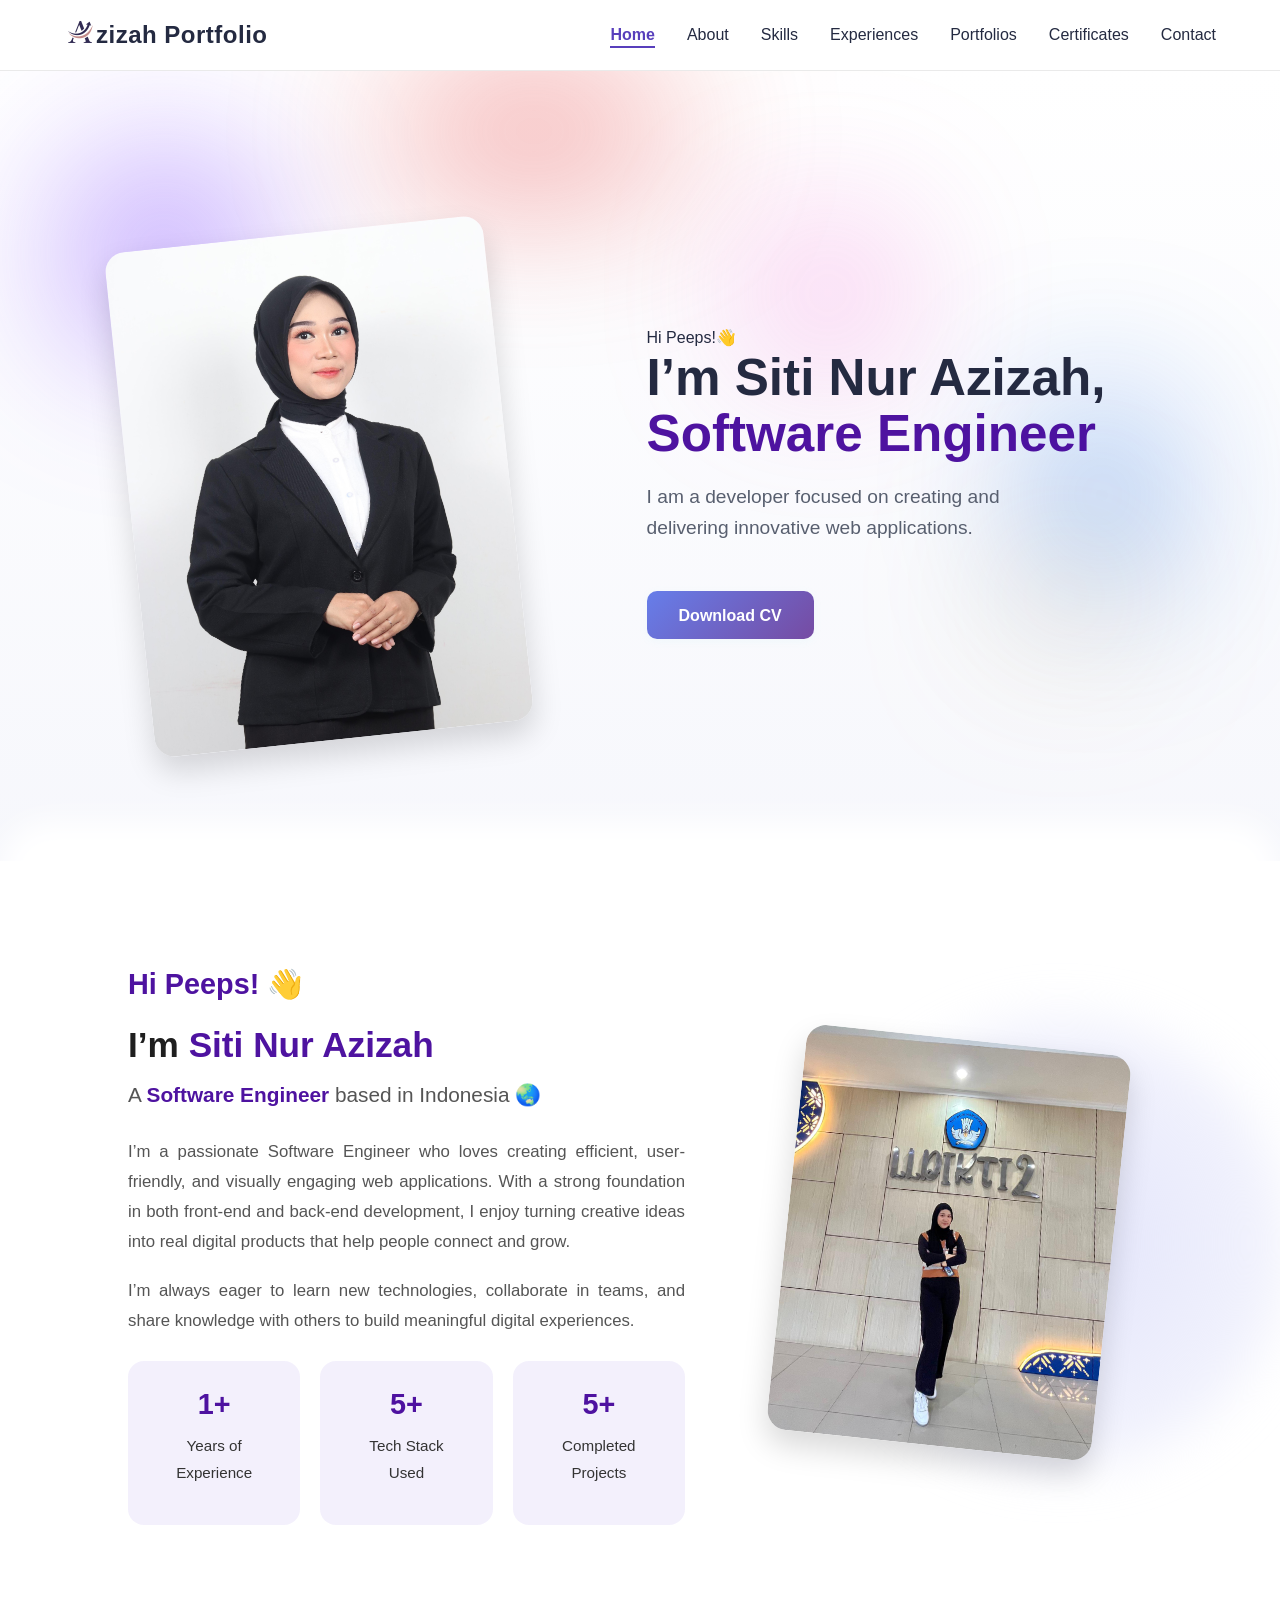
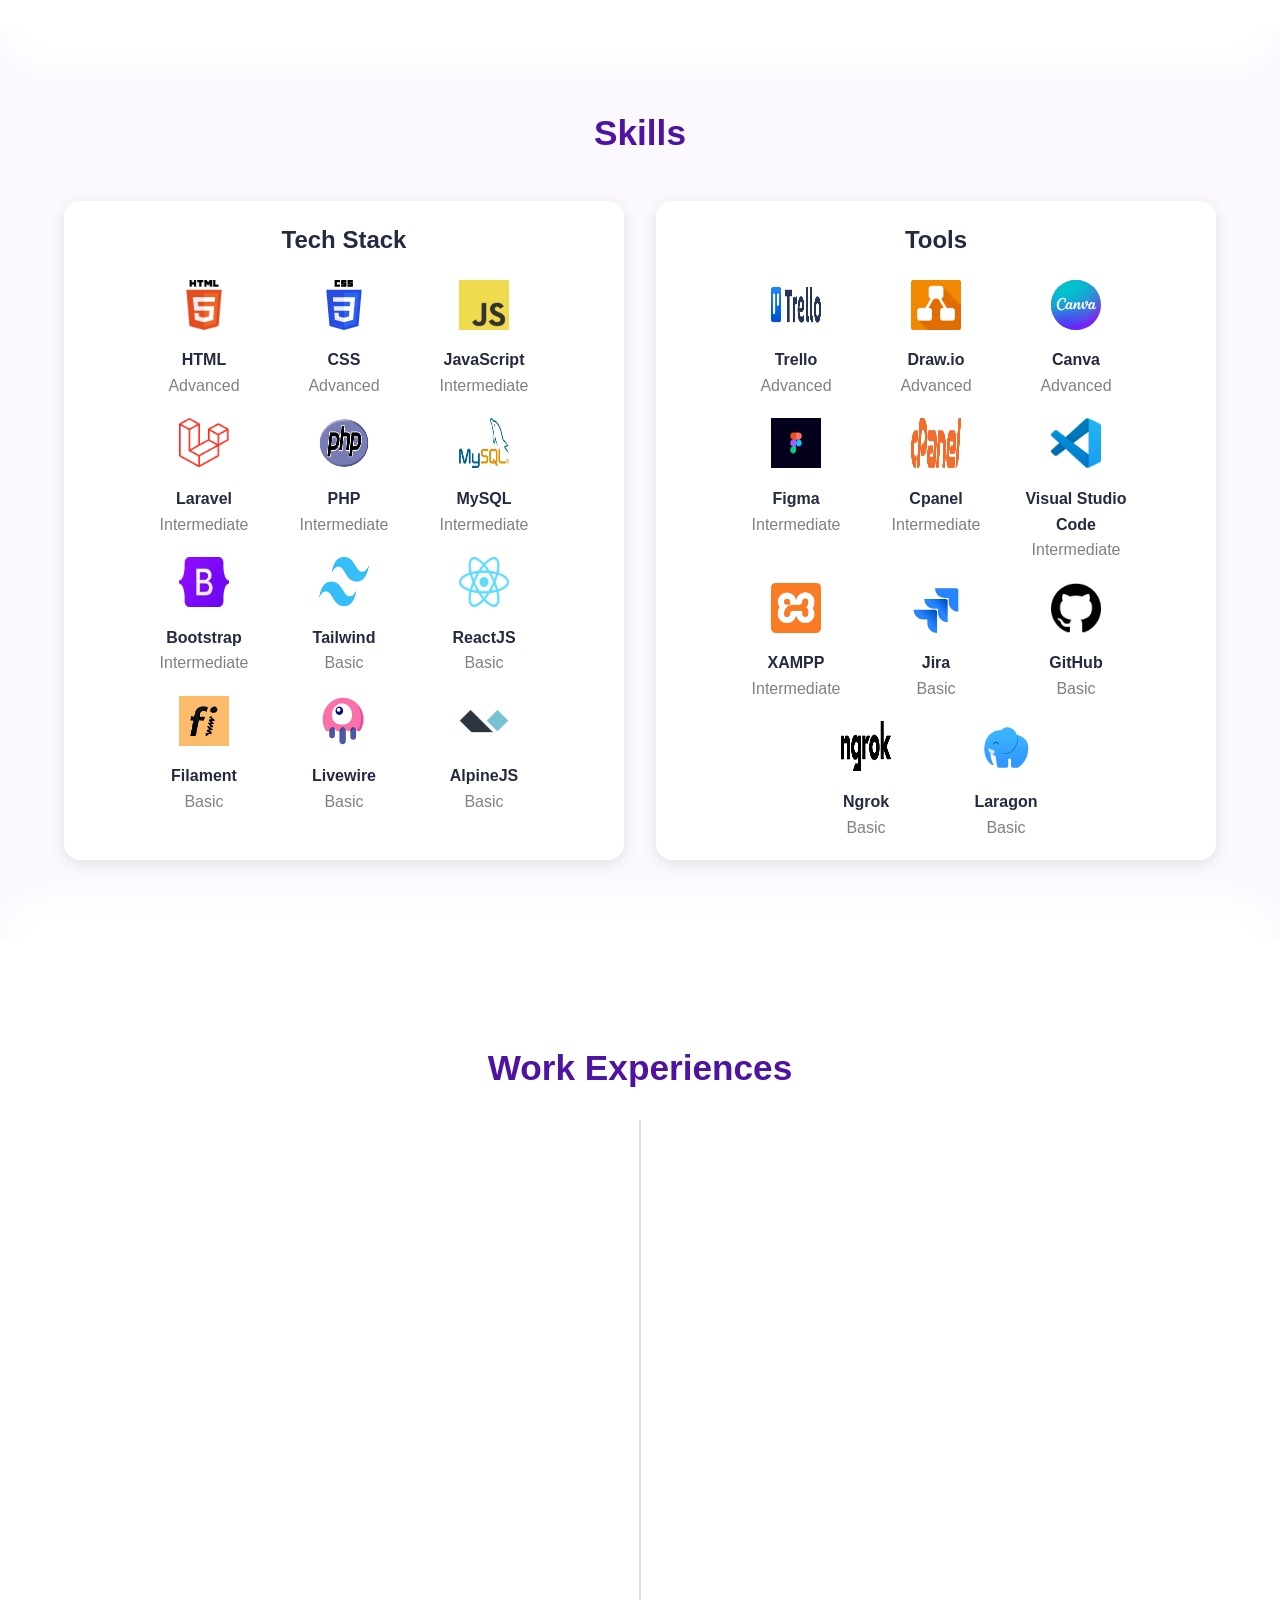
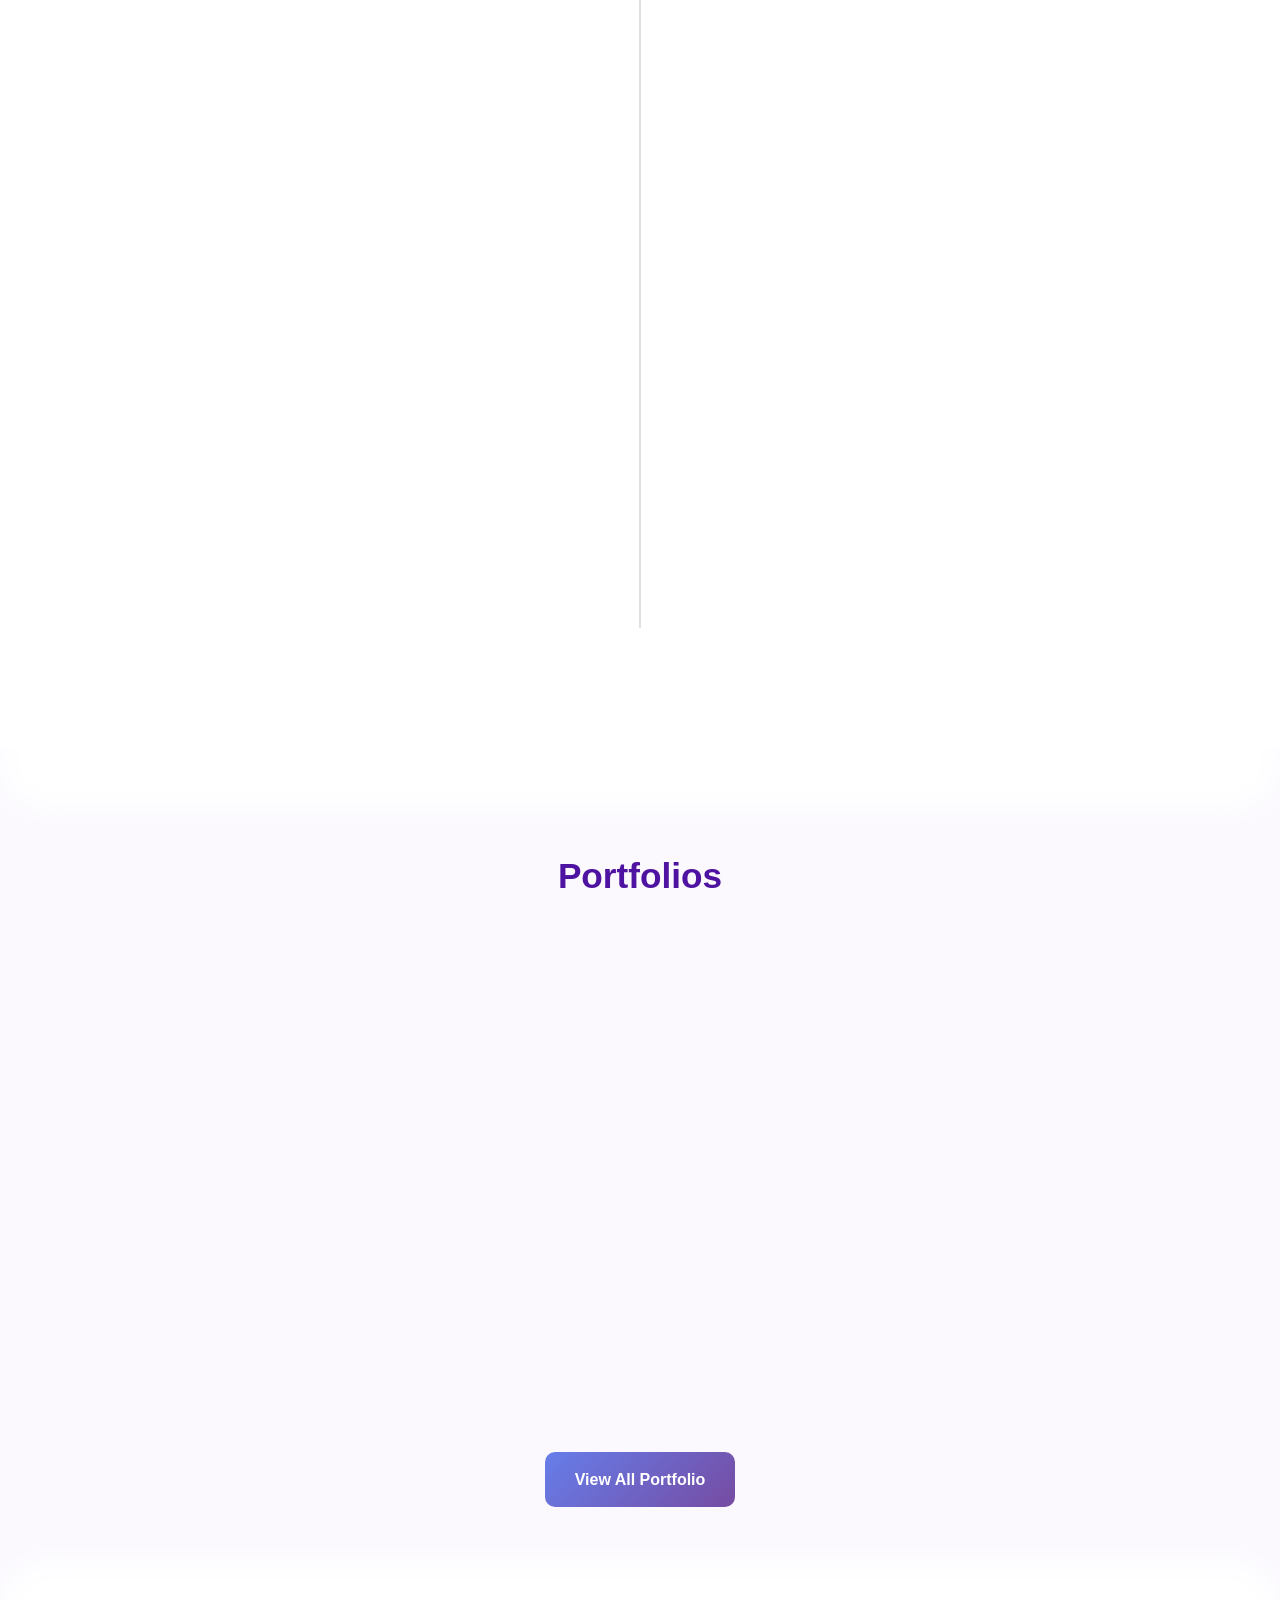
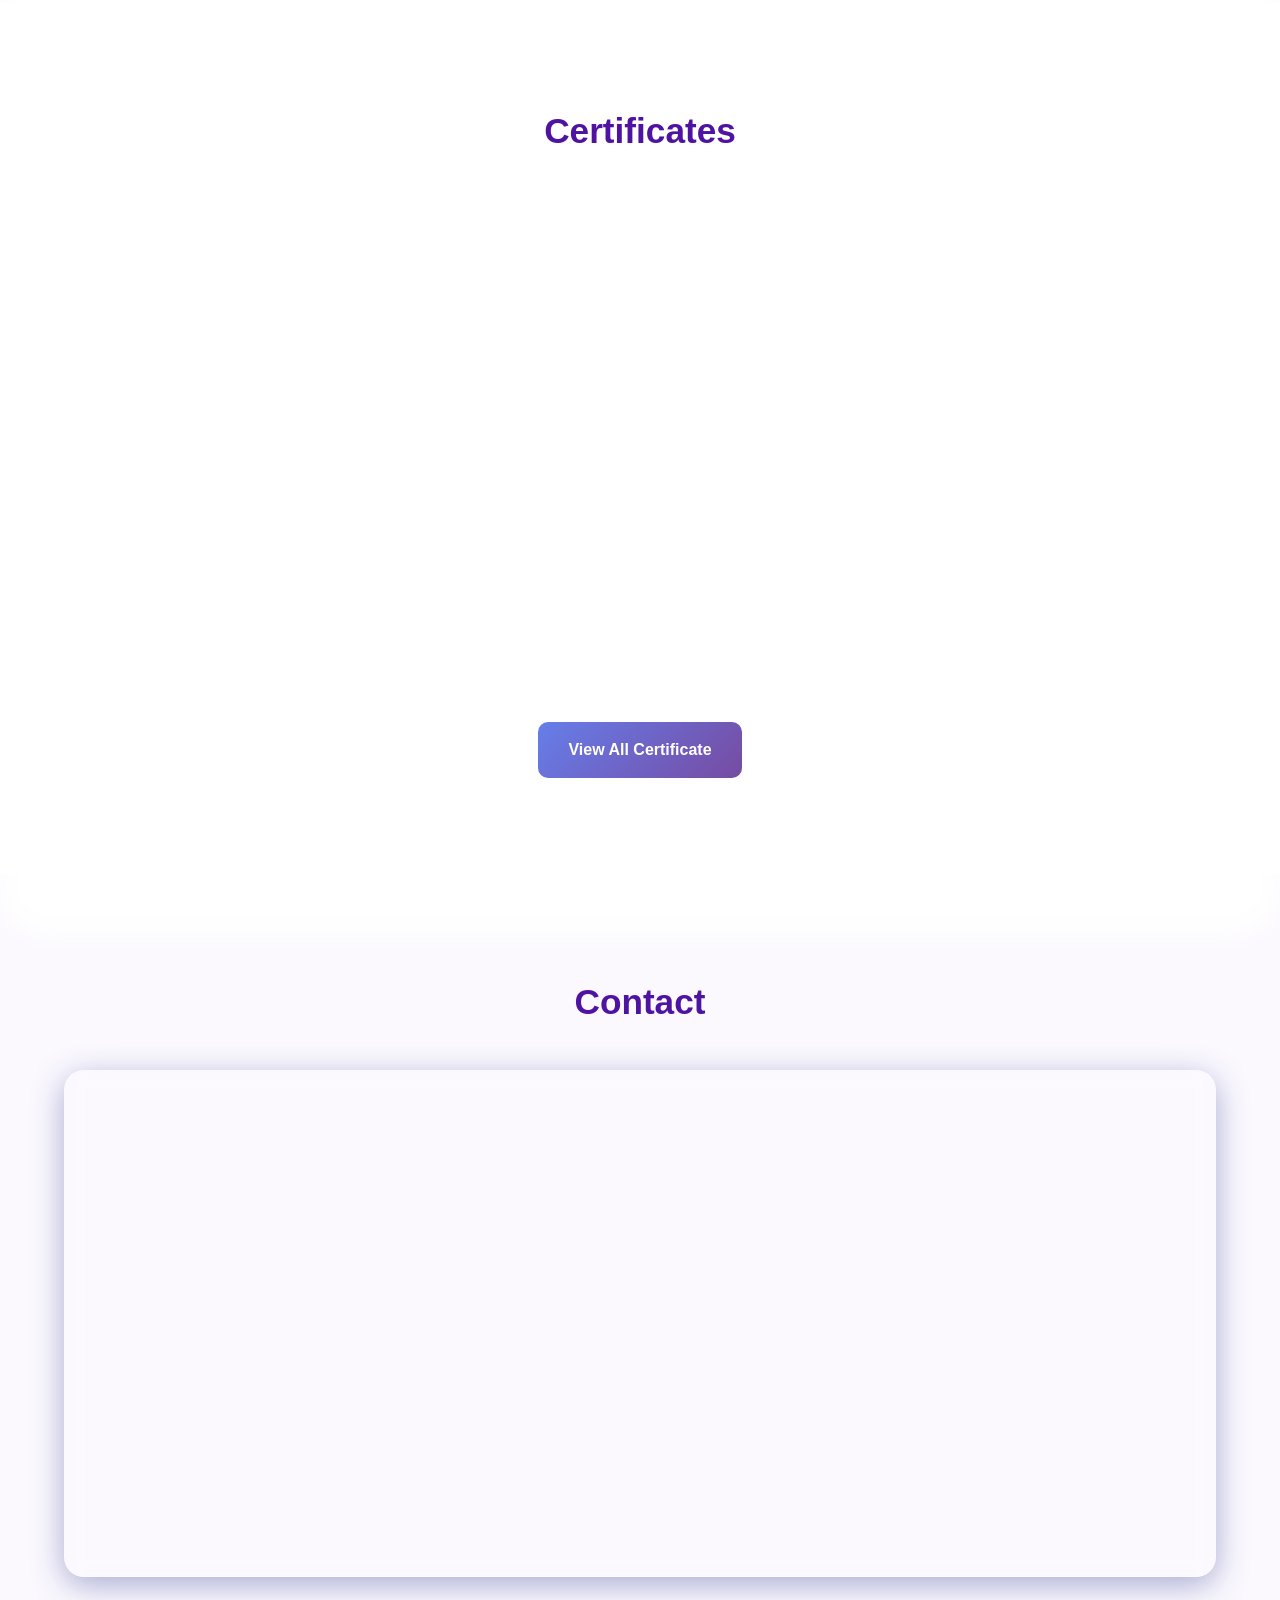
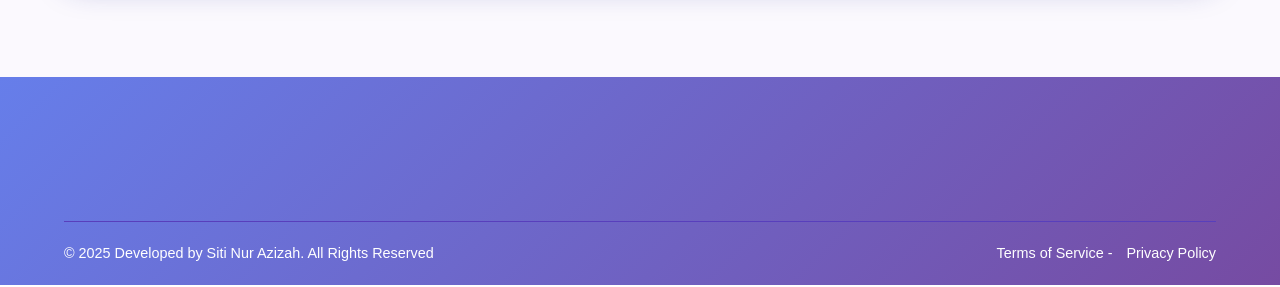
==== index.html @ d897b730 "wording portfolio section" ====
<!DOCTYPE html>
<html lang="en">
<head>
  <meta charset="UTF-8">
  <meta name="viewport" content="width=device-width, initial-scale=1.0">
  <title>Siti Nur Azizah | Portfolio</title>
  <link rel="icon" href="assets/img/favicon.png" type="image/png">
  <link rel="stylesheet" href="https://cdnjs.cloudflare.com/ajax/libs/font-awesome/6.0.0-beta3/css/all.min.css">
  <link rel="stylesheet" href="assets/css/style.css">
</head>
<body>
  <!-- NAVBAR -->
  <header class="main-header">
    <div class="container nav-container">
      <div class="logo">
        <img src="assets/img/favicon.png" alt="Logo" class="logo-image">
        zizah Portfolio
      </div>
      <!-- hamburger button for mobile -->
      <button class="hamburger" aria-label="Toggle navigation" aria-expanded="false" type="button">
        <span class="hamburger-box">
          <span class="hamburger-inner"></span>
        </span>
      </button>
      <nav>
        <ul class="nav-menu">
          <li><a href="#home">Home</a></li>
          <li><a href="#about">About</a></li>
          <li><a href="#skills">Skills</a></li>
          <li><a href="#experiences">Experiences</a></li>
          <li><a href="#portfolio">Portfolios</a></li>
          <li><a href="#certificates">Certificates</a></li>
          <li><a href="#contact">Contact</a></li>
        </ul>
      </nav>
    </div>
  </header>

  <!-- HERO SECTION -->
<section id="home" class="hero-section">
  <div class="container hero-flex">
    <div class="hero-right scroll-animate" data-animate-delay="0.06">
      <div class="hero-img-bg"></div>
      <img src="assets/img/profil.jpg" alt="Profile" class="hero-img">
    </div>
    <div class="hero-left scroll-animate" data-animate-delay="0.00">
      <div class="hero-greeting">Hi Peeps!👋</div>
      <h1 class="hero-title">
        I’m Siti Nur Azizah,<br>
        <span class="hero-title-highlight">Software Engineer</span>
      </h1>
      <p class="hero-desc">I am a developer focused on creating and delivering innovative web applications.</p>
      <a href="assets/pdf/CV_SITI NUR AZIZAH.pdf" class="btn btn-downloadcv" download>Download CV</a>
    </div>
  </div>
  <!-- Decorative shapes -->
  <div class="decor decor-ellipse1"></div>
  <div class="decor decor-ellipse2"></div>
  <div class="decor decor-ellipse3"></div>
  <div class="decor decor-ellipse4"></div>
  <div class="decor decor-ellipse5"></div>
</section>

<div class="section-transition"></div>

<!-- ABOUT SECTION -->
<section id="about" class="about">
  <div class="about-container">
    <div class="about-text scroll-animate">
      <h2>Hi Peeps! 👋</h2>
      <h3>I’m <span>Siti Nur Azizah</span></h3>
      <h4>A <span>Software Engineer</span> based in Indonesia 🌏</h4>
      <p>
        I’m a passionate Software Engineer who loves creating efficient,
        user-friendly, and visually engaging web applications. With a strong
        foundation in both front-end and back-end development, I enjoy turning
        creative ideas into real digital products that help people connect and
        grow.
      </p>
      <p>
        I’m always eager to learn new technologies, collaborate in teams, and
        share knowledge with others to build meaningful digital experiences.
      </p>

      <div class="about-stats">
        <div class="stat-box">
          <h3>1+</h3>
          <p>Years of Experience</p>
        </div>
        <div class="stat-box">
          <h3>5+</h3>
          <p>Tech Stack Used</p>
        </div>
        <div class="stat-box">
          <h3>5+</h3>
          <p>Completed Projects</p>
        </div>
      </div>
    </div>

    <div class="about-image scroll-animate">
      <div class="square-bg"></div>
      <img
        src="assets/img/about.jpg"
        alt="Siti Nur Azizah"
        class="about-img"
      />
    </div>
  </div>
</section>

<div class="section-transition"></div>

<!-- SKILLS SECTION -->
<section id="skills" class="skills-section">
  <div class="container">
    <h1 class="section-title">Skills</h1>
    <div class="skills-box-container">
      <!-- Skills Box 1: Tech Stack -->
      <div class="skills-box scroll-animate">
        <h3>Tech Stack</h3>
        <div class="skills-container">
          <div class="skill">
            <img src="assets/icons/html.png" alt="HTML">
            <div class="skill-name">HTML</div>
            <div class="skill-level">Advanced</div>
            <div class="tooltip">HTML is the standard markup language for creating web pages.</div>
          </div>
          <div class="skill">
            <img src="assets/icons/css.svg" alt="CSS">
            <div class="skill-name">CSS</div>
            <div class="skill-level">Advanced</div>
            <div class="tooltip">CSS is used to style and layout web pages.</div>
          </div>
          <div class="skill">
            <img src="assets/icons/js.png" alt="JavaScript">
            <div class="skill-name">JavaScript</div>
            <div class="skill-level">Intermediate</div>
            <div class="tooltip">JavaScript is a programming language that enables interactive web pages.</div>
          </div>
          <div class="skill">
            <img src="assets/icons/laravel.png" alt="Laravel">
            <div class="skill-name">Laravel</div>
            <div class="skill-level">Intermediate</div>
            <div class="tooltip">Laravel is a popular PHP framework for building web applications.</div>
          </div>
          <div class="skill">
            <img src="assets/icons/php.png" alt="PHP">
            <div class="skill-name">PHP</div>
            <div class="skill-level">Intermediate</div>
            <div class="tooltip">PHP is a server-side scripting language used for web development.</div>
          </div>
          <div class="skill">
            <img src="assets/icons/mysql.png" alt="MySQL">
            <div class="skill-name">MySQL</div>
            <div class="skill-level">Intermediate</div>
            <div class="tooltip">MySQL is a popular open-source relational database management system.</div>
          </div>
          <div class="skill">
            <img src="assets/icons/bootstrap.png" alt="Bootstrap">
            <div class="skill-name">Bootstrap</div>
            <div class="skill-level">Intermediate</div>
            <div class="tooltip">Bootstrap is a popular CSS framework for responsive and mobile-friendly web design.</div>
          </div>
          <div class="skill">
            <img src="assets/icons/tailwind.png" alt="Tailwind">
            <div class="skill-name">Tailwind</div>
            <div class="skill-level">Basic</div>
            <div class="tooltip">Tailwind is a utility-first CSS framework for rapid web development.</div>
          </div>
          <div class="skill">
            <img src="assets/icons/reactjs.png" alt="ReactJS">
            <div class="skill-name">ReactJS</div>
            <div class="skill-level">Basic</div>
            <div class="tooltip">ReactJS is a JavaScript library for building user interfaces.</div>
          </div>
          <div class="skill">  
            <img src="assets/icons/filamentt.png" alt="Filament">
            <div class="skill-name">Filament</div>
            <div class="skill-level">Basic</div>
            <div class="tooltip">Filament is a popular Laravel admin panel framework.</div>
          </div>
          <div class="skill">
            <img src="assets/icons/livewire.png" alt="Livewire">
            <div class="skill-name">Livewire</div>
            <div class="skill-level">Basic</div>
            <div class="tooltip">Livewire is a popular PHP framework for building interactive web applications.</div> 
          </div>
          <div class="skill">
            <img src="assets/icons/alpine.js.png" alt="AlpineJS">
            <div class="skill-name">AlpineJS</div>
            <div class="skill-level">Basic</div>
            <div class="tooltip">AlpineJS is a minimal framework for composing JavaScript behavior in your HTML.</div>
          </div>
        </div>
      </div>
      <!-- Skills Box 2: Tools -->
       <div class="skills-box scroll-animate">
        <h3>Tools</h3>
        <div class="skills-container">
          <div class="skill">
            <img src="assets/icons/trello.png" alt="Trello">
            <div class="skill-name">Trello</div>
            <div class="skill-level">Advanced</div>
            <div class="tooltip">Trello is a collaborative project management tool.</div>
          </div>
          <div class="skill">
            <img src="assets/icons/drawio.png" alt="Draw.io">
            <div class="skill-name">Draw.io</div>
            <div class="skill-level">Advanced</div>
            <div class="tooltip">Draw.io is a free online diagramming tool.</div>
          </div>
          <div class="skill">
            <img src="assets/icons/canva.svg" alt="Canva">
            <div class="skill-name">Canva</div>
            <div class="skill-level">Advanced</div>
            <div class="tooltip">Canva is a graphic design platform for creating visuals.</div>
          </div>
          <div class="skill">
            <img src="assets/icons/figma.png" alt="Figma">
            <div class="skill-name">Figma</div>
            <div class="skill-level">Intermediate</div>
            <div class="tooltip">Figma is a collaborative interface design tool.</div>
          </div>
          <div class="skill">
            <img src="assets/icons/cpanel.png" alt="Cpanel">
            <div class="skill-name">Cpanel</div>
            <div class="skill-level">Intermediate</div>
            <div class="tooltip">Cpanel is a control panel for managing web hosting services.</div>
          </div>
          <div class="skill">
            <img src="assets/icons/vscode.png" alt="VS Code">
            <div class="skill-name">Visual Studio Code</div>
            <div class="skill-level">Intermediate</div>
            <div class="tooltip">Visual Studio Code is a code editor by Microsoft.</div>
          </div>
          <div class="skill">
            <img src="assets/icons/xampp.png" alt="XAMPP">
            <div class="skill-name">XAMPP</div>
            <div class="skill-level">Intermediate</div>
            <div class="tooltip">XAMPP is a free and open-source web development environment.</div>
          </div>
          <div class="skill">
            <img src="assets/icons/jira.svg" alt="Jira">
            <div class="skill-name">Jira</div>
            <div class="skill-level">Basic</div>
            <div class="tooltip">Jira is a popular project management tool.</div>
          </div>
          <div class="skill">
            <img src="assets/icons/github.png" alt="GitHub">
            <div class="skill-name">GitHub</div>
            <div class="skill-level">Basic</div>
            <div class="tooltip">GitHub is a web-based hosting service for version control using Git.</div>
          </div>
          <div class="skill">
            <img src="assets/icons/ngrok.png" alt="Ngrok">
            <div class="skill-name">Ngrok</div>
            <div class="skill-level">Basic</div>
            <div class="tooltip">Ngrok is a tool for tunneling network traffic over the internet.</div>
          </div>
          <div class="skill">
            <img src="assets/icons/laragon.svg" alt="Laragon">
            <div class="skill-name">Laragon</div>
            <div class="skill-level">Basic</div>
            <div class="tooltip">Laragon is a free and open-source web development environment.</div>
          </div>
        </div>
      </div>
    </div>
  </div>
</section>

<div class="section-transition"></div>

  <!-- EXPERIENCES SECTION -->
  <section id="experiences" class="experiences-section">
    <div class="container">
      <div class="experiences-content">
      <h1> Work Experiences</h1>
        <div class="experience-item scroll-animate">
          <h2>IT & Digital Transformation</h2>
          <h3>PT. Garuda Indonesia (Persero) Tbk. | Internship</h3>
          <span class="experience-duration">Nov 2025 - May 2026</span>
        </div>
        <div class="experience-item scroll-animate">
          <h2>Software Engineer</h2>
          <h3>LLDIKTI Wilayah II | Academic Research</h3>
          <span class="experience-duration">Jul 2024 - Mar 2025</span>
        </div>
        <div class="experience-item scroll-animate">
          <h2>Web Developer</h2>
          <h3>LLDIKTI Wilayah II | Internship</h3>
          <span class="experience-duration">Feb 2024 - Jun 2025</span>
        </div>
        <div class="experience-item scroll-animate">
          <h2>Cloud Computing Cohort</h2>
          <h3>Bangkit Academy led by Google, Goto, Traveloka | Study Independent</h3>
          <span class="experience-duration">Aug 2023 - Jan 2024</span>
        </div>
        <div class="experience-item scroll-animate">
          <h2>Treasurer & Assistant Lab</h2>
          <h3>Lab.Tekdig Unila | Contract</h3>
          <span class="experience-duration">Dec 2022 - Jul 2025</span>
        </div>
        <div class="experience-item scroll-animate">
          <h2>Staff of Department Bangtek</h2>
          <h3>Himatro Unila | Organization</h3>
          <span class="experience-duration">May 2022 - Dec 2023</span>
        </div>
      </div>
    </div>
  </section>

  <div class="section-transition"></div>

  <!-- PORTFOLIO SECTION -->
  <section id="portfolio" class="section portfolio-section">
    <div class="container">
      <h1 class="section-title">Portfolios</h1>
      <div class="portfolio-list">
          <div class="portfolio-card scroll-animate">
          <img src="assets/img/allure_report.png" alt="Mobile Testing">
          <div class="portfolio-content">
            <h3>Mobile Testing WebdriverIO with Appium</h3>
            <div class="portfolio-tags">
              <img src="assets/icons/appium.png" alt="Appium Inspector" class="tech-icon" title="Appium Inspector">
              <img src="assets/icons/Typescript.png" alt="Typescript" class="tech-icon" title="Typescript">
              <img src="assets/icons/android_studio.svg" alt="Android Studio" class="tech-icon" title="Android Studio">
              <img src="assets/icons/Azul_systems_logo.png" alt="Azul Zulu" class="tech-icon" title="Azul Zulu">
            </div>
            <p>Mobile Testing WebdriverIO with Appium</p>
            <a href="https://github.com/azizeeey/webdriverio.git" class="btn btn-case">Show</a>
          </div>
        </div>
        <div class="portfolio-card scroll-animate">
          <img src="assets/img/material_sales.png" alt="Material Sales Dashboard">
          <div class="portfolio-content">
            <h3>Material Sales Analysis Dashboard</h3>
            <div class="portfolio-tags">
              <img src="assets/icons/Tableau_Logo.png" alt="Tableau" class="tech-icon" title="Tableau">
            </div>
            <p>Dashboard analisis penjualan bahan baku untuk perusahaan</p>
            <a href="https://public.tableau.com/app/profile/siti.nur.azizah7163/viz/DashboardPerformanceInsight/Dashboard" class="btn btn-case">Show</a>
          </div>
        </div>
        <div class="portfolio-card scroll-animate">
          <img src="assets/img/project1.png" alt="SIM KIP LLDIKTI Wilayah II">
          <div class="portfolio-content">
            <h3>SIM KIP : LLDIKTI Wilayah II</h3>
            <div class="portfolio-tags">
              <img src="assets/icons/html.png" alt="HTML" class="tech-icon" title="HTML">
              <img src="assets/icons/css.svg" alt="CSS" class="tech-icon" title="CSS">
              <img src="assets/icons/js.png" alt="JavaScript" class="tech-icon" title="JavaScript">
              <img src="assets/icons/laravel.png" alt="Laravel" class="tech-icon" title="Laravel">
              <img src="assets/icons/php.png" alt="PHP" class="tech-icon" title="PHP">
              <img src="assets/icons/mysql.png" alt="MySQL" class="tech-icon" title="MySQL">
              <img src="assets/icons/bootstrap.png" alt="Bootstrap" class="tech-icon" title="Bootstrap">
            </div>
            <p>SIM KIP adalah sistem pengelolaan KIP Kuliah di LLDIKTI Wilayah II</p>
            <a href="https://kipkuliahlldikti2.web.id" class="btn btn-case">Show</a>
          </div>
        </div>
      </div>
      <a href="portfolios.html" class="btn btn-view-all">View All Portfolio</a>
    </div>
  </section>

  <div class="section-transition"></div>

  <!-- CERTIFICATES SECTION -->
  <section id="certificates" class="section certificates-section">
    <div class="container">
      <h1 class="section-title">Certificates</h1>
      <div class="certificates-list">
        <div class="certificate-item scroll-animate">
          <img src="assets/certificate/qa-digitalskola.png" alt="Certificate QA Engineer Digital Skola">
          <div class="certificate-content">
            <h3>QA Engineer : Basic Automation & Testing</h3>
            <p>Issuer: Digital Skola</p>
            <p>Date: 2026-01-20</p>
            <a href="https://drive.google.com/file/d/1kx5jIGhZi-O9Yt673OD2bWwfiASq9zLA/view?usp=sharing" class="btn btn-details">Detail</a>
          </div>
        </div>
        <div class="certificate-item scroll-animate">
          <img src="assets/certificate/softwareeng-revou.png" alt="Certificate 1">
          <div class="certificate-content">
            <h3>Intro to Software Engineering</h3>
            <p>Issuer: RevoU</p>
            <p>Date: 2025-10-17</p>
            <a href="https://drive.google.com/file/d/1ZLvPG38l7skZjwLCJLXIM7DwhdLGk0Xa/view" class="btn btn-details">Detail</a>
          </div>
        </div>
        <div class="certificate-item scroll-animate">
          <img src="assets/certificate/SERTIF BANGKIT.png" alt="Certificate 2">
          <div class="certificate-content">
            <h3>Cloud Computing Bootcamp</h3>
            <p>Issuer: Bangkit Academy led by Google, Goto, Traveloka</p>
            <p>Date: 2024-01-19</p>
            <a href="https://drive.google.com/file/d/1FL3jccYWR6hcbY1Rkj1-rVTdAQmTR3cX/view?usp=sharing" class="btn btn-details">Detail</a>
          </div>
        </div>
      </div>
      <a href="certificates.html" class="btn btn-view-all">View All Certificate</a>
    </div>
  </section>

  <div class="section-transition"></div>

  <!-- CONTACT SECTION -->
  <section id="contact" class="contact-section">
    <div class="container">
      <h1 class="section-title">Contact</h1>
      <div class="contact-card">
        <div class="contact-left scroll-animate">
          <div class="contact-header">
            <h2>Get in touch</h2>
            <p>If you have any questions or would like to work together, feel free to reach out!</p>
          </div>
          <div class="contact-info">
            <div class="contact-info-item">
              <i class="fas fa-phone"></i>
              <span>+62812-6357-6330</span>
            </div>
            <div class="contact-info-item">
              <i class="fas fa-envelope"></i>
              <span>sitinurazizahhh18@gmail.com</span>
            </div>
          </div>
          <div class="contact-decoration">
            <img src="assets/img/fotocontact.png" alt="Character" class="contact-character">
            <div class="planet"></div>
          </div>
        </div>
        <div class="contact-right scroll-animate">
          <h2>Send me a message</h2>
          <form name="contact" method="POST" data-netlify="true">
            <div class="form-group">
              <input type="text" name="name" placeholder="Name" required>
            </div>
            <div class="form-group">
              <input type="email" name="email" placeholder="Email Adress" required>
            </div>
            <div class="form-group">
              <input type="text" name="subject" placeholder="Subject" required>
            </div>
            <div class="form-group">
              <textarea name="message" placeholder="Your message" required></textarea>
            </div>
            <button type="submit" class="btn btn-send">Send message</button>
          </form>
        </div>
      </div>
    </div>
  </section>

  <!-- FOOTER -->
  <footer class="footer">
    <div class="container">
      <div class="footer-nav scroll-animate">
        <a href="#home"><i class="fas fa-home"></i> Home</a>
        <a href="#about"><i class="fas fa-user"></i> About</a>
        <a href="#skills"><i class="fas fa-cog"></i> Skills</a>
        <a href="#experiences"><i class="fas fa-briefcase"></i> Experiences</a>
        <a href="#portfolio"><i class="fas fa-folder-open"></i> Portfolios</a>
        <a href="#certificates"><i class="fas fa-certificate"></i> Certificates</a>
        <a href="#contact"><i class="fas fa-envelope"></i> Contact</a>
      </div>
      <div class="footer-social scroll-animate">
        <a href="https://www.instagram.com/azizeeey/" target="_blank"><i class="fab fa-instagram"></i></a>
        <a href="https://www.linkedin.com/in/azizeeey/" target="_blank"><i class="fab fa-linkedin-in"></i></a>
        <a href="https://www.tiktok.com/@sinazizey" target="_blank"><i class="fab fa-tiktok"></i></a>
        <a href="https://github.com/azizeeey" target="_blank"><i class="fab fa-github"></i></a>
      </div>
      <div class="footer-bottom">
        <p>&copy; 2025 Developed by Siti Nur Azizah. All Rights Reserved</p>
        <div class="footer-links">
          <a href="#">Terms of Service</a> - <a href="#">Privacy Policy</a>
        </div>
      </div>
    </div>
  </footer>
  <script src="assets/js/script.js"></script>
</body>
</html>
---- assets/css/style.css ----
/* ====== RESET & BASE ====== */
* {
  margin: 0;
  padding: 0;
  box-sizing: border-box;
}
:root {
  --primary: #7de0ea;
  --primary-dark: #583fbc;
  --accent: #242a41;
  --accent-light: #242f65;
  --gray: #585f6f;
  --gray-light: #edf0f9;
  --white: #fff;
  --radius: 16px;
  --radius-lg: 32px;
  --transition: 0.2s;
  --header-height: 70px; /* default, akan diupdate via JS */
}
body {
  font-family: 'Manrope', 'Poppins', Arial, sans-serif;
  background: var(--white);
  color: var(--accent);
  line-height: 1.6;
  padding-top: var(--header-height); /* ruang untuk fixed header */
}
.container {
  width: 90%;
  max-width: 1200px;
  margin: 0 auto;
}

/* ====== NAVBAR ====== */
.main-header {
  background: var(--white);
  border-bottom: 1px solid #eaeaea;
  position: fixed;
  top: 0;
  left: 0;
  right: 0;
  width: 100%;
  z-index: 300;
}
.nav-container {
  display: flex;
  align-items: center;
  justify-content: space-between;
  height: 70px;
}
.logo {
    font-size: 1.5rem;
    font-weight: 700;
    color: var(--accent);
    letter-spacing: 0.5px;
    display: flex;
    align-items: center;
}
.logo-image {
    width: 2rem; 
    height: 2rem;
    vertical-align: middle; 
    margin-right: 0; 
    margin-bottom: 5.5px;
}

.nav-menu {
  display: flex;
  gap: 2rem;
  list-style: none;
}
.nav-menu li a {
  color: var(--accent);
  font-weight: 500;
  text-decoration: none;
  font-size: 1rem;
  transition: color var(--transition);
}
.nav-menu li a {
  color: var(--accent);
  font-weight: 500;
  text-decoration: none;
  font-size: 1rem;
  transition: color var(--transition);
  position: relative;
  padding-bottom: 5px;
}
.nav-menu li a:hover {
  color: var(--primary-dark);
}
.nav-menu li a.active {
  color: var(--primary-dark);
  font-weight: 700;
}
.nav-menu li a.active::after {
  content: '';
  position: absolute;
  bottom: 0;
  left: 0;
  width: 100%;
  height: 2px; 
  background-color: var(--primary-dark);
}

/* HAMBURGER BUTTON */
.hamburger {
  display: none;
  background: transparent;
  border: none;
  cursor: pointer;
  padding: 10px;
  align-items: center;
}
.hamburger:focus { outline: none; }
.hamburger-box { display: inline-block; position: relative; width: 28px; height: 18px; }
.hamburger-inner {
  position: absolute;
  top: 50%;
  left: 0;
  right: 0;
  height: 2px;
  background-color: var(--accent);
  transform: translateY(-50%);
  transition: transform 0.3s ease, background-color 0.3s ease;
}
.hamburger-inner::before,
.hamburger-inner::after {
  content: "";
  position: absolute;
  left: 0;
  right: 0;
  height: 2px;
  background-color: var(--accent);
  transition: transform 0.3s ease, opacity 0.3s ease;
}
.hamburger-inner::before { top: -8px; }
.hamburger-inner::after { top: 8px; }

/* active state */
.hamburger.is-active .hamburger-inner {
  background-color: transparent;
}
.hamburger.is-active .hamburger-inner::before {
  transform: translateY(8px) rotate(45deg);
}
.hamburger.is-active .hamburger-inner::after {
  transform: translateY(-8px) rotate(-45deg);
}

/* MOBILE NAV */
@media (max-width: 768px) {
  .hamburger { display: inline-flex; }
  .nav-menu {
    position: absolute;
    top: var(--header-height);
    right: 0;
    left: 0;
    background: var(--white);
    flex-direction: column;
    gap: 0;
    padding: 1rem 1.25rem;
    display: none;
    border-bottom: 1px solid #eee;
  }
  .nav-menu li { margin: 0; }
  .nav-menu li a {
    display: block;
    padding: 0.75rem 0;
  }
  .nav-menu.open {
    display: flex;
  }
  /* ensure header has higher z for menu */
  .main-header { z-index: 200; }
  /* prevent body scroll when menu open */
  .no-scroll { overflow: hidden; }
}

/* ====== HERO SECTION ====== */
.hero-section {
  position: relative;
  background: linear-gradient(180deg, #fff 0%, #f6f7fc 100%);
  padding: 80px 0 60px 0;
  overflow: hidden;
  min-height: 90vh; 
  display: flex;
  align-items: center;
}
.hero-flex {
  display: flex;
  align-items: center; 
  justify-content: flex-start; 
  gap: 5rem; 
  width: 100%;
  flex-wrap: wrap;
  position: relative;
  z-index: 1;
}
.btn-downloadcv {
  display: inline-block;
  margin: 1rem 0 0.5rem 0;
  background: linear-gradient(135deg, #667eea 0%, #764ba2 100%);
  color: #fff;
  padding: 0.7rem 2rem;
  border-radius: 12px;
  font-weight: 600;
  text-decoration: none;
  font-size: 1rem;
  border: none;
  border-radius: 10px;
  box-shadow: 0 2px 8px rgba(125, 224, 234, 0.08);
  
  transition: all 0.4s ease;
}
.btn-downloadcv:hover {
  box-shadow: 0 5px 15px rgba(118, 75, 162, 0.4);
  transform: scale(1.05);
}
.hero-left {
  flex: 1.2; 
  margin-right: none;
}
.hero-title {
  font-size: 3.2rem;
  font-weight: 700;
  color: var(--accent);
  line-height: 1.1;
  margin-bottom: 1.2rem;
  white-space: normal; 
}
.hero-title span {
  color: #410299ee;
}
.hero-title-highlight {
  color: var(--primary-dark);
}
.hero-desc {
  font-size: 1.2rem;
  color: var(--gray);
  margin-bottom: 2rem;
  max-width: 440px;
}
.hero-socials {
  display: flex;
  gap: 1.2rem;
  margin-top: 1.5rem;
}
.hero-socials a img {
  width: 48px;
  height: 48px;
  border-radius: 50%;
  background: #fff;
  box-shadow: 0 2px 8px rgba(0,0,0,0.08);
  transition: transform var(--transition);
}
.hero-socials a img:hover {
  transform: scale(1.1);
}
.hero-right {
  flex: 1; 
  margin-left: 2rem; 
  position: relative;
  display: flex;
  align-items: center;
  justify-content: center;
}
.hero-img-bg {
  display: none; 
}
.hero-img {
  width: 80%; 
  max-width: 380px; 
  border-radius: 20px; 
  z-index: 2;
  position: relative;
  transform: rotate(-6deg);
  transition: transform 0.6s ease, box-shadow 0.6s ease; 
  box-shadow: 0 15px 30px rgba(0, 0, 0, 0.15); 
  object-fit: cover; 
}
.hero-img:hover {
  transform: rotate(0deg) scale(1.03); 
  box-shadow: 0 20px 40px rgba(0, 0, 0, 0.2); 
}

/* decorative shapes */
.decor {
  position: absolute;
  border-radius: 50%;
  filter: blur(80px);
  z-index: 0;
}
.decor-ellipse1 {
  width: 200px; height: 200px;
  left: 5%; top: 10%;
  background: #7534ff77;
}
.decor-ellipse2 {
  width: 120px; height: 120px;
  left: 60%; top: 20%;
  background: #f249c888;
}
.decor-ellipse3 {
  width: 300px; height: 120px;
  left: 30%; top: 0;
  background: #e6454588;
}
.decor-ellipse4 {
  width: 100px; height: 200px;
  right: 10%; top: 40%;
  background: #0b63e588;
}
.decor-ellipse5 {
  width: 80px; height: 80px;
  left: 80%; top: 60%;
  background: #ffc75988;
}

/* ===== ABOUT SECTION ===== */
.about {
  background: #ffffff;
  padding: 100px 10%;
  color: #333;
  position: relative;
  overflow: hidden;
}
.about-container {
  display: flex;
  align-items: center;
  justify-content: space-between;
  flex-wrap: wrap;
  gap: 60px;
  max-width: 1200px;
  margin: 0 auto;
}

/* text area */
.about-text {
  flex: 1 1 550px;
  text-align: justify; 
}
.about-text h2 {
  font-size: 1.8rem;
  font-weight: 600;
  color: #410299ee;
  margin-bottom: 10px;
}
.about-text h3 {
  font-size: 2.2rem;
  font-weight: 700;
  color: #1f1f1f;
  margin-bottom: 5px;
}
.about-text h3 span {
  color: #410299ee;
}
.about-text h4 {
  font-size: 1.3rem;
  font-weight: 500;
  color: #555;
  margin-bottom: 25px;
}
.about-text h4 span {
  color: #410299ee;
  font-weight: 600;
}
.about-text p {
  font-size: 1.05rem;
  line-height: 1.8;
  color: #555;
  margin-bottom: 18px;
}

/* stats box */
.about-stats {
  display: flex;
  flex-wrap: wrap;
  gap: 20px;
  margin-top: 25px;
  justify-content: space-between; 
}
.stat-box {
  background: rgba(90, 51, 209, 0.07);
  padding: 20px 30px;
  border-radius: 16px;
  text-align: center;
  flex: 1; 
  min-width: 100px; 
  transition: all 0.3s ease;
}
.stat-box:hover {
  transform: translateY(-5px);
  background: rgba(90, 51, 209, 0.15);
}
.stat-box h3 {
  font-size: 1.8rem;
  color: #410299ee;
  font-weight: 700;
  margin-bottom: 5px;
}
.stat-box p {
  font-size: 0.95rem;
  color: #333;
}

/* image area */
.about-image {
  flex: 1 1 400px;
  position: relative;
  display: flex;
  justify-content: center;
  align-items: center;
}
.square-bg {
  position: absolute;
  width: 450px;
  height: 450px;
  background: radial-gradient(
    circle at center,
    rgba(223, 225, 250, 0.9) 0%,
    rgba(223, 225, 250, 0.4) 70%,
    transparent 100%
  );
  border-radius: 50%;
  z-index: 1;
  right: 0;
  top: 50%;
  transform: translate(30%, -50%);
  filter: blur(25px);
}
.about-img {
  width: 80%;
  max-width: 380px;
  border-radius: 20px;
  z-index: 2;
  position: relative;
  transform: rotate(6deg);
  transition: transform 0.6s ease, box-shadow 0.6s ease;
  box-shadow: 0 15px 30px rgba(0, 0, 0, 0.15);
}
.about-img:hover {
  transform: rotate(0deg) scale(1.03);
  box-shadow: 0 20px 40px rgba(0, 0, 0, 0.2);
}

/* ====== SKILLS SECTION ====== */
.skills-section {
  padding: 100px 0;
  background: #fbf9fe;
  text-align: center;
}
.skills-section h1 {
  font-size: 2.2rem;
  color: #410299ee;
  margin-bottom: 2.5rem;
  text-align: center;
}
.skills-box-container {
  display: flex;
  gap: 2rem;
  justify-content: center;
  flex-wrap: wrap;
}
.skills-box {
  flex: 1;
  min-width: 300px;
  background: #fff;
  border-radius: var(--radius);
  box-shadow: 0 4px 16px rgba(0, 0, 0, 0.1);
  padding: 20px;
}
.skills-box h3 {
  font-size: 1.5rem;
  color: var(--accent);
  margin-bottom: 20px;
}
.skills-container {
  display: flex;
  flex-wrap: wrap;
  gap: 20px;
  justify-content: center;
}
.skill {
  position: relative;
  text-align: center;
  width: 120px;
}
.skill img {
  width: 50px;
  height: 50px;
  cursor: pointer;
  transition: transform 0.3s ease;
}
.skill:hover img {
  transform: scale(1.1);
}
.skill-name {
  margin-top: 10px;
  font-weight: bold;
}
.skill-level {
  color: gray;
}
.tooltip {
  position: absolute;
  bottom: 120%;
  left: 50%;
  transform: translateX(-50%);
  background-color: #ffffff;
  box-shadow: 0 4px 16px rgba(0, 0, 0, 0.1);
  padding: 10px;
  border-radius: 5px;
  color: var(--accent);
  padding: 10px;
  border-radius: 5px;
  font-size: 12px;
  white-space: nowrap;
  display: none;
  z-index: 10;
}
.skill:hover .tooltip {
  display: block;
}

/* Responsive Design */
@media (max-width: 768px) {
  .skills-box-container {
    flex-direction: column;
    align-items: center;
  }

  .skills-box {
    max-width: 100%;
  }
}

/* ====== EXPERIENCES SECTION ====== */
.experiences-section {
  padding: 100px 0;
  background: #fff;
}
.experiences-section h1 {
  font-size: 2.2rem;
  color: #410299ee;
  margin-bottom: 2.5rem;
  text-align: center;
}
.experiences-content {
  position: relative;
  max-width: 800px;
  margin: 0 auto;
}
.experiences-content::before {
  content: '';
  position: absolute;
  left: 50%;
  transform: translateX(-50%);
  top: 80px;
  bottom: 0;
  width: 2px;
  background: #e0e0e0;
}
.experience-item {
  position: relative;
  width: 50%;
  padding: 1rem 40px;
  margin-bottom: 40px;
  box-sizing: border-box;
}
.experience-item:nth-child(odd) {
  left: 0;
  text-align: right;
}
.experience-item:nth-child(even) {
  left: 50%;
  text-align: left;
}
.experience-item::before {
  content: '';
  position: absolute;
  top: 5px;
  width: 16px;
  height: 16px;
  border-radius: 50%;
  background: var(--white);
  border: 3px solid var(--primary-dark);
  z-index: 1;
}
.experience-item:nth-child(odd)::before {
  right: -8px;
}
.experience-item:nth-child(even)::before {
  left: -8px;
}
.experience-item h2 {
    font-size: 1.5rem;
    color: var(--accent);
    margin-bottom: 0.2rem;
}
.experience-item h3 {
  font-size: 1.1rem;
  color: var(--accent-light);
  margin-bottom: 0.5rem;
  font-weight: 500;
}
.experience-item .experience-duration {
  font-size: 0.9rem;
  color: var(--gray);
  display: block;
}

/* ====== PORTFOLIO SECTION ====== */
.portfolio-section {
  padding: 100px 0;
  background: #fbf9fe;
  text-align: center;
}
.portfolio-section h1 {
  font-size: 2.2rem;
  color: #410299ee;
  margin-bottom: 2.5rem;
  text-align: center;
}
.portfolios-section {
  padding: 100px 0;
  background: #fbf9fe;
  text-align: center;
}
.portfolios-section h1 {
  font-size: 2.2rem;
  color: #410299ee;
  margin-bottom: 2.5rem;
  text-align: center;
}
.section-title {
  font-size: 2.2rem;
  color: var(--accent);
  margin-bottom: 2.5rem;
  text-align: center;
}
.portfolio-list,
.portfolios-list {
  display: flex;
  flex-wrap: wrap;
  gap: 2rem;
  justify-content: center;
}
.portfolio-card {
  background: #deffc7;
  border-radius: 30px;
  box-shadow: 0 4px 16px rgba(0,0,0,0.06);
  overflow: hidden;
  width: 350px;
  display: flex;
  flex-direction: column;
  transition: all 0.3s ease;
}
.portfolio-card:hover {
  transform: translateY(-8px);
  box-shadow: 0 12px 24px rgba(0,0,0,0.1);
}
.portfolio-card img {
  width: 100%;
  height: 180px;
  object-fit: cover;
}
.portfolio-content {
  padding: 1.5rem;
  background: #fff;
  border-radius: 0 0 30px 30px;
  flex: 1;
  display: flex;
  flex-direction: column;
  gap: 1rem;
}
.portfolio-content h3 {
  font-size: 1.2rem;
  color: var(--accent-light);
}
.portfolio-tags {
  display: flex;
  gap: 0.7rem;
  margin-bottom: 0.5rem;
}
.portfolio-content p {
  color: var(--gray);
  font-size: 1rem;
}
.btn-case {
  background: var(--primary-dark);
  color: #fff;
  padding: 0.5rem 1rem;
  box-shadow: none;
  border-radius: 10px;
  font-weight: 600;
  text-decoration: none;
  font-size: 0.9rem;
  margin-top: auto;
  align-self: center;
  transition: background-color 0.3s ease;
  border: none;
}
.btn-case:hover {
  background-color: #DFE1FA;
  color: var(--primary-dark);
  box-shadow: 0 4px 12px rgba(90, 51, 209, 0.2);
}

/* ====== CERTIFICATES SECTION ====== */
.certificates-section {
  padding: 100px 0;
  background: #ffffff;
  text-align: center;
}
.certificates-section h1 {
  font-size: 2.2rem;
  color: #410299ee;
  margin-bottom: 2.5rem;
  text-align: center;
}
.certificates-list {
  display: flex;
  flex-wrap: wrap;
  gap: 2rem;
  justify-content: center;
}
.certificate-item {
  background: #fff;
  border-radius: 30px;
  box-shadow: 0 4px 16px rgba(0,0,0,0.06);
  overflow: hidden;
  width: 350px;
  display: flex;
  flex-direction: column;
  transition: all 0.3s ease;
}
.certificate-item:hover {
  transform: translateY(-8px);
  box-shadow: 0 12px 24px rgba(0,0,0,0.1);
}
.certificate-item img {
  width: 100%;
  height: auto;
  object-fit: contain;
}
.certificate-content {
  padding: 1.5rem;
  background: #fff;
  border-radius: 0 0 30px 30px;
  flex: 1;
  display: flex;
  flex-direction: column;
  gap: 0.5rem;
}
.certificate-content h3 {
  font-size: 1.2rem;
  color: var(--accent-light);
}
.certificate-content p {
  color: var(--gray);
  font-size: 1rem;
}

.btn-view-all, .btn-back {
  margin-top: 3rem;
  margin-bottom: 1rem;
  background: linear-gradient(135deg, #667eea 0%, #764ba2 100%);
  color: #fff;
  padding: 15px 30px;
  border-radius: 10px;
  font-weight: 600;
  text-decoration: none;
  border: none;
  font-size: 1rem;
  cursor: pointer;
  display: inline-block;
  transition: background-color 0.5s ease, color 0.5s ease, box-shadow 0.4s ease;
}
.btn-view-all:hover, .btn-back:hover {
  box-shadow: 0 5px 15px rgba(118, 75, 162, 0.4);
  transform: scale(1.05);
}
.btn-details {
  background: var(--primary-dark);
  color: #fff;
  padding: 0.5rem 1rem;
  border-radius: 10px;
  font-weight: 600;
  text-decoration: none;
  font-size: 0.9rem;
  border: none;
  cursor: pointer;
  align-self: center;
  margin-top: auto;
  transition: background-color 0.3s ease;
}
.btn-details:hover {
  background-color: #DFE1FA;
  color: var(--primary-dark);
  box-shadow: 0 4px 12px rgba(90, 51, 209, 0.2);
}

/* ====== CONTACT SECTION ====== */
.contact-section {
  padding: 100px 0;
  background: #fbf9fe;
  position: relative;
  overflow: hidden;
}
.contact-section h1 {
  font-size: 2.2rem;
  color: #410299ee;
  margin-bottom: 2.5rem;
  text-align: center;
}
.contact-card {
  display: flex;
  background: rgba(255, 255, 255, 0.1);
  backdrop-filter: blur(10px);
  border-radius: 20px;
  box-shadow: 0 8px 32px 0 rgba(31, 38, 135, 0.37);
  border: 1px solid rgba(255, 255, 255, 0.18);
  overflow: hidden;
}
.contact-left {
  flex: 1;
  padding: 40px;
  color: var(--white);
  background: linear-gradient(135deg, #667eea 0%, #764ba2 100%);
  position: relative;
}
.contact-header h2 {
  font-size: 2rem;
  margin-bottom: 10px;
}
.contact-info-item {
  display: flex;
  align-items: center;
  margin: 20px 0;
}
.contact-info-item i {
  font-size: 1.5rem;
  margin-right: 15px;
}
@media (min-width: 993px) {
  .contact-character {
    position: absolute;
    bottom: 0;
    left: 20px;
    width: 150px;
    opacity: 0.8;
  }
}

.planet {
  position: absolute;
  bottom: -50px;
  left: -50px;
  width: 200px;
  height: 200px;
  background: rgba(255, 255, 255, 0.1);
  border-radius: 50%;
}

.contact-right {
  flex: 1.5;
  padding: 40px;
}
.contact-right h2 {
  font-size: 2rem;
  margin-bottom: 20px;
  color: var(--accent);
}

.form-group {
  margin-bottom: 20px;
}
.form-group input,
.form-group textarea {
  width: 100%;
  padding: 15px;
  border: 1px solid #ddd;
  border-radius: 10px;
  background: #fdfdfd;
  font-size: 1rem;
}

.btn-send {
  background: linear-gradient(135deg, #667eea 0%, #764ba2 100%);
  color: var(--white);
  padding: 15px 30px;
  border: none;
  border-radius: 10px;
  cursor: pointer;
  font-size: 1rem;
  font-weight: 600;
  transition: all 0.3s ease;
}
.btn-send:hover {
  box-shadow: 0 5px 15px rgba(118, 75, 162, 0.4);
  transform: scale(1.05);
}

/* ====== FOOTER ====== */
.footer {
  background: linear-gradient(135deg, #667eea 0%, #764ba2 100%);
  color: var(--white);
  padding: 40px 0 20px;
  text-align: center;
}
.footer-nav {
  margin-bottom: 20px;
}
.footer-nav a {
  color: var(--white);
  text-decoration: none;
  margin: 0 15px;
  font-size: 1rem;
}
.footer-nav a:hover {
  color: var(--primary-dark);
}
.footer-social {
  margin-bottom: 20px;
}
.footer-social a {
  color: var(--white);
  font-size: 1.5rem;
  margin: 0 10px;
  transition: color 0.3s ease;
}
.footer-social a:hover {
  color: var(--primary-dark);
}
.footer-bottom {
  display: flex;
  justify-content: space-between;
  align-items: center;
  padding-top: 20px;
  border-top: 1px solid var(--primary-dark);
  font-size: 0.9rem;
}
.footer-links a {
  color: var(--white);
  text-decoration: none;
  margin-left: 10px;
}
.footer-links a:hover {
  text-decoration: underline;
}

/* ====== RESPONSIVE ====== */
@media (max-width: 1100px) {
  .hero-flex, .about-flex, .cta-flex, .faq-flex, .reviews-list, .portfolio-list, .portfolios-list, .footer-flex {
    flex-direction: column;
    align-items: flex-start;
    gap: 2rem;
  }
  .hero-right, .about-logos, .cta-right {
    align-self: center;
    justify-content: center;
  }
  .hero-img-bg, .hero-img {
    margin: 0 auto;
  }
}
@media (max-width: 992px) {
  .hero-flex {
    flex-direction: column-reverse; 
    text-align: center; 
    align-items: center; 
  }

  .hero-left {
    margin-right: 0; 
  }
  .hero-img {
    width: 70%; 
    max-width: 300px; 
  }
  .about-container {
    flex-direction: column; 
    text-align: center; 
  }
  .about-img {
    width: 70%; 
    margin-top: 2rem; 
  }
  .contact-card {
    flex-direction: column;
  }
  .contact-left,
  .contact-right {
    flex: initial;
    padding: 30px;
  }
  .contact-decoration {
    display: none;
  }
}
@media (max-width: 768px) {
  .skills-box-container {
    flex-direction: column;
    align-items: center;
  }
  .skills-box {
    max-width: 100%;
  }
  .footer-bottom {
    flex-direction: column;
  }
}
@media (max-width: 700px) {
  .container {
    width: 98%;
    padding: 0 0.5rem;
  }
  .main-header {
    height: auto;
  }
  .nav-container {
    /* keep logo and hamburger on the same row on mobile */
    flex-direction: row;
    justify-content: space-between;
    align-items: center;
    gap: 0.5rem;
    height: auto;
    padding: 0 0.5rem;
  }
  .nav-menu {
    gap: 1rem;
    flex-wrap: wrap;
  }
  .hero-title {
    font-size: 2rem;
  }
  .hero-img-bg, .hero-img {
    width: 180px;
    height: 200px;
  }
  .about-skills h2, .section-title, .faq-left h2, .cta-left h2 {
    font-size: 1.3rem;
  }
  .portfolio-card {
    width: 100%;
    min-width: 0;
  }
  .review-card {
    width: 100%;
    min-width: 0;
  }
  .cta-box {
    max-width: 100%;
    padding: 1.2rem 1rem;
  }
}

.section-transition {
  position: relative;
  left: 50%;
  transform: translateX(-50%);
  width: 100%;
  height: 100px;
  background: #ffffff;
  filter: blur(15px);
  z-index: 5;
  margin-top: -60px;
  margin-bottom: -60px;
  pointer-events: none;
  border-radius: 100px;
  overflow: hidden; 
}
.portfolio-tags .tech-icon {
  width: 24px;
  height: 24px;
  object-fit: contain;
  border-radius: 4px;
}

/* ====== SCROLL ANIMATION ====== */
.scroll-animate {
  opacity: 0;
  transform: translateY(50px);
  transition: opacity 0.6s ease-out, transform 0.6s ease-out;
}

.scroll-animate.visible {
  opacity: 1;
  transform: translateY(0);
}
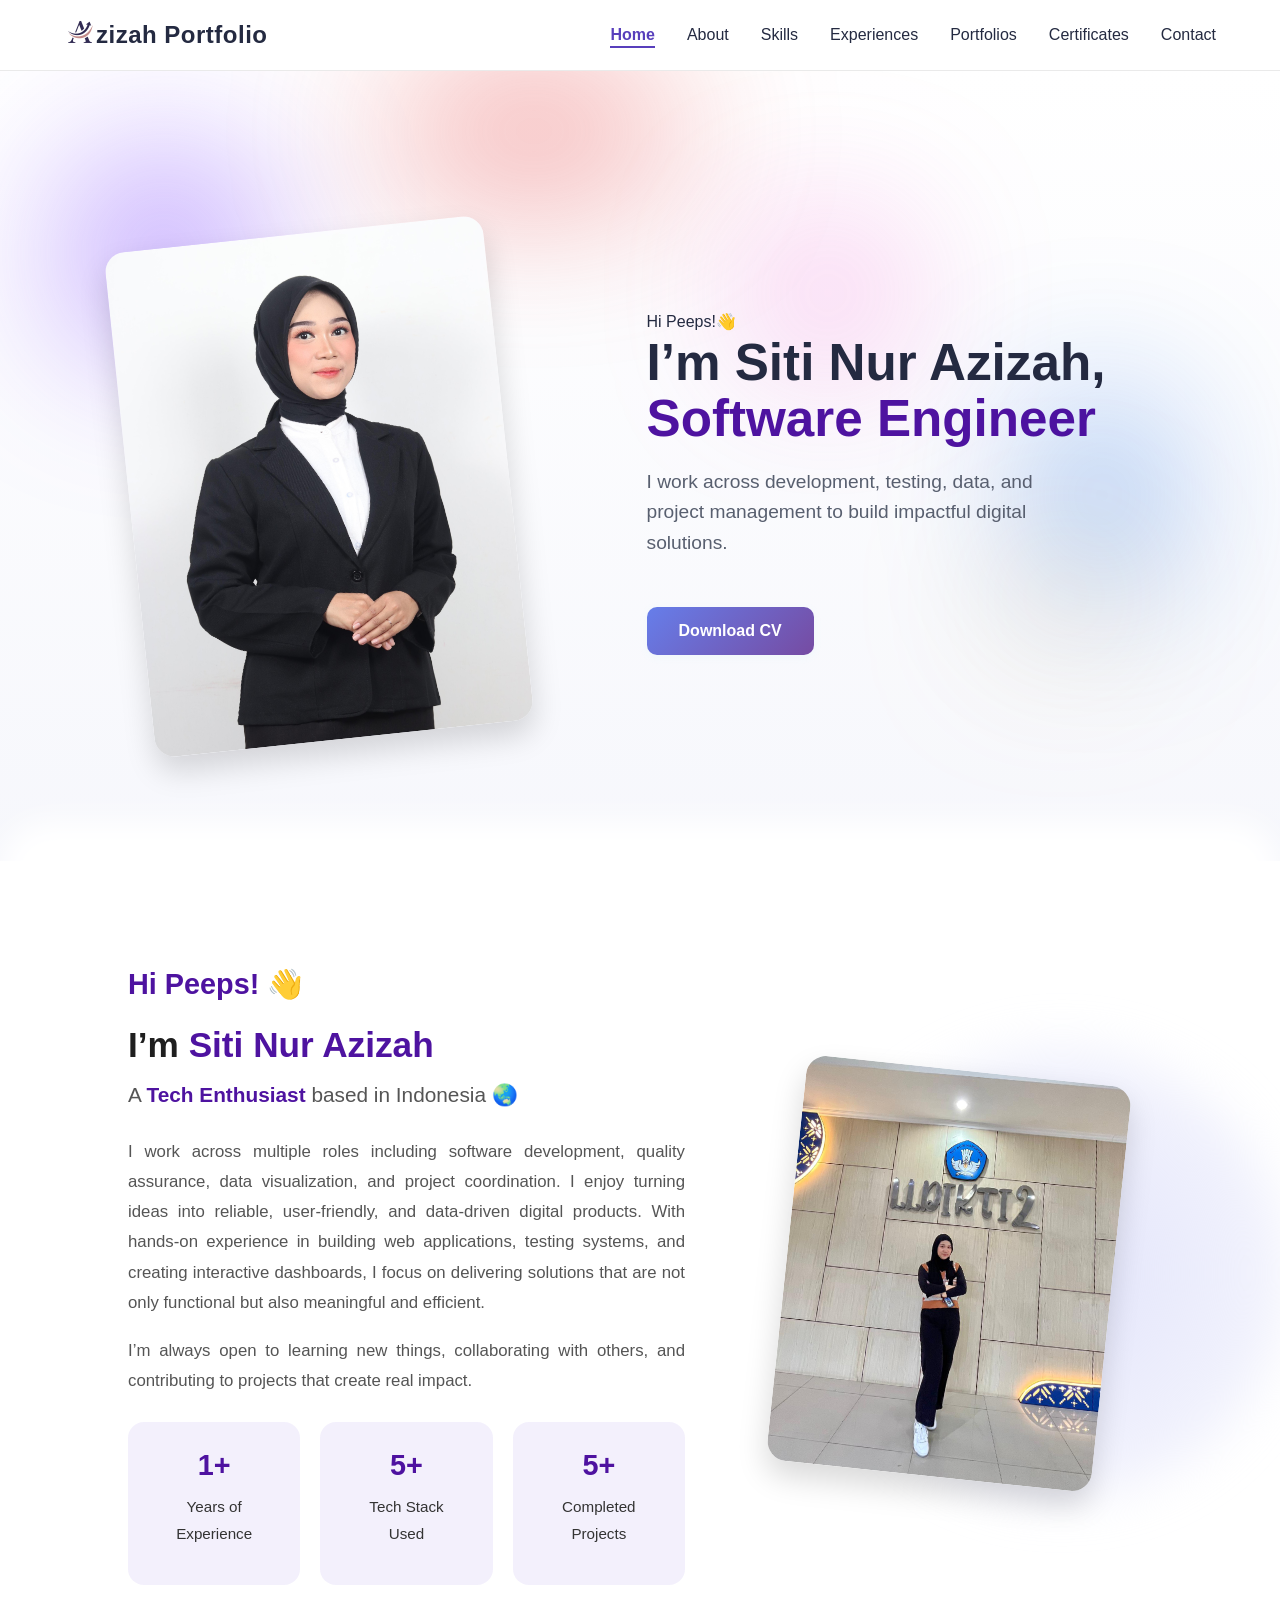
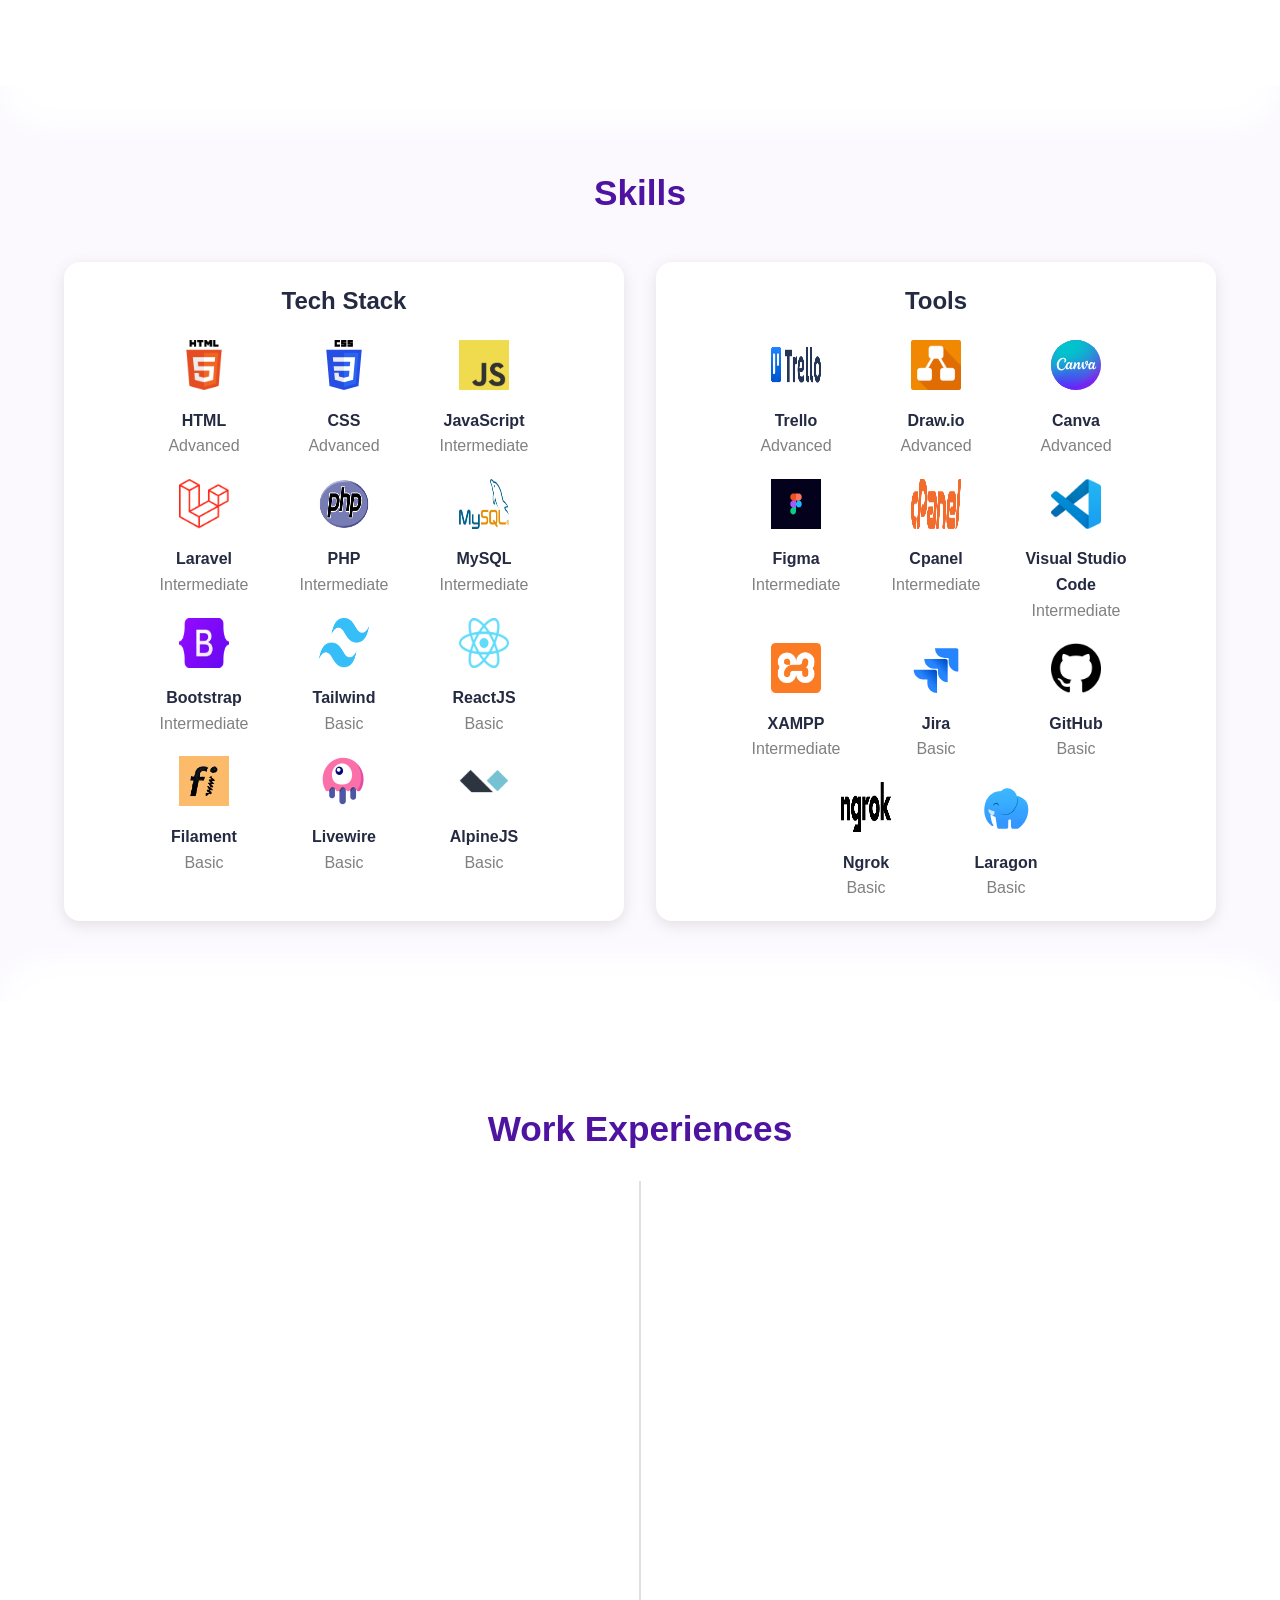
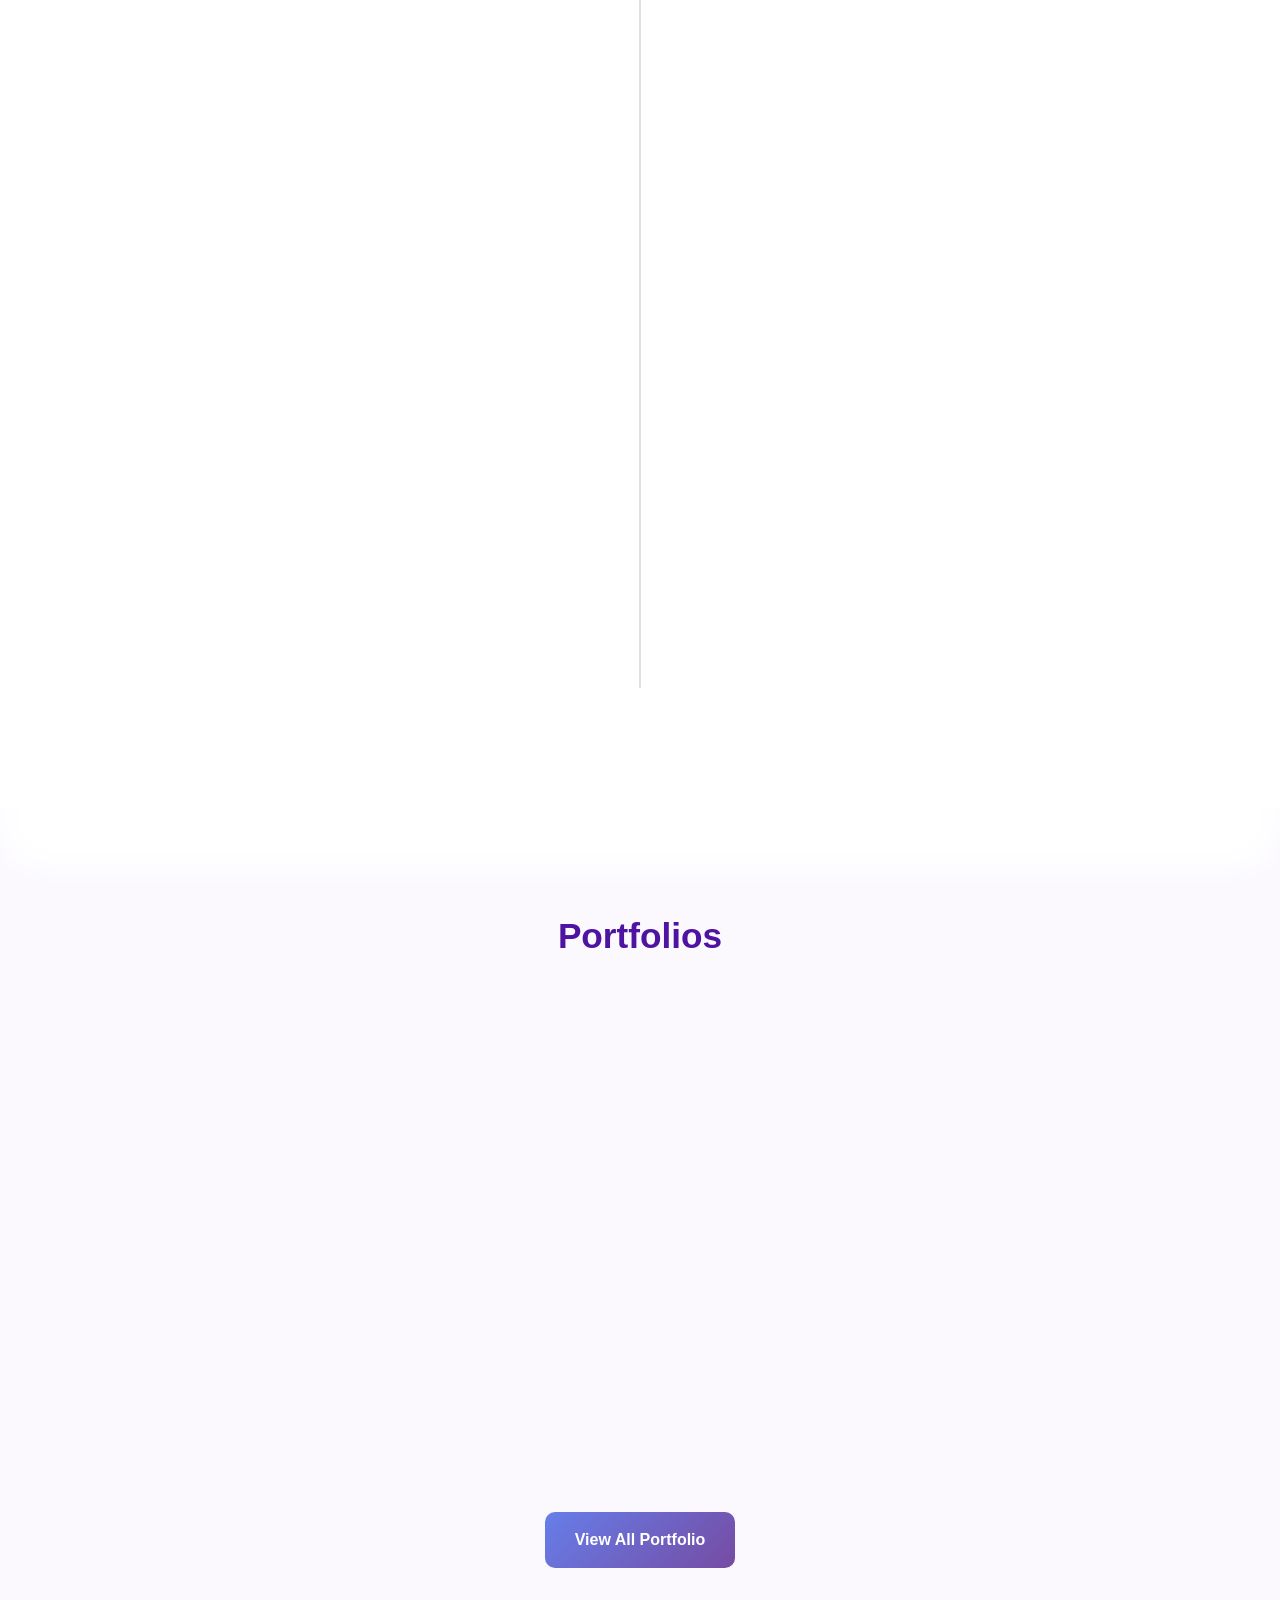
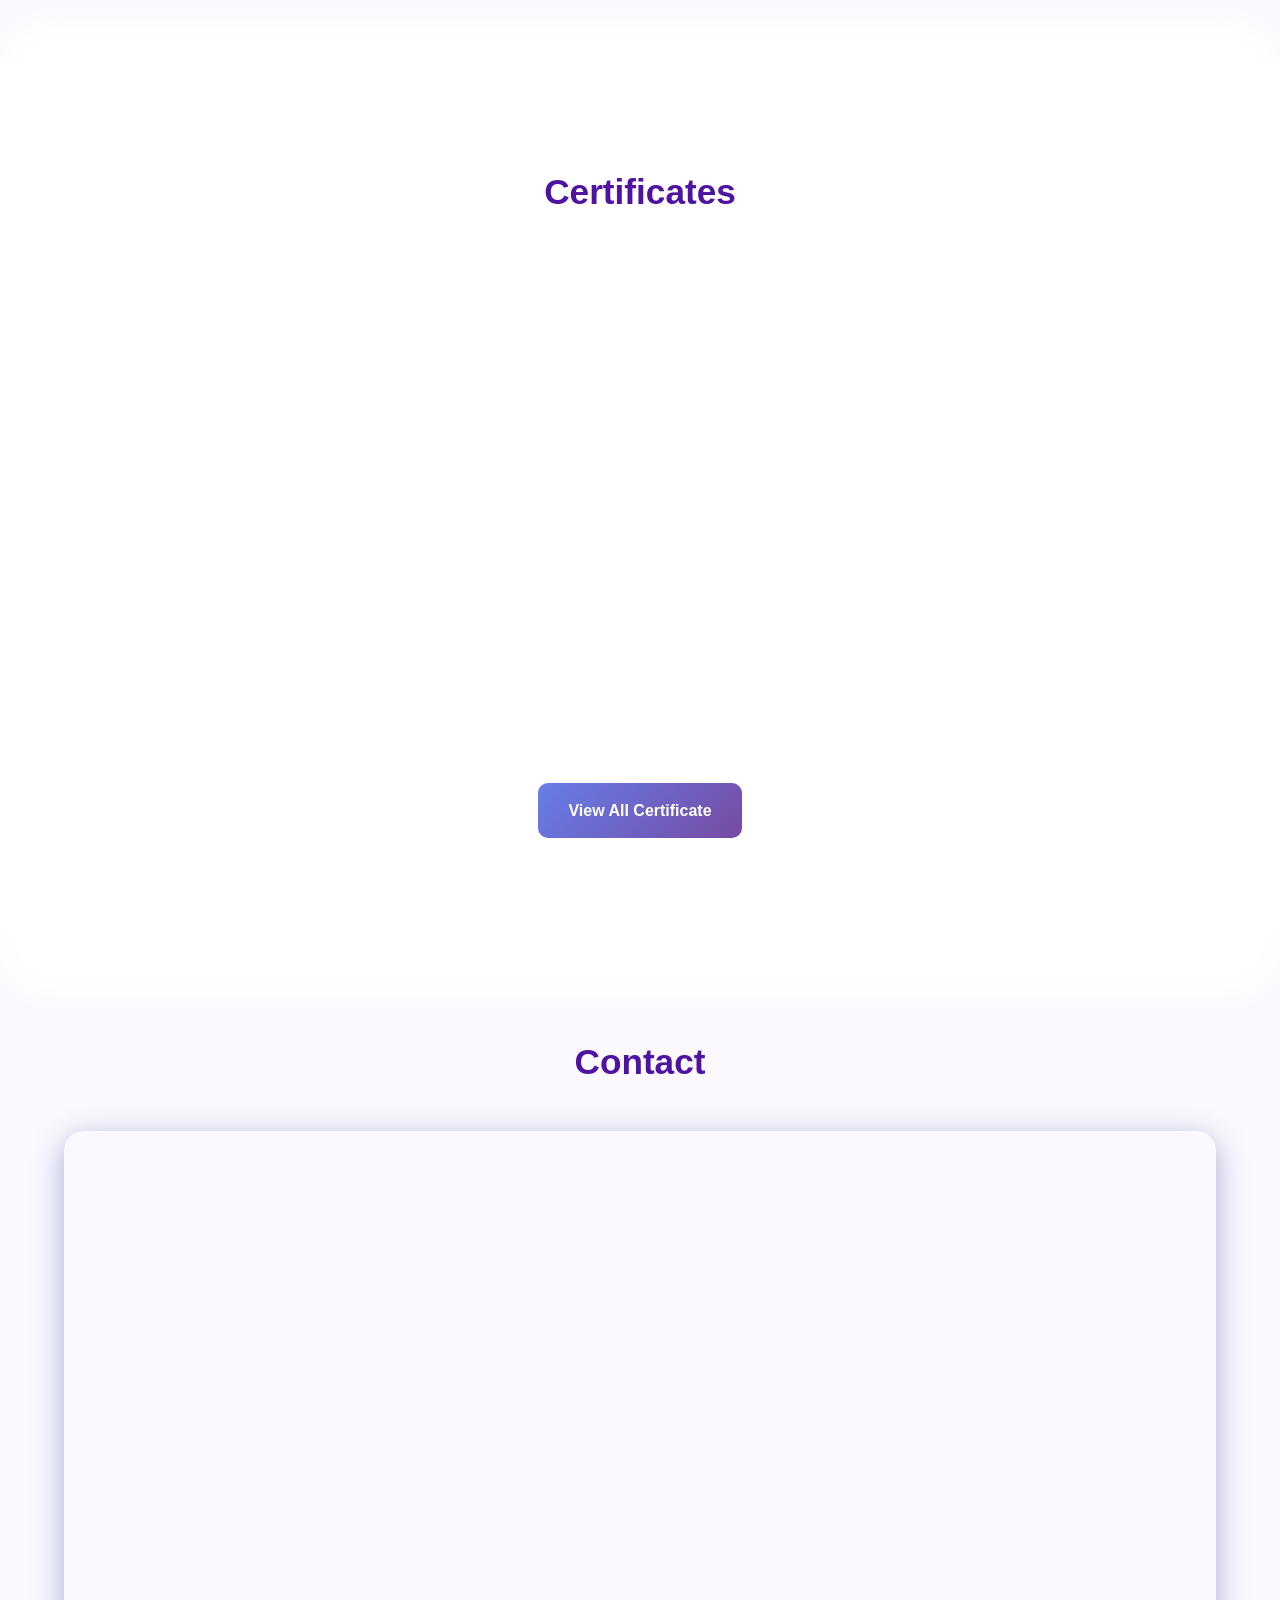
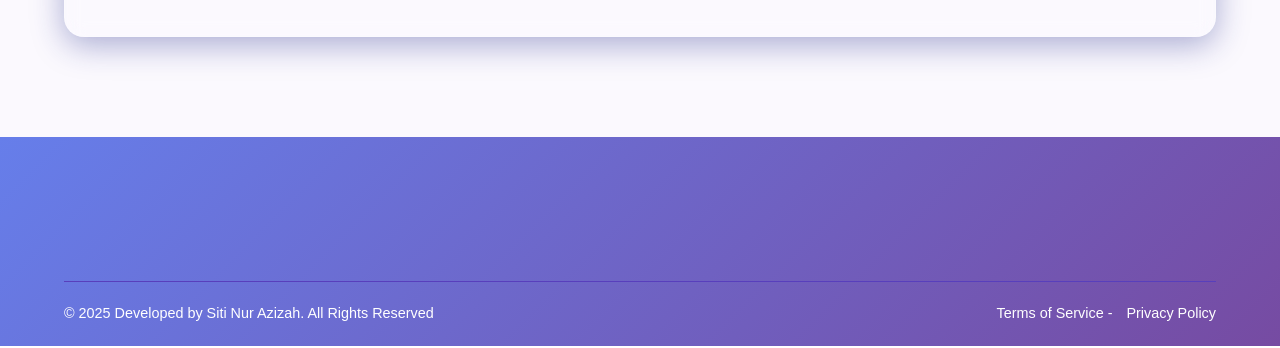
==== commit 0c137131: "wording main" ====
--- a/index.html
+++ b/index.html
@@ -49,7 +49,7 @@
         I’m Siti Nur Azizah,<br>
         <span class="hero-title-highlight">Software Engineer</span>
       </h1>
-      <p class="hero-desc">I am a developer focused on creating and delivering innovative web applications.</p>
+      <p class="hero-desc">I work across development, testing, data, and project management to build impactful digital solutions.</p>
       <a href="assets/pdf/CV_SITI NUR AZIZAH.pdf" class="btn btn-downloadcv" download>Download CV</a>
     </div>
   </div>
@@ -69,17 +69,16 @@
     <div class="about-text scroll-animate">
       <h2>Hi Peeps! 👋</h2>
       <h3>I’m <span>Siti Nur Azizah</span></h3>
-      <h4>A <span>Software Engineer</span> based in Indonesia 🌏</h4>
+      <h4>A <span>Tech Enthusiast</span> based in Indonesia 🌏</h4>
       <p>
-        I’m a passionate Software Engineer who loves creating efficient,
-        user-friendly, and visually engaging web applications. With a strong
-        foundation in both front-end and back-end development, I enjoy turning
-        creative ideas into real digital products that help people connect and
-        grow.
+        I work across multiple roles including software development, quality assurance, data visualization, 
+        and project coordination. I enjoy turning ideas into reliable, user-friendly, and data-driven digital products.
+        With hands-on experience in building web applications, testing systems, and creating interactive dashboards, 
+        I focus on delivering solutions that are not only functional but also meaningful and efficient.
       </p>
       <p>
-        I’m always eager to learn new technologies, collaborate in teams, and
-        share knowledge with others to build meaningful digital experiences.
+        I’m always open to learning new things, collaborating with others, and contributing 
+        to projects that create real impact.
       </p>
 
       <div class="about-stats">
@@ -373,30 +372,30 @@
       <h1 class="section-title">Certificates</h1>
       <div class="certificates-list">
         <div class="certificate-item scroll-animate">
+          <img src="assets/img/junior_wp.jpeg" alt="Certificate BNSP">
+          <div class="certificate-content">
+            <h3>Junior Web Programmer Certified</h3>
+            <p>Issuer: BNSP | LSP Media Informatika</p>
+            <p>Date: 2025-12-10</p>
+            <a href="https://drive.google.com/file/d/1ZLvPG38l7skZjwLCJLXIM7DwhdLGk0Xa/view" class="btn btn-details">Detail</a>
+          </div>
+        </div>
+        <div class="certificate-item scroll-animate">
           <img src="assets/certificate/qa-digitalskola.png" alt="Certificate QA Engineer Digital Skola">
           <div class="certificate-content">
             <h3>QA Engineer : Basic Automation & Testing</h3>
             <p>Issuer: Digital Skola</p>
             <p>Date: 2026-01-20</p>
-            <a href="https://drive.google.com/file/d/1kx5jIGhZi-O9Yt673OD2bWwfiASq9zLA/view?usp=sharing" class="btn btn-details">Detail</a>
+            <a href="https://drive.google.com/file/d/1z8UcN2s0prCUXN9C6G-8U88UVpEFrnah/view?usp=drive_link" class="btn btn-details">Detail</a>
           </div>
         </div>
         <div class="certificate-item scroll-animate">
-          <img src="assets/certificate/softwareeng-revou.png" alt="Certificate 1">
+          <img src="assets/certificate/digitalent/Sertifikat_SITI NUR AZIZAH_Intermediate Project Management_page-0001.jpg" alt="Certificate Intermediate Project Management">
           <div class="certificate-content">
-            <h3>Intro to Software Engineering</h3>
-            <p>Issuer: RevoU</p>
-            <p>Date: 2025-10-17</p>
-            <a href="https://drive.google.com/file/d/1ZLvPG38l7skZjwLCJLXIM7DwhdLGk0Xa/view" class="btn btn-details">Detail</a>
-          </div>
-        </div>
-        <div class="certificate-item scroll-animate">
-          <img src="assets/certificate/SERTIF BANGKIT.png" alt="Certificate 2">
-          <div class="certificate-content">
-            <h3>Cloud Computing Bootcamp</h3>
-            <p>Issuer: Bangkit Academy led by Google, Goto, Traveloka</p>
-            <p>Date: 2024-01-19</p>
-            <a href="https://drive.google.com/file/d/1FL3jccYWR6hcbY1Rkj1-rVTdAQmTR3cX/view?usp=sharing" class="btn btn-details">Detail</a>
+            <h3>Intermediate Project Management</h3>
+            <p>Issuer: Digital Talent Komdigi | Google</p>
+            <p>Date: 2025-12-7</p>
+            <a href="https://drive.google.com/file/d/10YSzjXgWa-tYG448Yy-HX4xfs2_2fdeM/view?usp=drive_link" class="btn btn-details">Detail</a>
           </div>
         </div>
       </div>
--- a/assets/css/style.css
+++ b/assets/css/style.css
@@ -232,6 +232,12 @@
 }
 .hero-title-highlight {
   color: var(--primary-dark);
+  display: inline-block;
+  transition: opacity 0.25s ease, transform 0.25s ease;
+}
+.hero-title-highlight.fade-out {
+  opacity: 0;
+  transform: translateY(-6px);
 }
 .hero-desc {
   font-size: 1.2rem;
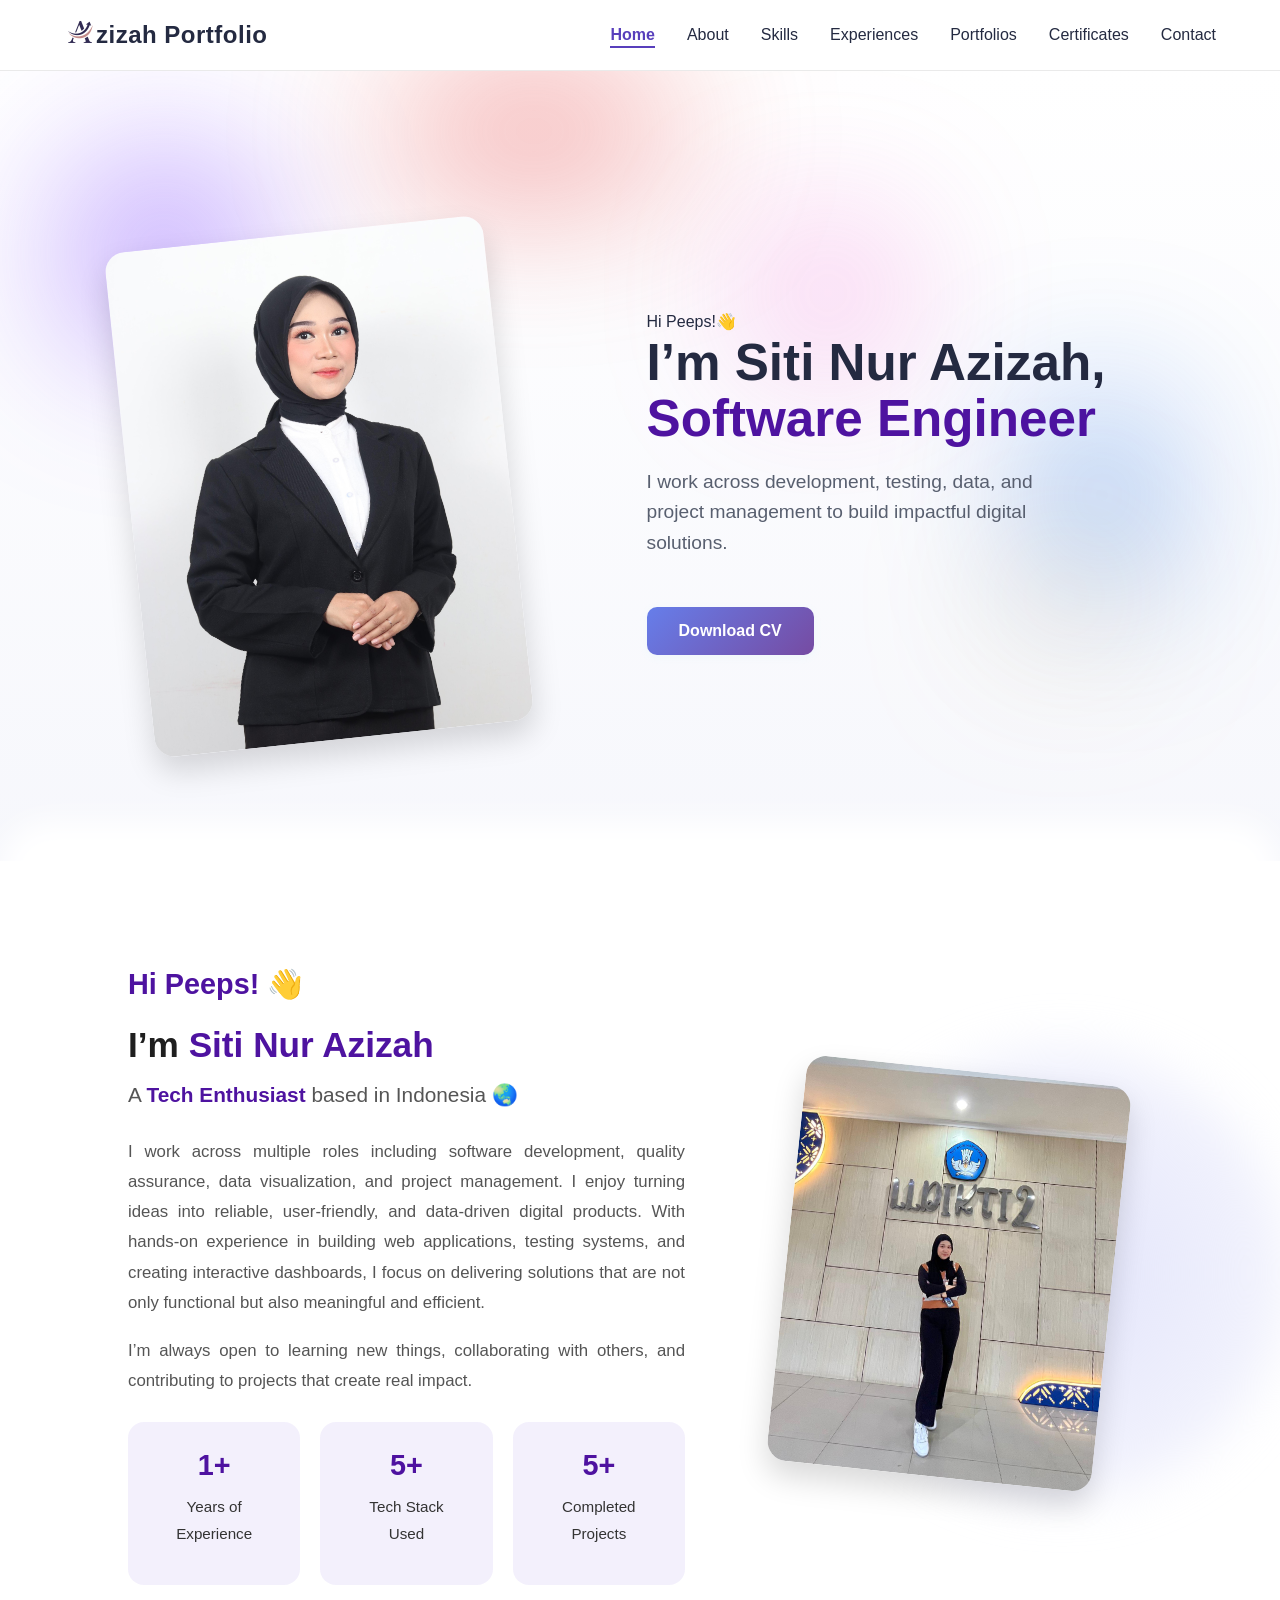
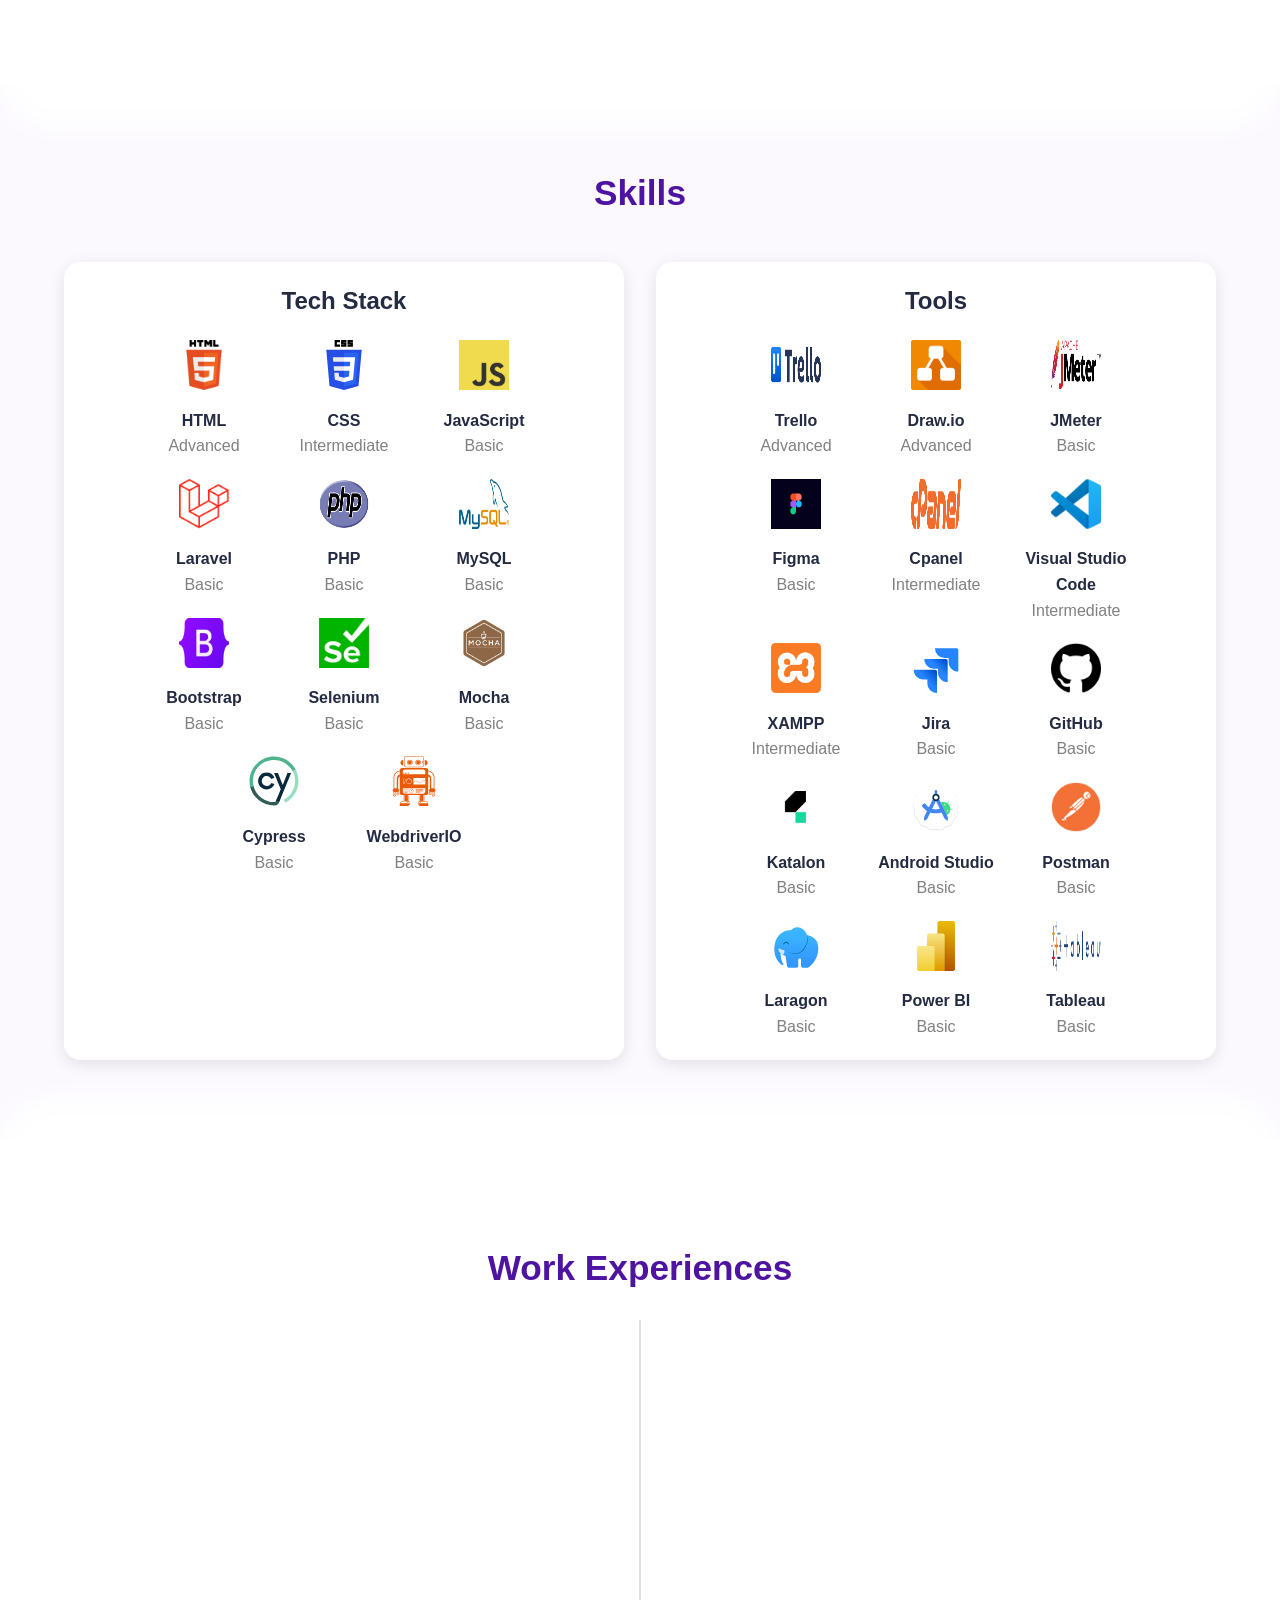
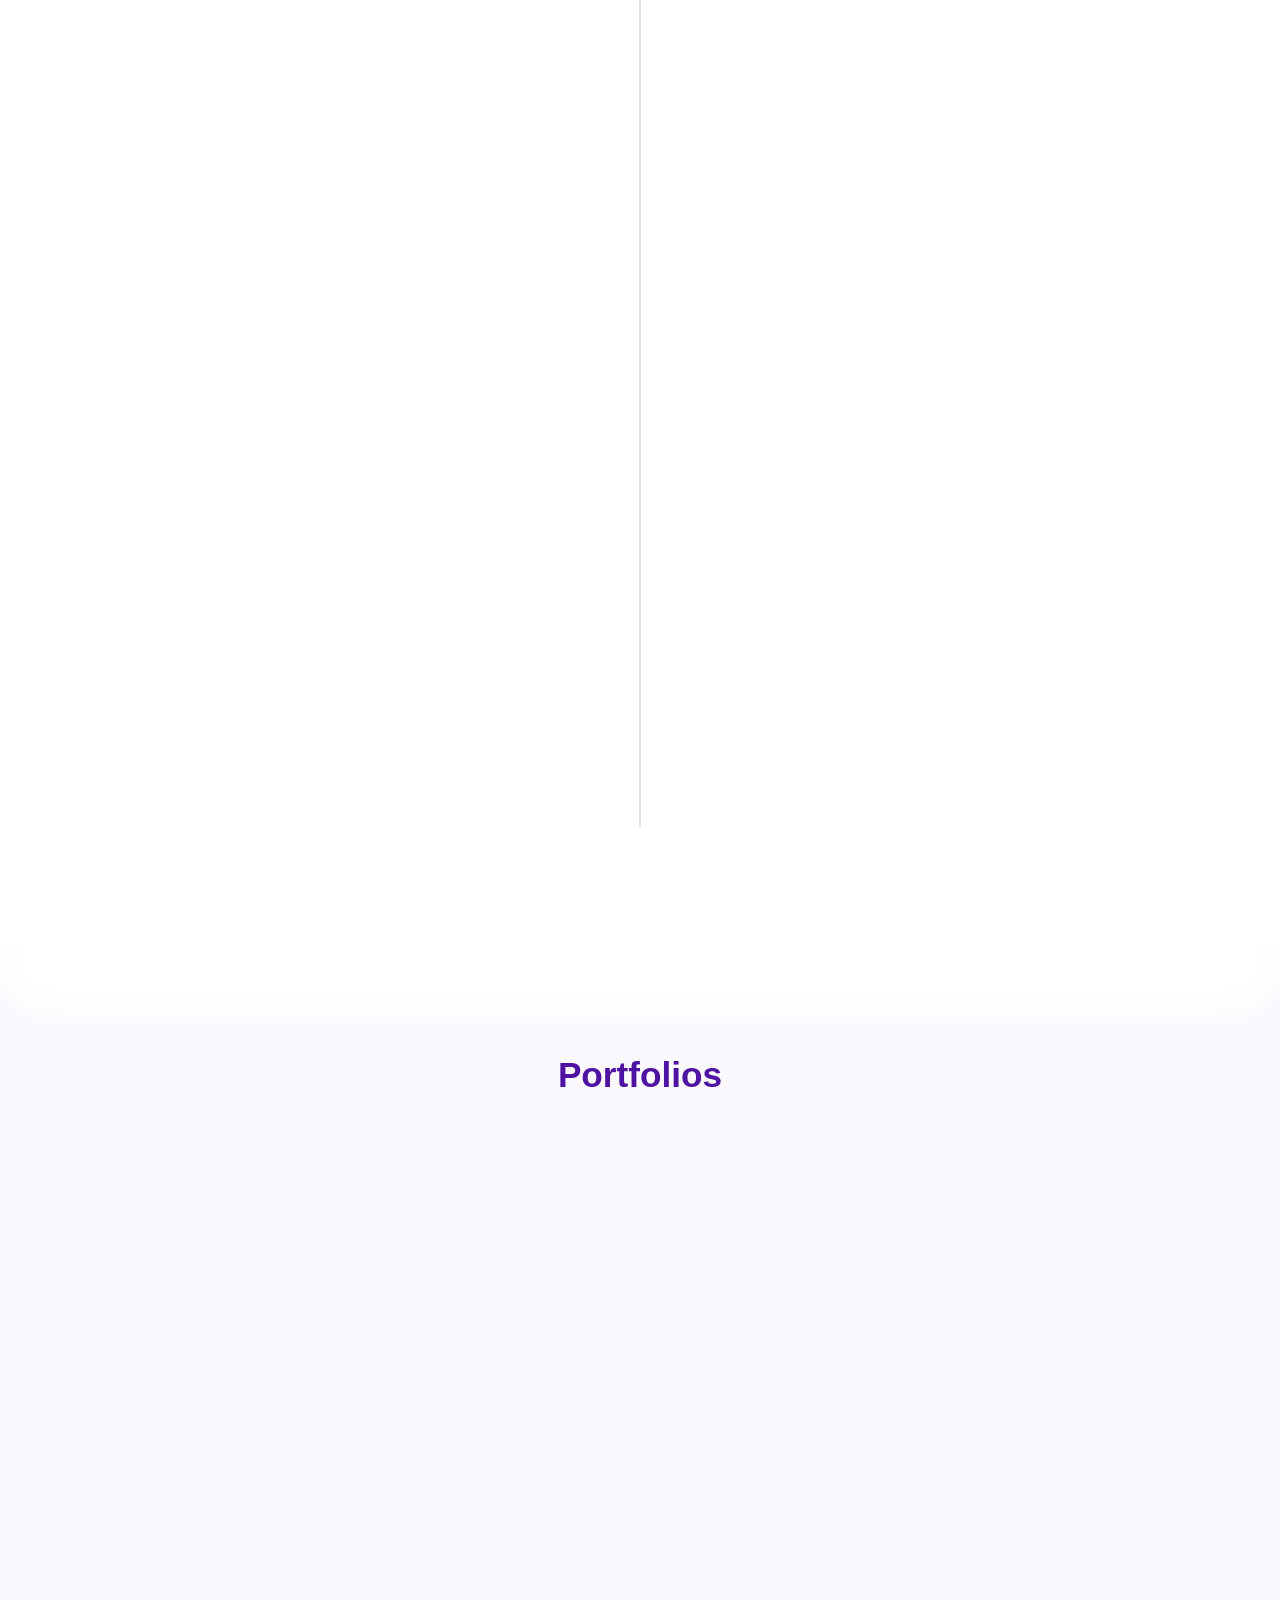
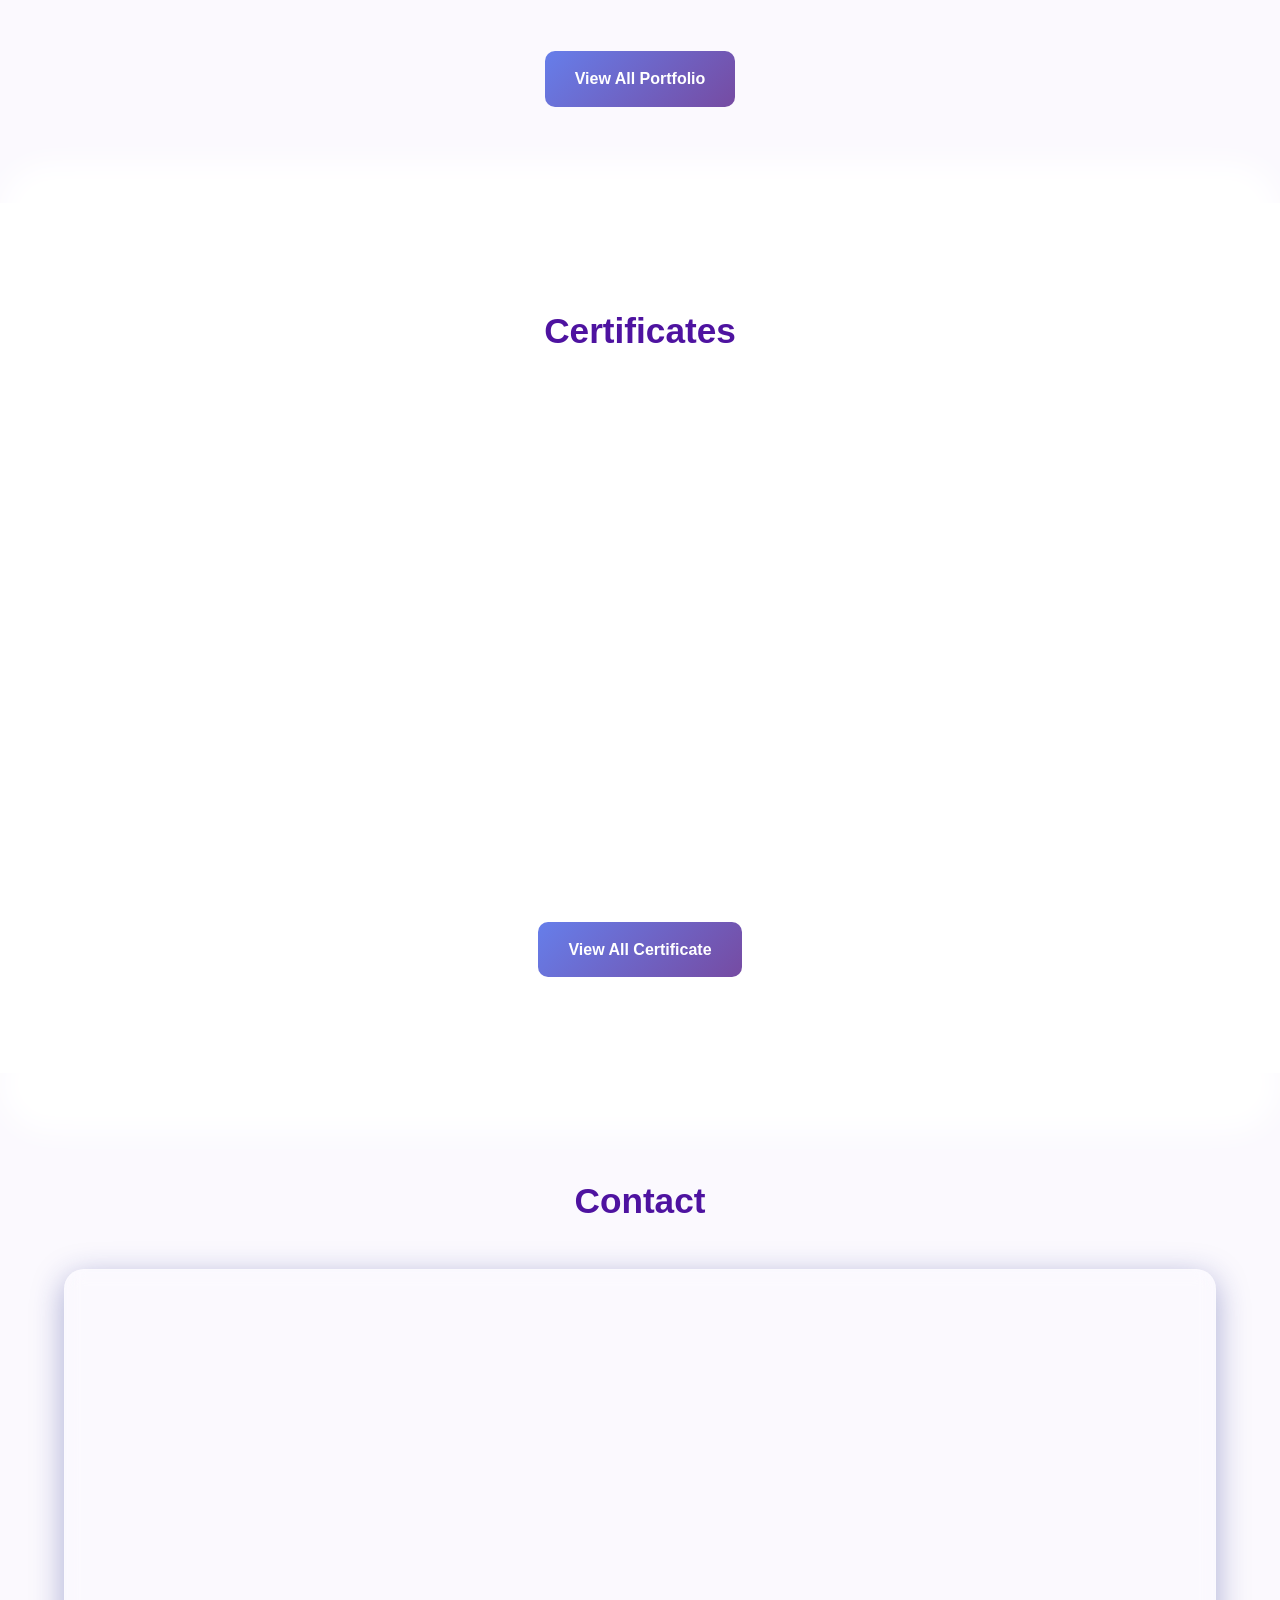
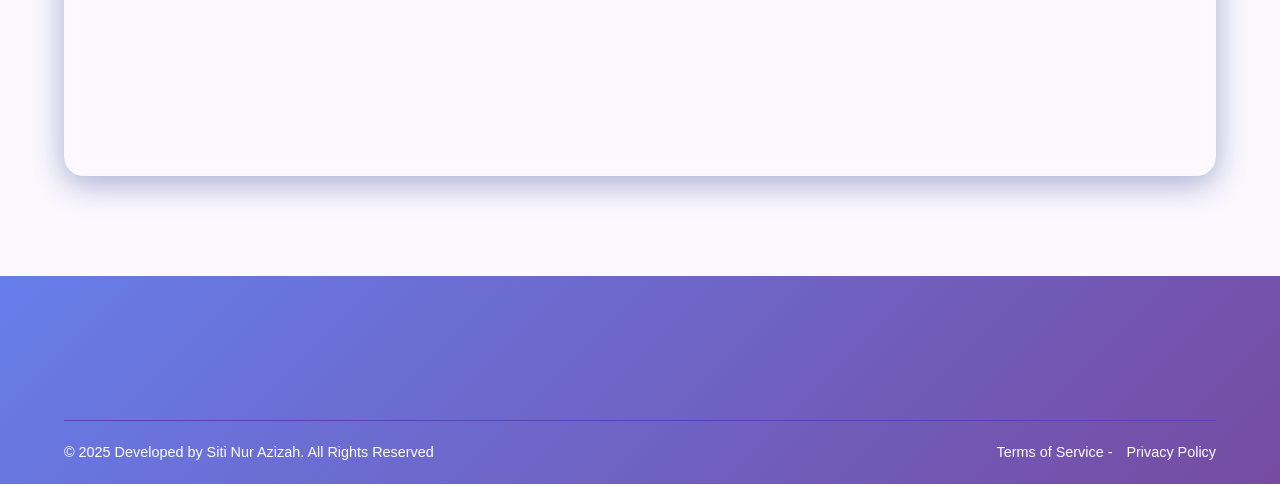
==== commit 99eac357: "update skill and wording" ====
--- a/index.html
+++ b/index.html
@@ -72,7 +72,7 @@
       <h4>A <span>Tech Enthusiast</span> based in Indonesia 🌏</h4>
       <p>
         I work across multiple roles including software development, quality assurance, data visualization, 
-        and project coordination. I enjoy turning ideas into reliable, user-friendly, and data-driven digital products.
+        and project management. I enjoy turning ideas into reliable, user-friendly, and data-driven digital products.
         With hands-on experience in building web applications, testing systems, and creating interactive dashboards, 
         I focus on delivering solutions that are not only functional but also meaningful and efficient.
       </p>
@@ -128,68 +128,62 @@
           <div class="skill">
             <img src="assets/icons/css.svg" alt="CSS">
             <div class="skill-name">CSS</div>
-            <div class="skill-level">Advanced</div>
+            <div class="skill-level">Intermediate</div>
             <div class="tooltip">CSS is used to style and layout web pages.</div>
           </div>
           <div class="skill">
             <img src="assets/icons/js.png" alt="JavaScript">
             <div class="skill-name">JavaScript</div>
-            <div class="skill-level">Intermediate</div>
+            <div class="skill-level">Basic</div>
             <div class="tooltip">JavaScript is a programming language that enables interactive web pages.</div>
           </div>
           <div class="skill">
             <img src="assets/icons/laravel.png" alt="Laravel">
             <div class="skill-name">Laravel</div>
-            <div class="skill-level">Intermediate</div>
+            <div class="skill-level">Basic</div>
             <div class="tooltip">Laravel is a popular PHP framework for building web applications.</div>
           </div>
           <div class="skill">
             <img src="assets/icons/php.png" alt="PHP">
             <div class="skill-name">PHP</div>
-            <div class="skill-level">Intermediate</div>
+            <div class="skill-level">Basic</div>
             <div class="tooltip">PHP is a server-side scripting language used for web development.</div>
           </div>
           <div class="skill">
             <img src="assets/icons/mysql.png" alt="MySQL">
             <div class="skill-name">MySQL</div>
-            <div class="skill-level">Intermediate</div>
+            <div class="skill-level">Basic</div>
             <div class="tooltip">MySQL is a popular open-source relational database management system.</div>
           </div>
           <div class="skill">
             <img src="assets/icons/bootstrap.png" alt="Bootstrap">
             <div class="skill-name">Bootstrap</div>
-            <div class="skill-level">Intermediate</div>
+            <div class="skill-level">Basic</div>
             <div class="tooltip">Bootstrap is a popular CSS framework for responsive and mobile-friendly web design.</div>
           </div>
-          <div class="skill">
-            <img src="assets/icons/tailwind.png" alt="Tailwind">
-            <div class="skill-name">Tailwind</div>
-            <div class="skill-level">Basic</div>
-            <div class="tooltip">Tailwind is a utility-first CSS framework for rapid web development.</div>
-          </div>
-          <div class="skill">
-            <img src="assets/icons/reactjs.png" alt="ReactJS">
-            <div class="skill-name">ReactJS</div>
-            <div class="skill-level">Basic</div>
-            <div class="tooltip">ReactJS is a JavaScript library for building user interfaces.</div>
-          </div>
           <div class="skill">  
-            <img src="assets/icons/filamentt.png" alt="Filament">
-            <div class="skill-name">Filament</div>
-            <div class="skill-level">Basic</div>
-            <div class="tooltip">Filament is a popular Laravel admin panel framework.</div>
-          </div>
-          <div class="skill">
-            <img src="assets/icons/livewire.png" alt="Livewire">
-            <div class="skill-name">Livewire</div>
-            <div class="skill-level">Basic</div>
-            <div class="tooltip">Livewire is a popular PHP framework for building interactive web applications.</div> 
-          </div>
-          <div class="skill">
-            <img src="assets/icons/alpine.js.png" alt="AlpineJS">
-            <div class="skill-name">AlpineJS</div>
-            <div class="skill-level">Basic</div>
-            <div class="tooltip">AlpineJS is a minimal framework for composing JavaScript behavior in your HTML.</div>
+            <img src="assets/icons/selenium.png" alt="Selenium">
+            <div class="skill-name">Selenium</div>
+            <div class="skill-level">Basic</div>
+            <div class="tooltip">Web automation testing framework.</div>
+          </div>
+          <div class="skill">
+            <img src="assets/icons/mocha.png" alt="Mocha">
+            <div class="skill-name">Mocha</div>
+            <div class="skill-level">Basic</div>
+            <div class="tooltip">Mocha is a feature-rich JavaScript test framework running on Node.js and the browser.</div>
+          </div>
+          <div class="skill">
+            <img src="assets/icons/cypress.svg" alt="Cypress">
+            <div class="skill-name">Cypress</div>
+            <div class="skill-level">Basic</div>
+            <div class="tooltip">Cypress is an end-to-end testing framework for web applications.</div> 
+          </div>
+          <div class="skill">
+            <img src="assets/icons/webdriverio.svg" alt="WebdriverIO">
+            <div class="skill-name">WebdriverIO</div>
+            <div class="skill-level">Basic</div>
+            <div class="tooltip">WebdriverIO is a Node.js-based end-to-end testing framework for web applications.</div>
           </div>
         </div>
       </div>
@@ -210,15 +204,15 @@
             <div class="tooltip">Draw.io is a free online diagramming tool.</div>
           </div>
           <div class="skill">
-            <img src="assets/icons/canva.svg" alt="Canva">
-            <div class="skill-name">Canva</div>
-            <div class="skill-level">Advanced</div>
-            <div class="tooltip">Canva is a graphic design platform for creating visuals.</div>
+            <img src="assets/icons/Apache_JMeter.png" alt="JMeter">
+            <div class="skill-name">JMeter</div>
+            <div class="skill-level">Basic</div>
+            <div class="tooltip">JMeter is a performance testing tool.</div>
           </div>
           <div class="skill">
             <img src="assets/icons/figma.png" alt="Figma">
             <div class="skill-name">Figma</div>
-            <div class="skill-level">Intermediate</div>
+            <div class="skill-level">Basic</div>
             <div class="tooltip">Figma is a collaborative interface design tool.</div>
           </div>
           <div class="skill">
@@ -252,16 +246,40 @@
             <div class="tooltip">GitHub is a web-based hosting service for version control using Git.</div>
           </div>
           <div class="skill">
-            <img src="assets/icons/ngrok.png" alt="Ngrok">
-            <div class="skill-name">Ngrok</div>
-            <div class="skill-level">Basic</div>
-            <div class="tooltip">Ngrok is a tool for tunneling network traffic over the internet.</div>
+            <img src="assets/icons/Katalon.png" alt="Katalon">
+            <div class="skill-name">Katalon</div>
+            <div class="skill-level">Basic</div>
+            <div class="tooltip">Katalon is a test automation tool for web and mobile applications.</div>
+          </div>
+          <div class="skill">
+            <img src="assets/icons/android_studio.svg" alt="Android Studio">
+            <div class="skill-name">Android Studio</div>
+            <div class="skill-level">Basic</div>
+            <div class="tooltip">Android Studio is the official IDE for Android development.</div>
+          </div>
+          <div class="skill">
+            <img src="assets/icons/Postman.png" alt="Postman">
+            <div class="skill-name">Postman</div>
+            <div class="skill-level">Basic</div>
+            <div class="tooltip">Postman is a powerful API testing tool.</div>
           </div>
           <div class="skill">
             <img src="assets/icons/laragon.svg" alt="Laragon">
             <div class="skill-name">Laragon</div>
             <div class="skill-level">Basic</div>
             <div class="tooltip">Laragon is a free and open-source web development environment.</div>
+          </div>
+          <div class="skill">
+            <img src="assets/icons/powerbi.png" alt="PowerBI">
+            <div class="skill-name">Power BI</div>
+            <div class="skill-level">Basic</div>
+            <div class="tooltip">Power BI is a data visualization tool.</div>
+          </div>
+          <div class="skill">
+            <img src="assets/icons/Tableau_Logo.png" alt="Tableau">
+            <div class="skill-name">Tableau</div>
+            <div class="skill-level">Basic</div>
+            <div class="tooltip">Tableau is a data visualization and business intelligence tool.</div>
           </div>
         </div>
       </div>
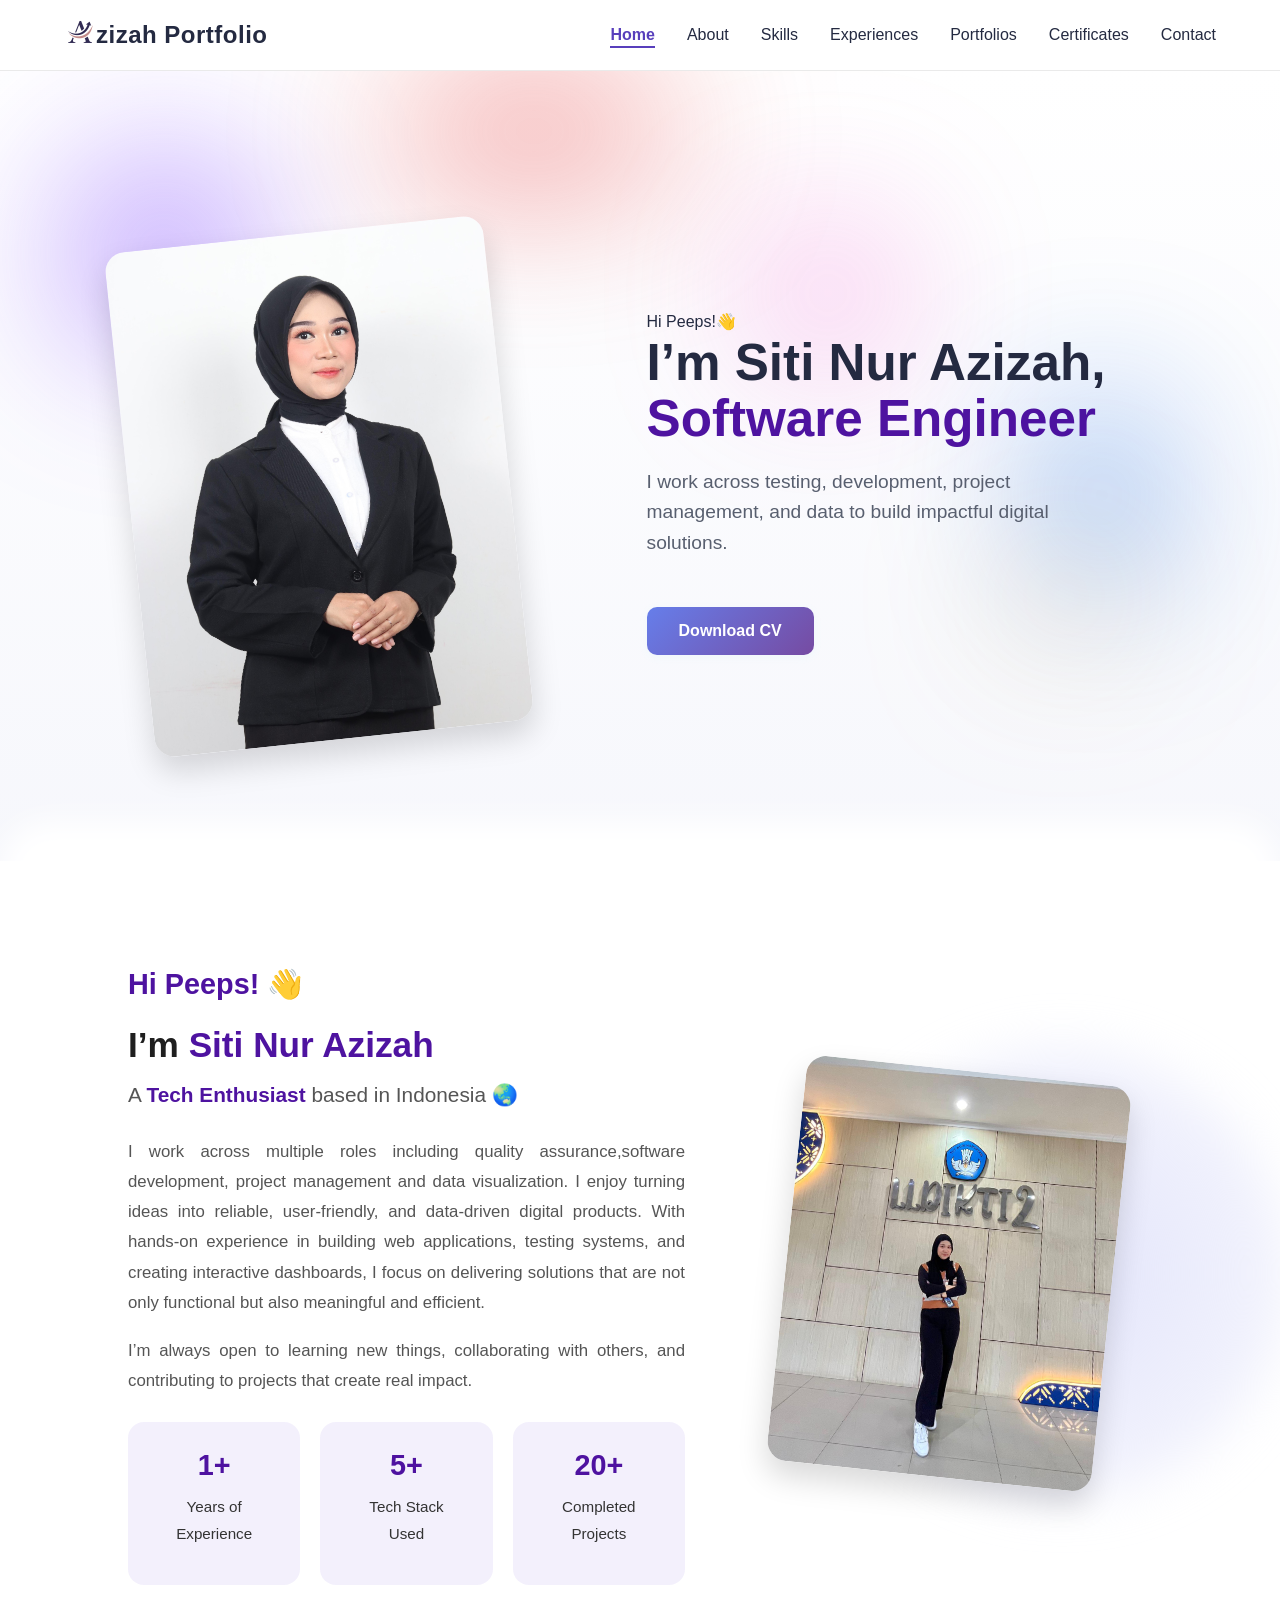
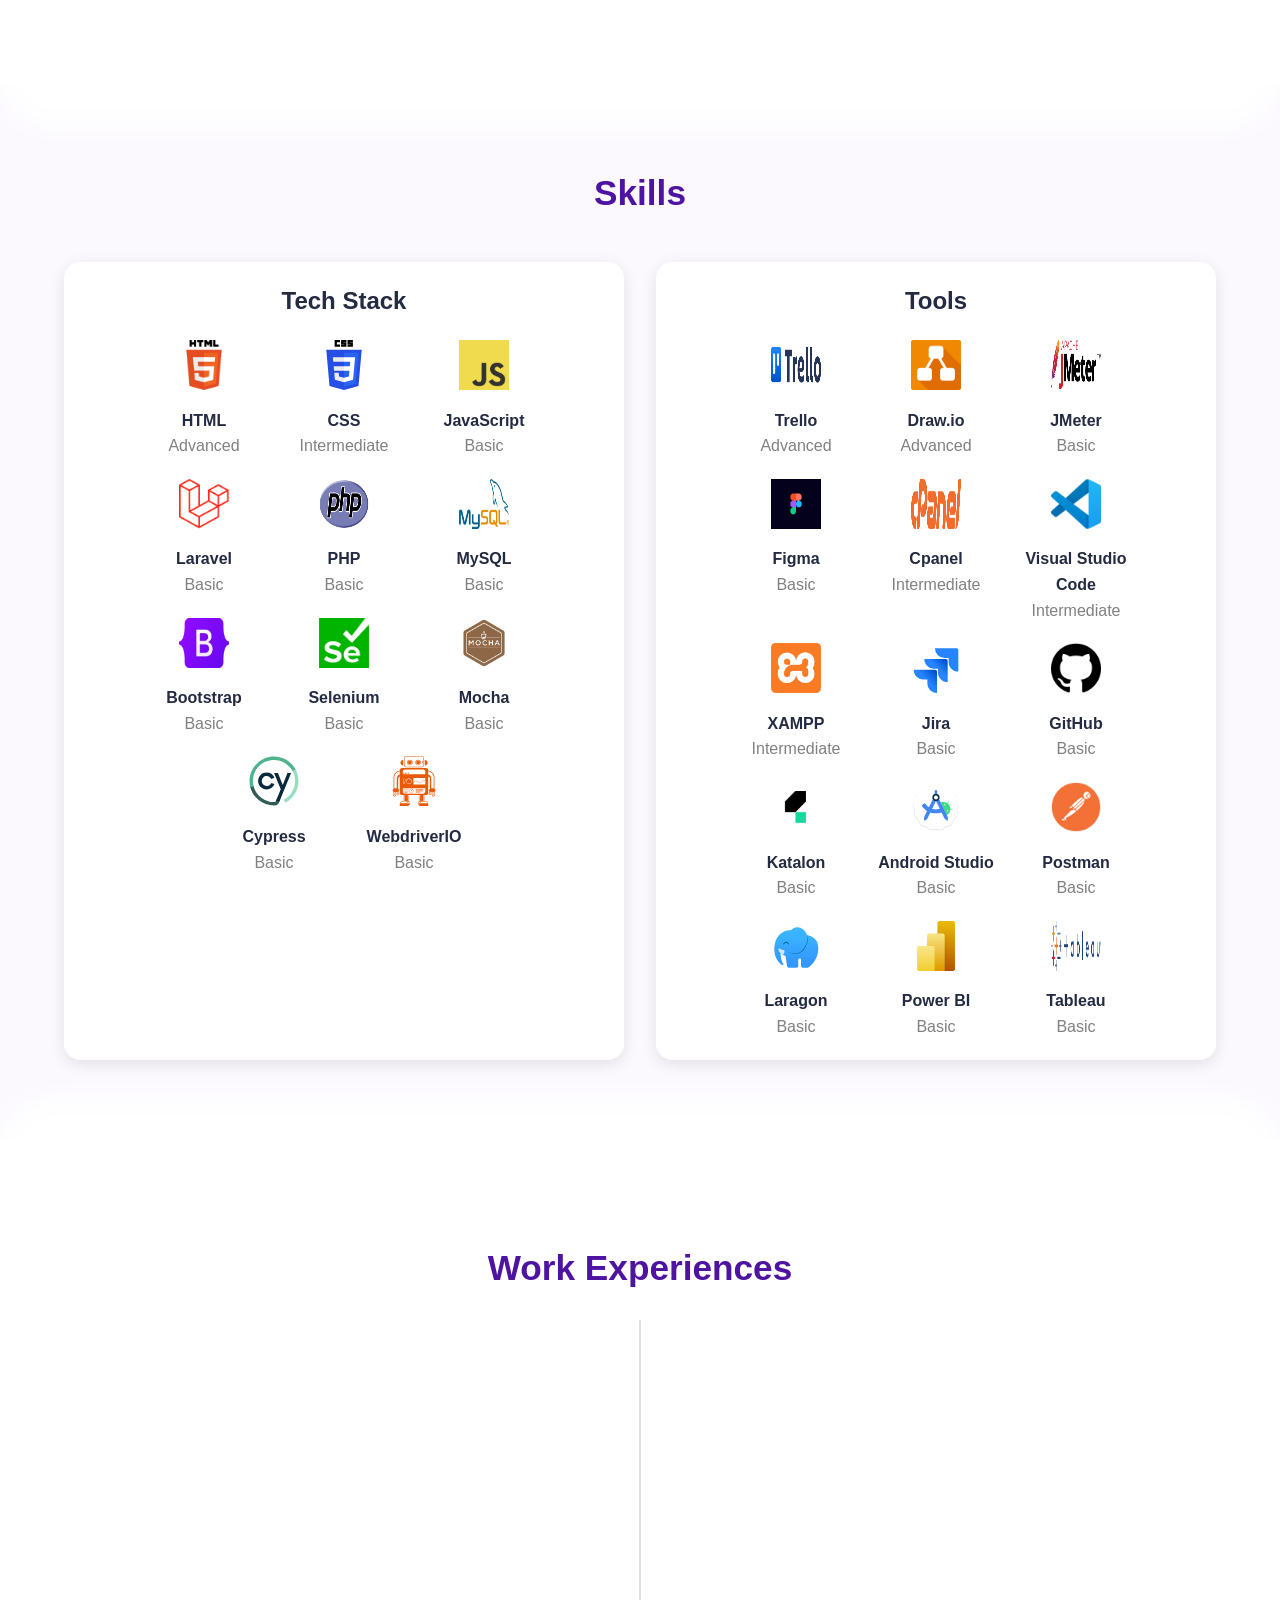
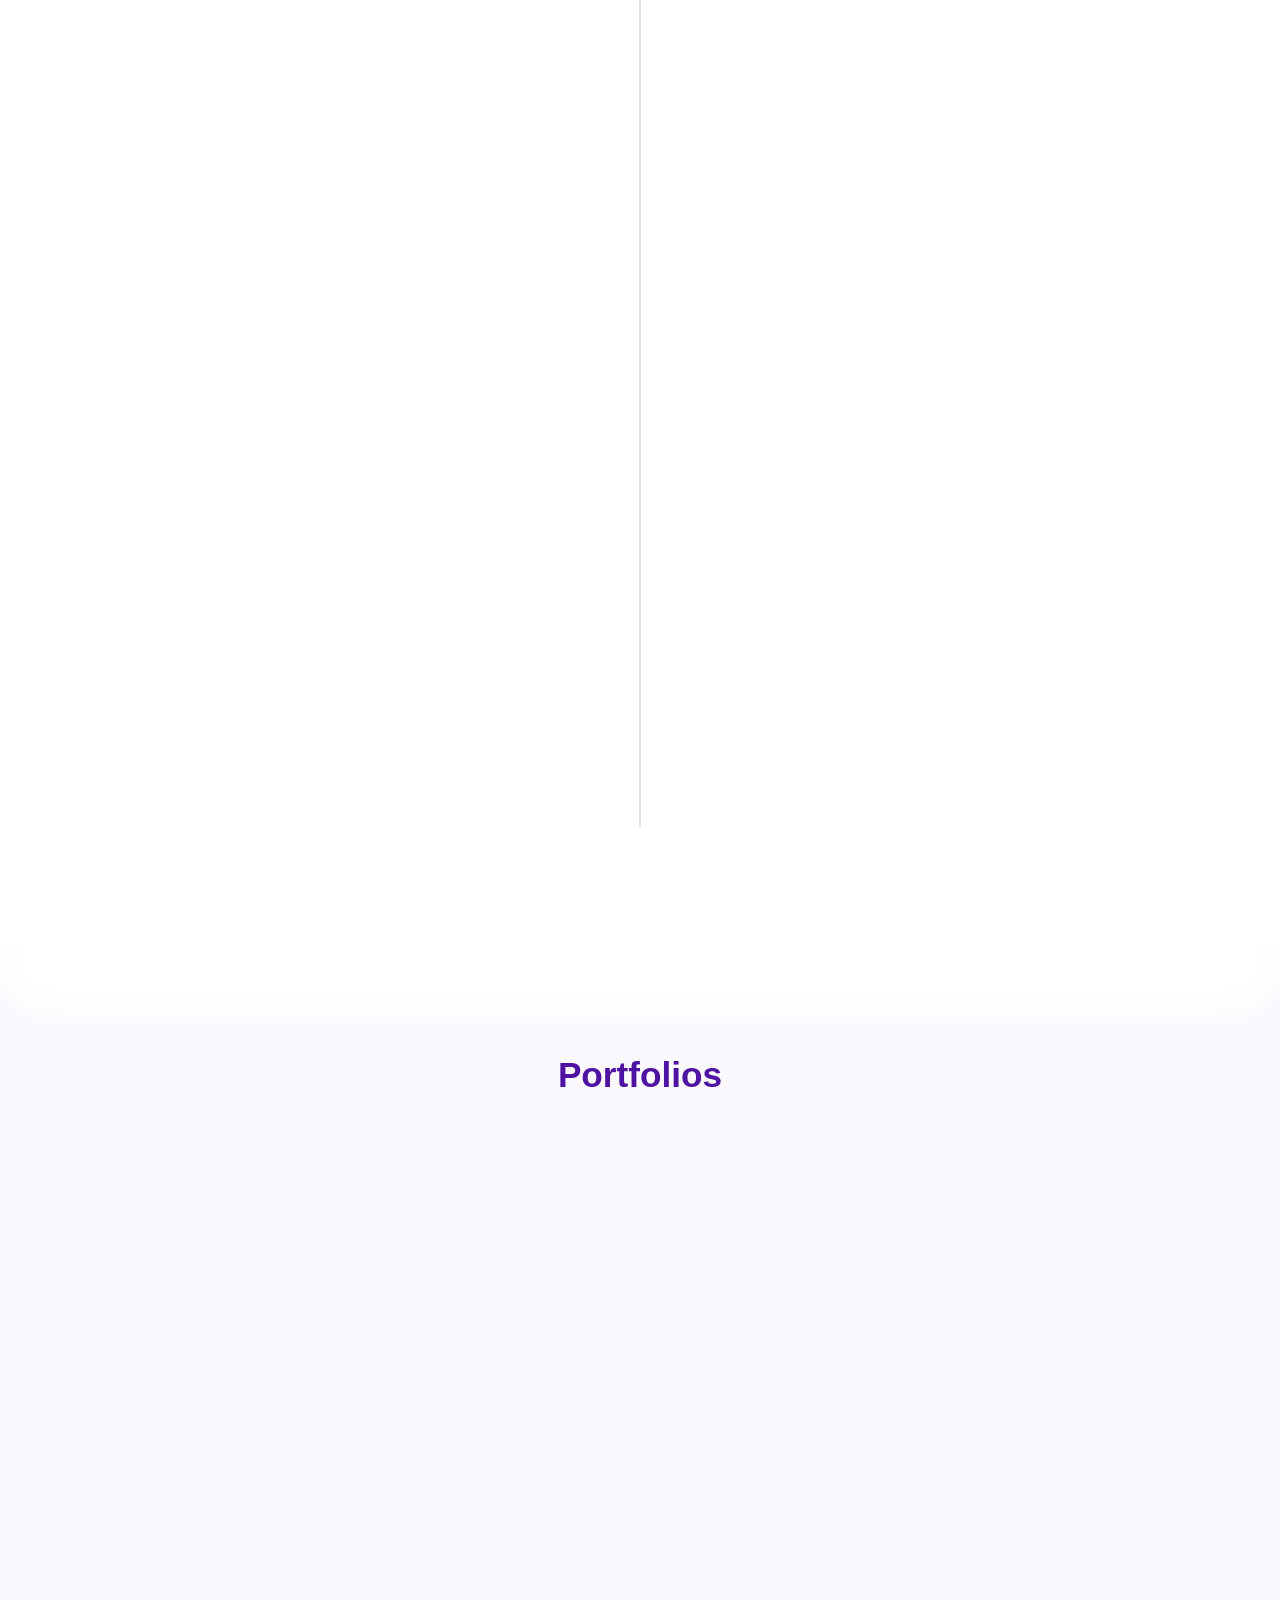
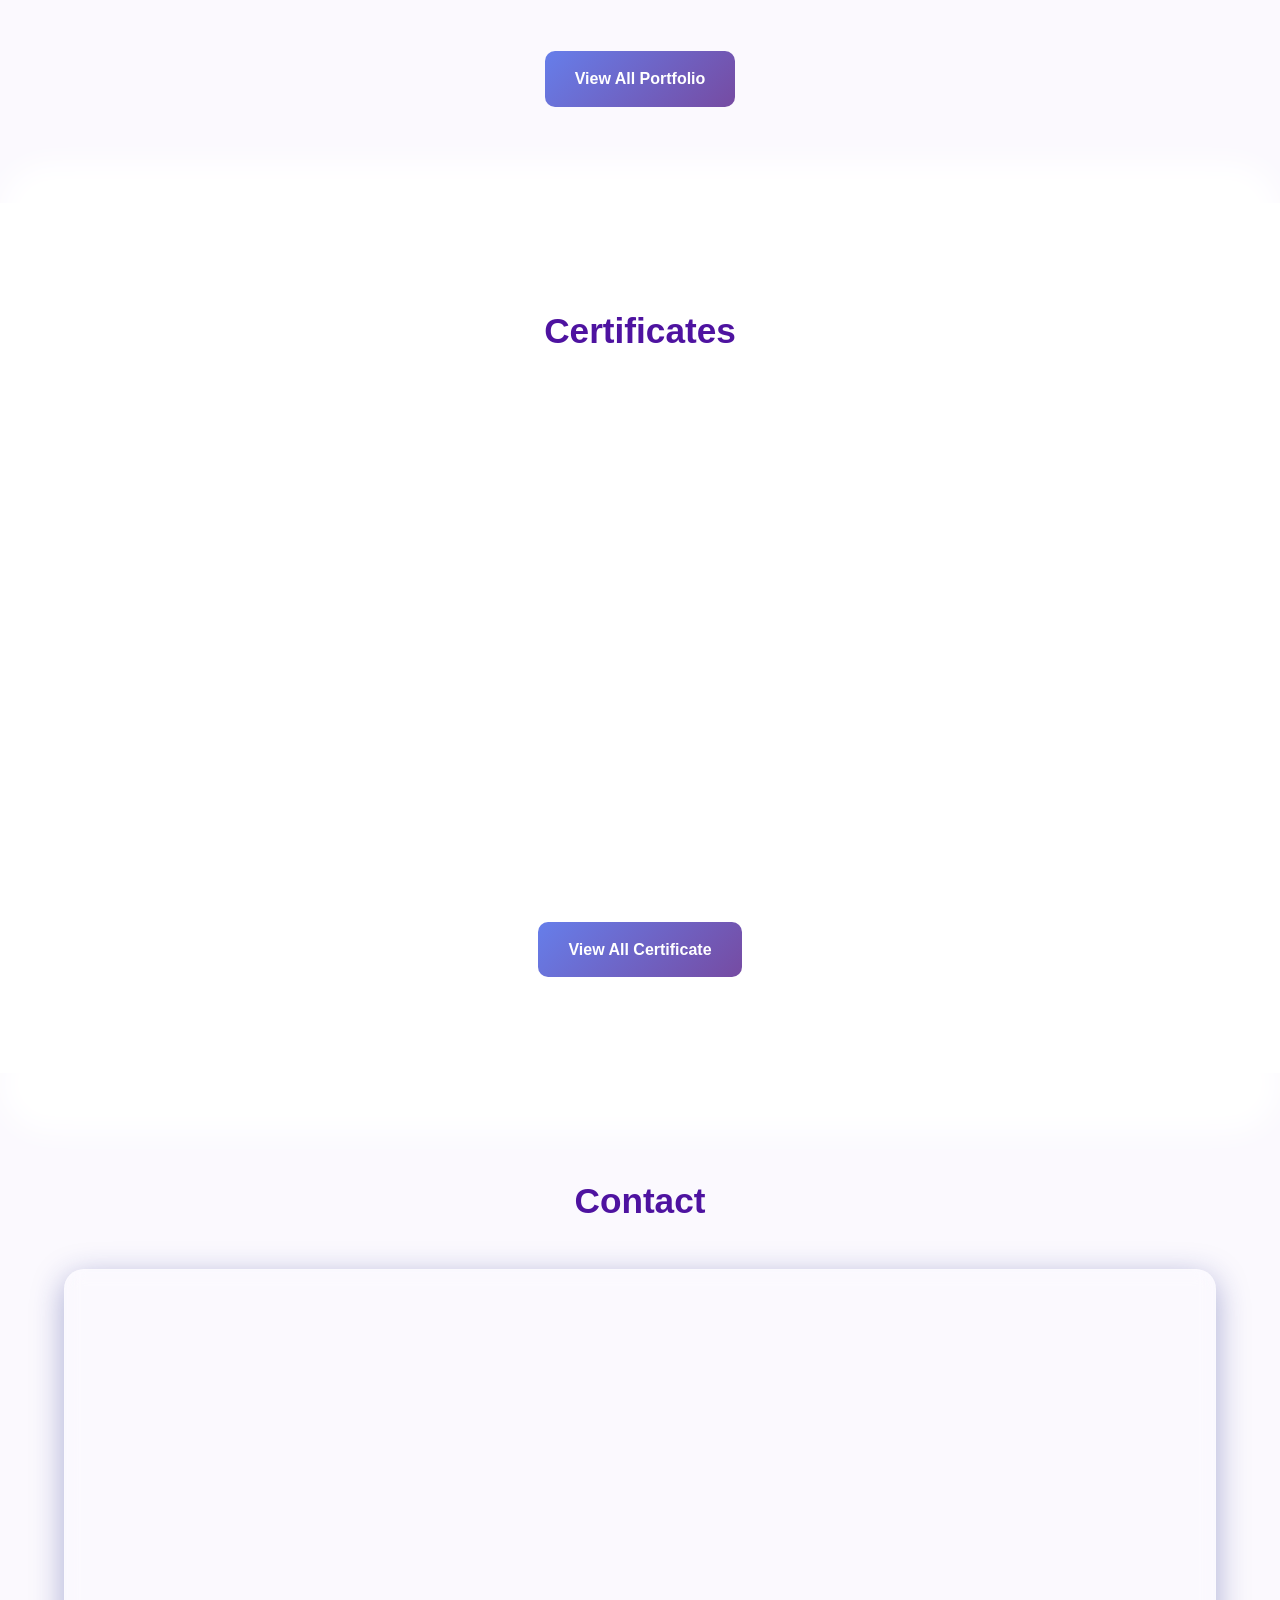
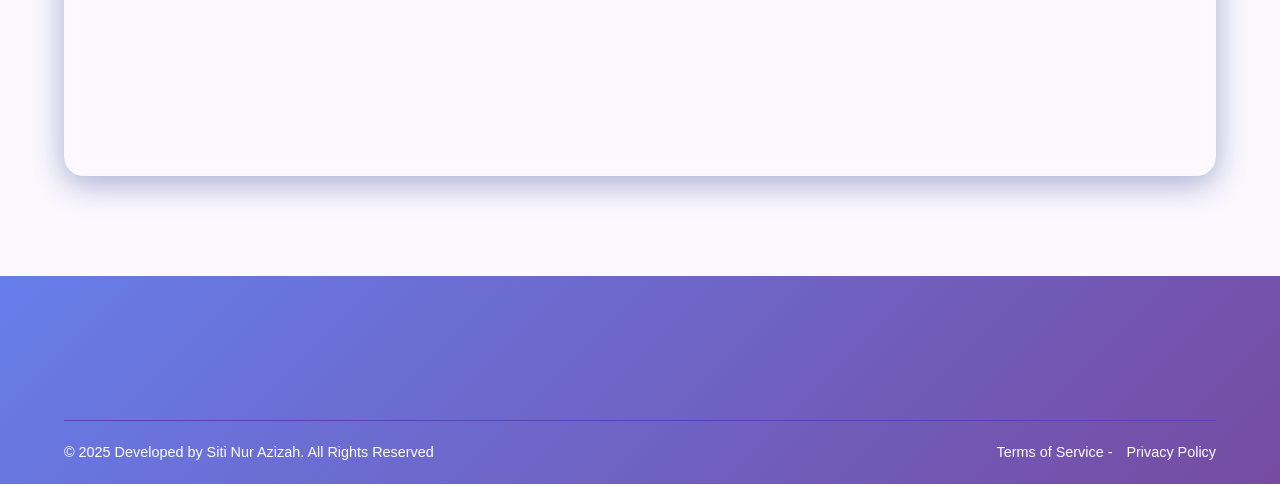
==== commit bef5be6d: "change cv" ====
--- a/index.html
+++ b/index.html
@@ -49,7 +49,7 @@
         I’m Siti Nur Azizah,<br>
         <span class="hero-title-highlight">Software Engineer</span>
       </h1>
-      <p class="hero-desc">I work across development, testing, data, and project management to build impactful digital solutions.</p>
+      <p class="hero-desc">I work across testing, development, project management, and data to build impactful digital solutions.</p>
       <a href="assets/pdf/CV_SITI NUR AZIZAH.pdf" class="btn btn-downloadcv" download>Download CV</a>
     </div>
   </div>
@@ -71,8 +71,8 @@
       <h3>I’m <span>Siti Nur Azizah</span></h3>
       <h4>A <span>Tech Enthusiast</span> based in Indonesia 🌏</h4>
       <p>
-        I work across multiple roles including software development, quality assurance, data visualization, 
-        and project management. I enjoy turning ideas into reliable, user-friendly, and data-driven digital products.
+        I work across multiple roles including quality assurance,software development, project management
+        and data visualization. I enjoy turning ideas into reliable, user-friendly, and data-driven digital products.
         With hands-on experience in building web applications, testing systems, and creating interactive dashboards, 
         I focus on delivering solutions that are not only functional but also meaningful and efficient.
       </p>
@@ -91,7 +91,7 @@
           <p>Tech Stack Used</p>
         </div>
         <div class="stat-box">
-          <h3>5+</h3>
+          <h3>20+</h3>
           <p>Completed Projects</p>
         </div>
       </div>
@@ -395,7 +395,7 @@
             <h3>Junior Web Programmer Certified</h3>
             <p>Issuer: BNSP | LSP Media Informatika</p>
             <p>Date: 2025-12-10</p>
-            <a href="https://drive.google.com/file/d/1ZLvPG38l7skZjwLCJLXIM7DwhdLGk0Xa/view" class="btn btn-details">Detail</a>
+            <a href="https://drive.google.com/file/d/1JOaFdUzb10hpZoAfdjaEy6LeXMQm-xcM/view?usp=drive_link" class="btn btn-details">Detail</a>
           </div>
         </div>
         <div class="certificate-item scroll-animate">
--- a/assets/css/style.css
+++ b/assets/css/style.css
@@ -650,6 +650,55 @@
   gap: 2rem;
   justify-content: center;
 }
+.portfolio-role-tabs {
+  display: flex;
+  flex-wrap: wrap;
+  justify-content: center;
+  align-items: center;
+  gap: 0.75rem;
+  margin: 0 auto 2rem;
+  max-width: 1200px;
+}
+.role-tab {
+  flex: 1 1 180px;
+  max-width: 240px;
+  border: 1px solid rgba(65, 2, 153, 0.2);
+  background: #fff;
+  color: var(--accent);
+  border-radius: 14px;
+  padding: 0.9rem 1rem;
+  font-weight: 700;
+  font-size: 0.9rem;
+  cursor: pointer;
+  transition: all 0.3s ease;
+  min-height: 54px;
+}
+.role-tab:hover,
+.role-tab:focus-visible {
+  border-color: var(--primary-dark);
+  transform: translateY(-2px);
+  box-shadow: 0 8px 18px rgba(65, 2, 153, 0.12);
+}
+.role-tab.active {
+  background: var(--primary-dark);
+  color: #fff;
+  border-color: var(--primary-dark);
+  box-shadow: 0 12px 24px rgba(65, 2, 153, 0.2);
+}
+.portfolio-empty {
+  display: none;
+  margin: 1.5rem auto 0;
+  padding: 1.2rem 1.5rem;
+  max-width: 520px;
+  background: rgba(65, 2, 153, 0.05);
+  border: 1px dashed rgba(65, 2, 153, 0.25);
+  border-radius: 16px;
+  color: var(--accent);
+  font-weight: 600;
+}
+.portfolio-empty.visible {
+  display: block;
+}
 .portfolio-card {
   background: #deffc7;
   border-radius: 30px;
@@ -669,6 +718,181 @@
   height: 180px;
   object-fit: cover;
 }
+.portfolio-visual {
+  position: relative;
+  width: 100%;
+  min-height: 200px;
+  padding: 1rem;
+  display: flex;
+  align-items: center;
+  justify-content: center;
+  overflow: hidden;
+  background: linear-gradient(135deg, #edf3ff 0%, #dfe8ff 100%);
+}
+.airline-qa {
+  background: linear-gradient(135deg, #0b1f4d 0%, #1f4ed6 100%);
+}
+.airline-pm {
+  background: linear-gradient(135deg, #ebf6ff 0%, #d9ecff 100%);
+}
+.airline-badge {
+  position: absolute;
+  top: 16px;
+  left: 16px;
+  padding: 0.35rem 0.7rem;
+  border-radius: 999px;
+  background: rgba(255, 255, 255, 0.18);
+  border: 1px solid rgba(255, 255, 255, 0.4);
+  color: #fff;
+  font-size: 0.72rem;
+  font-weight: 700;
+  letter-spacing: 0.04em;
+  text-transform: uppercase;
+}
+.airline-screen,
+.pm-window {
+  position: relative;
+  width: 88%;
+  min-height: 160px;
+  border-radius: 22px;
+  background: rgba(255, 255, 255, 0.15);
+  border: 1px solid rgba(255, 255, 255, 0.2);
+  box-shadow: 0 18px 30px rgba(12, 31, 77, 0.2);
+  overflow: hidden;
+  z-index: 1;
+}
+.airline-screen::before {
+  content: "";
+  position: absolute;
+  inset: 10px 16px auto 16px;
+  height: 90px;
+  border-radius: 18px;
+  background: linear-gradient(180deg, rgba(255,255,255,0.12), rgba(87,167,255,0.08));
+  z-index: 0;
+}
+.screen-topbar,
+.pm-header-row {
+  display: flex;
+  align-items: center;
+  gap: 0.5rem;
+  padding: 0.7rem 0.8rem 0;
+  position: relative;
+  z-index: 2;
+}
+.screen-pill {
+  display: inline-flex;
+  align-items: center;
+  justify-content: center;
+  padding: 0.22rem 0.58rem;
+  border-radius: 999px;
+  background: rgba(82, 144, 255, 0.9);
+  color: #fff;
+  font-size: 0.68rem;
+  font-weight: 700;
+}
+.screen-pill.alt {
+  background: rgba(255, 255, 255, 0.22);
+}
+.screen-plane {
+  position: absolute;
+  left: 50%;
+  top: 54%;
+  width: 118px;
+  height: 42px;
+  transform: translate(-50%, -50%) rotate(-8deg);
+  border-radius: 14px;
+  background: linear-gradient(135deg, #9ce1ff 0%, #6ec0ff 100%);
+  box-shadow: inset 0 -8px 12px rgba(13, 54, 122, 0.2), 0 8px 16px rgba(22, 71, 154, 0.22);
+  z-index: 2;
+}
+.screen-plane::before,
+.screen-plane::after {
+  content: "";
+  position: absolute;
+  background: rgba(255, 255, 255, 0.9);
+}
+.screen-plane::before {
+  width: 26px;
+  height: 12px;
+  right: -10px;
+  top: 14px;
+  clip-path: polygon(0 0, 100% 50%, 0 100%);
+}
+.screen-plane::after {
+  width: 22px;
+  height: 18px;
+  left: 12px;
+  bottom: -9px;
+  border-radius: 50% 50% 0 0;
+  background: rgba(255, 255, 255, 0.58);
+}
+.screen-metrics {
+  position: absolute;
+  left: 16px;
+  right: 16px;
+  bottom: 14px;
+  display: flex;
+  justify-content: space-between;
+  color: #f1f6ff;
+  font-size: 0.72rem;
+  font-weight: 700;
+  z-index: 2;
+}
+.pm-window {
+  background: rgba(255, 255, 255, 0.85);
+  border-color: rgba(24, 92, 175, 0.12);
+  box-shadow: 0 18px 30px rgba(19, 62, 128, 0.12);
+}
+.pm-dot {
+  width: 10px;
+  height: 10px;
+  border-radius: 50%;
+  display: inline-block;
+}
+.dot-red { background: #ff5e5b; }
+.dot-yellow { background: #fabb48; }
+.dot-green { background: #3ad078; }
+.pm-body {
+  padding: 1rem 0.8rem 0.8rem;
+}
+.pm-line {
+  height: 10px;
+  border-radius: 999px;
+  background: linear-gradient(90deg, #dfeafa, #b5cdf8);
+  margin-bottom: 0.65rem;
+}
+.pm-line.short { width: 44%; }
+.pm-line.medium { width: 68%; }
+.pm-line.long { width: 88%; }
+.pm-panel {
+  display: flex;
+  justify-content: space-between;
+  align-items: center;
+  gap: 1rem;
+  margin-top: 0.8rem;
+  padding: 0.7rem 0.8rem;
+  border-radius: 12px;
+  background: linear-gradient(135deg, #edf5ff, #dfeeff);
+  color: #18418a;
+  font-size: 0.72rem;
+  font-weight: 600;
+}
+.pm-panel strong {
+  color: #112d5f;
+  font-size: 0.82rem;
+}
+.tech-pill {
+  display: inline-flex;
+  align-items: center;
+  justify-content: center;
+  padding: 0.32rem 0.6rem;
+  border-radius: 999px;
+  background: rgba(90, 51, 209, 0.08);
+  color: var(--primary-dark);
+  border: 1px solid rgba(90, 51, 209, 0.12);
+  font-size: 0.7rem;
+  font-weight: 700;
+}
 .portfolio-content {
   padding: 1.5rem;
   background: #fff;
@@ -684,6 +908,7 @@
 }
 .portfolio-tags {
   display: flex;
+  flex-wrap: wrap;
   gap: 0.7rem;
   margin-bottom: 0.5rem;
 }
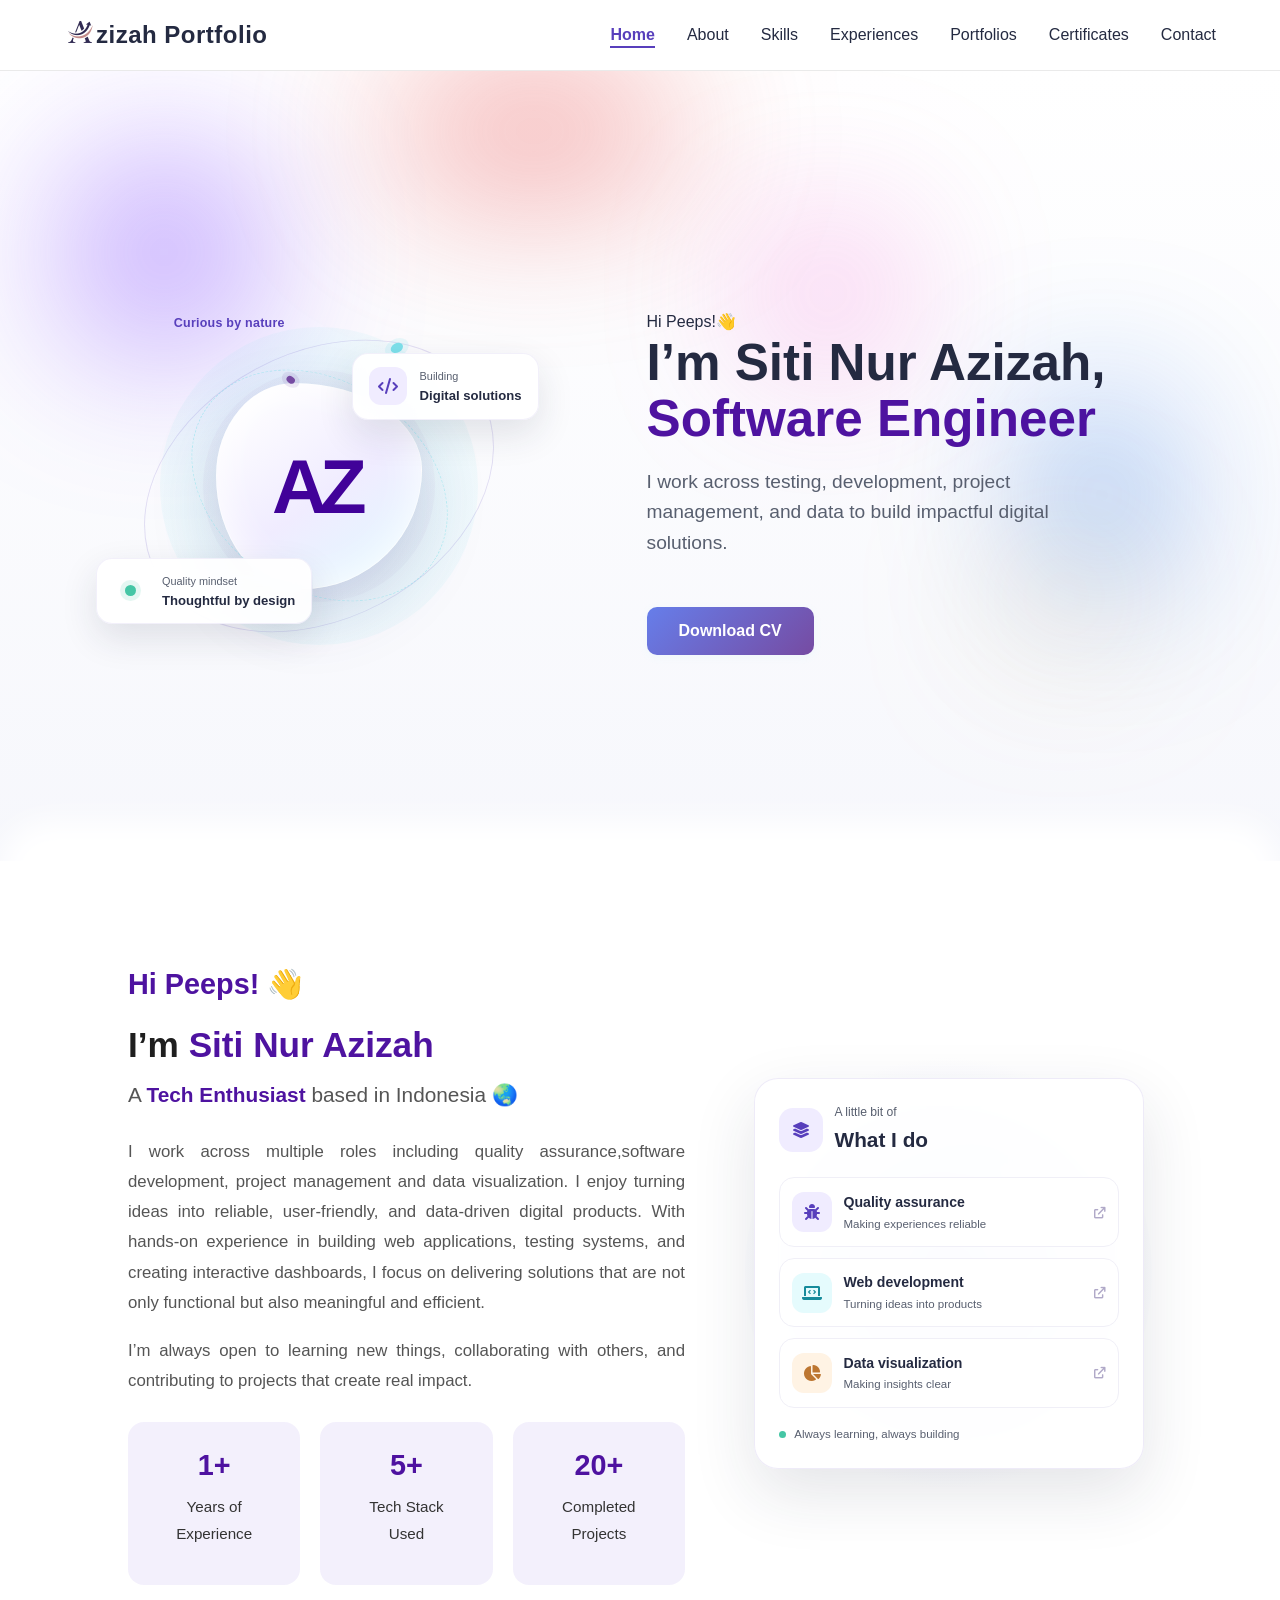
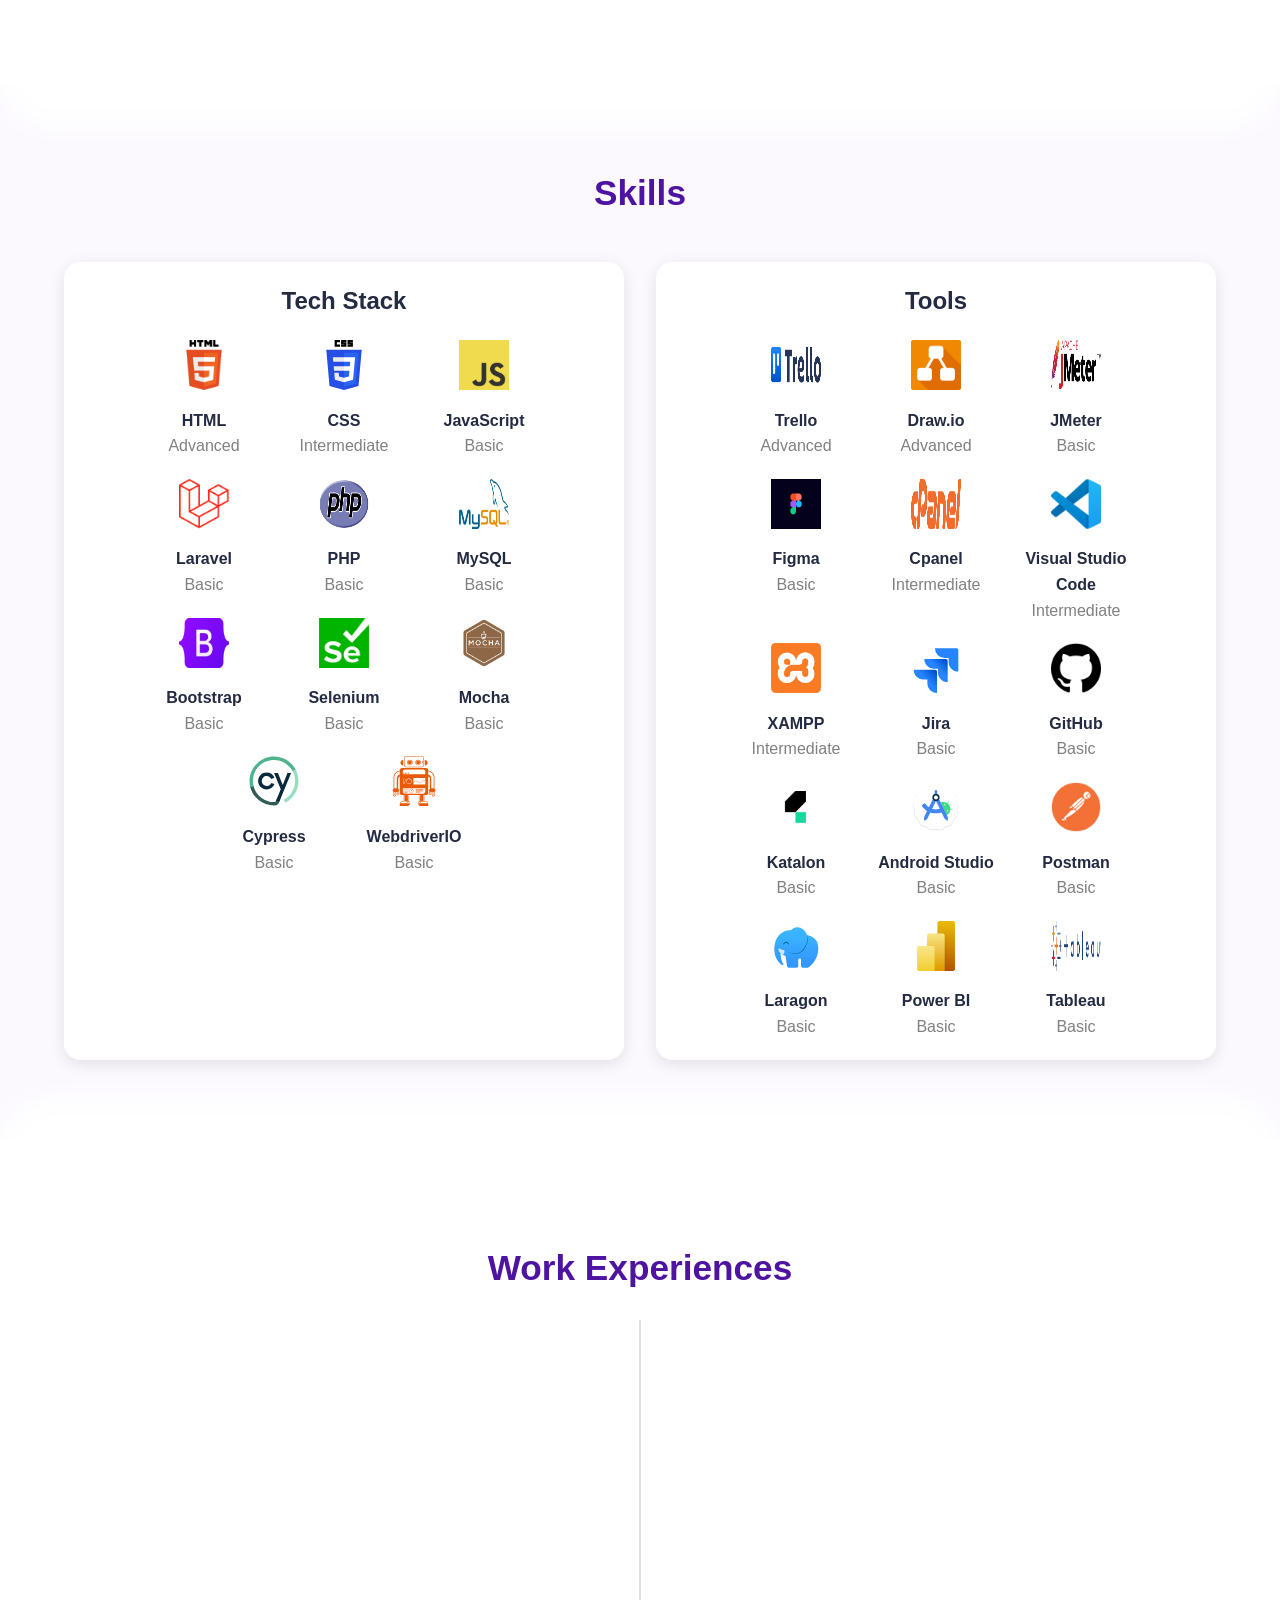
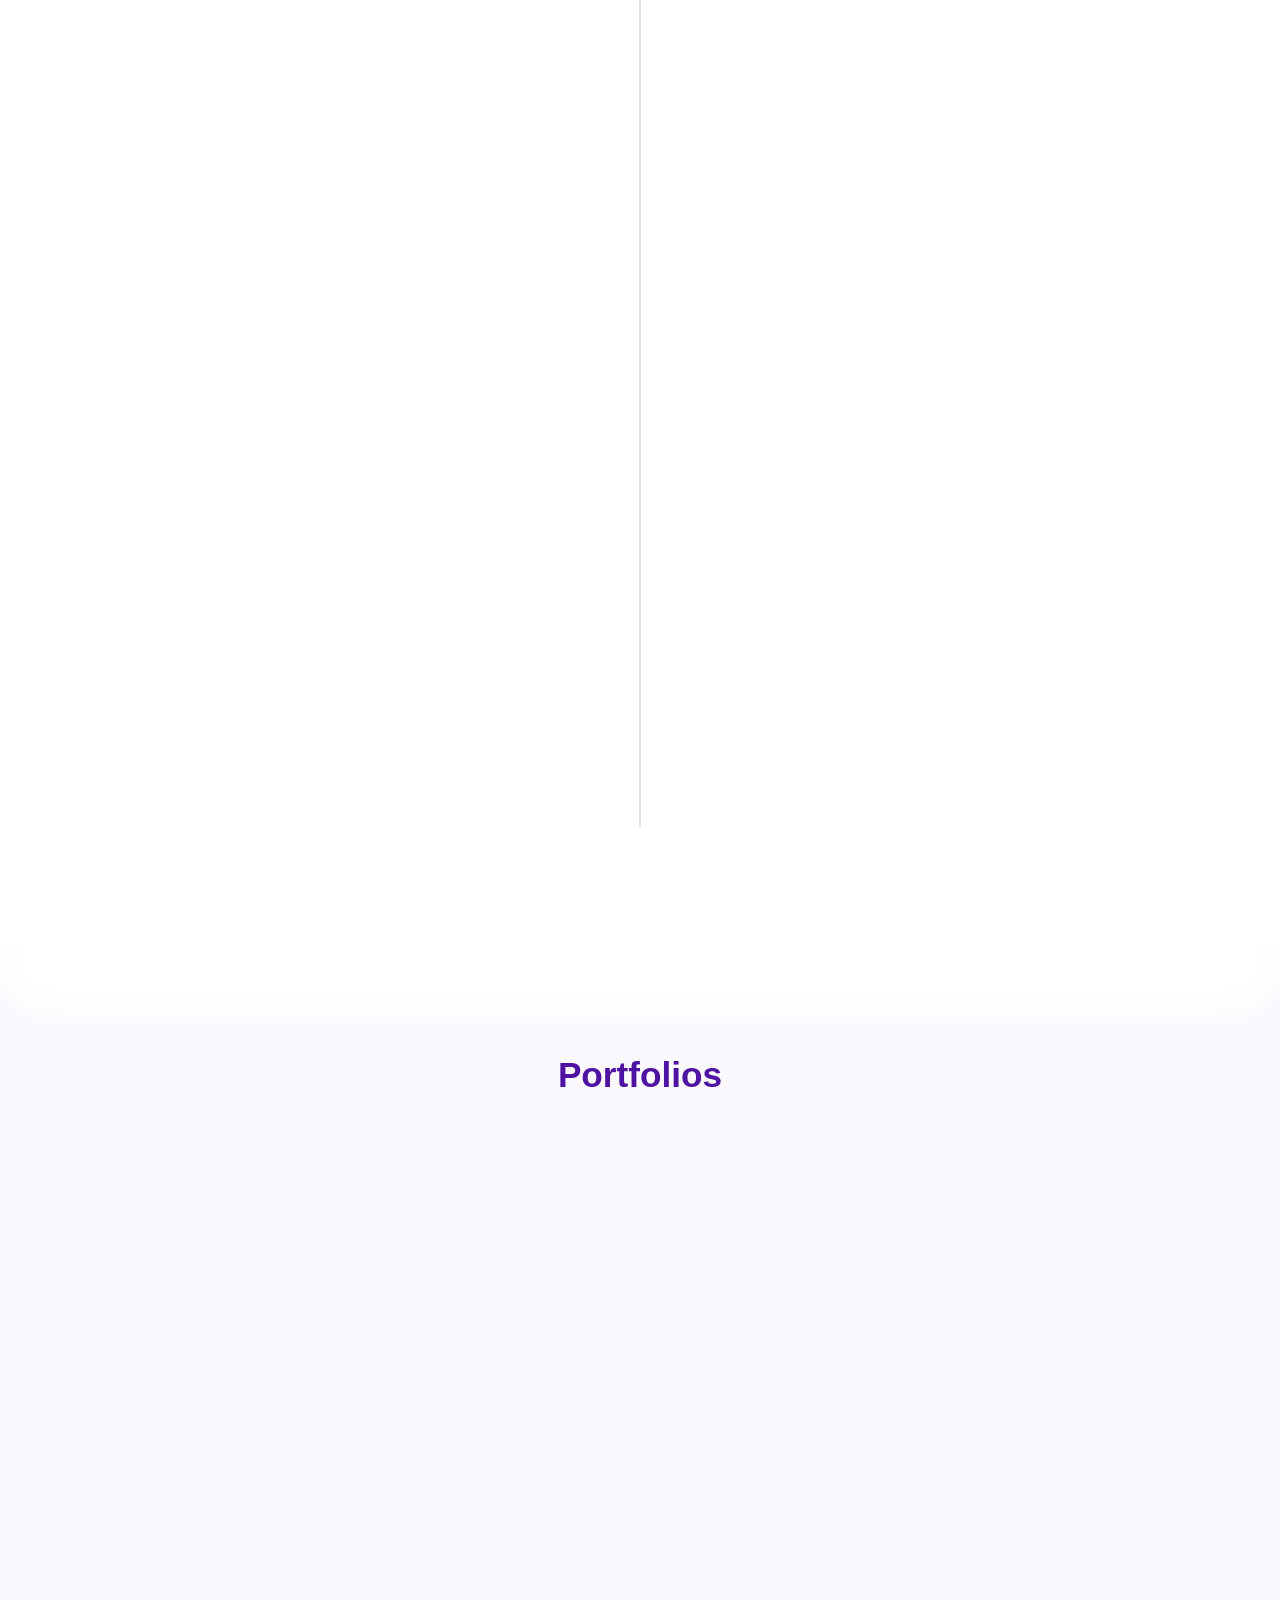
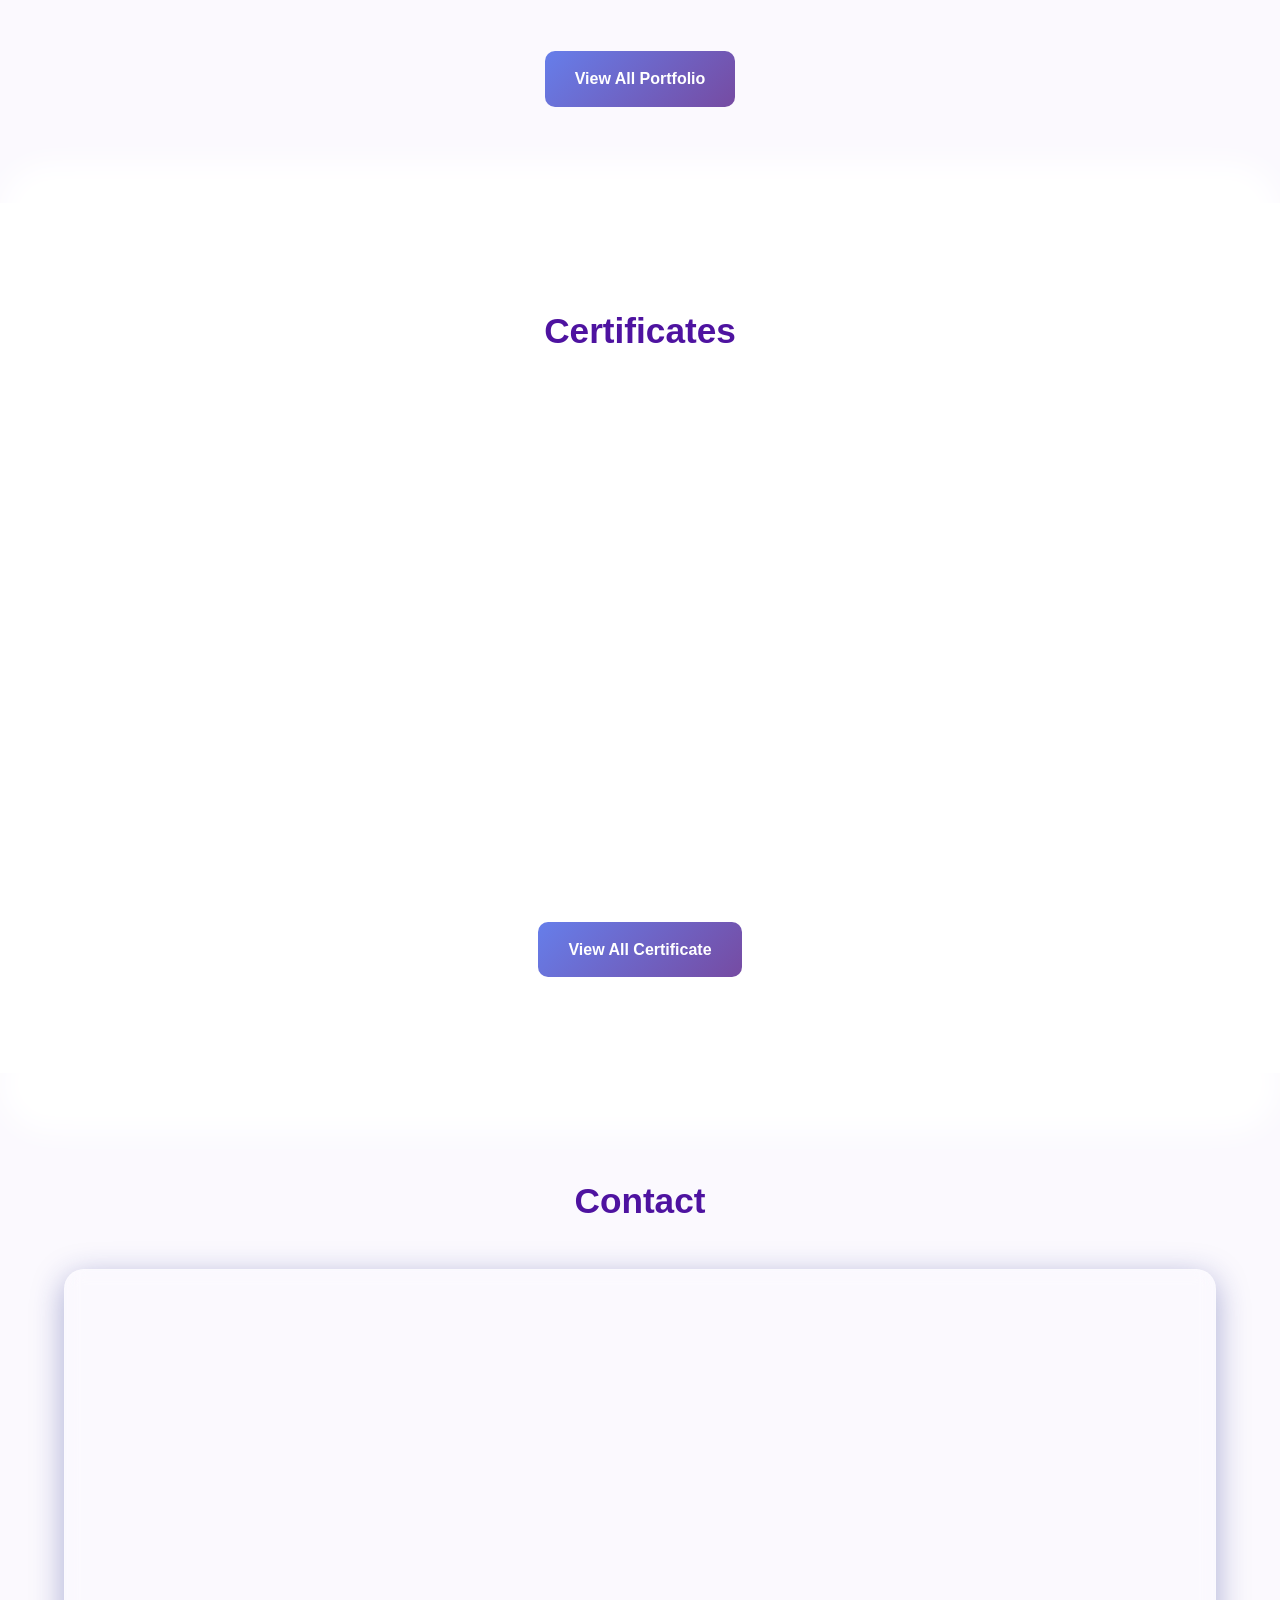
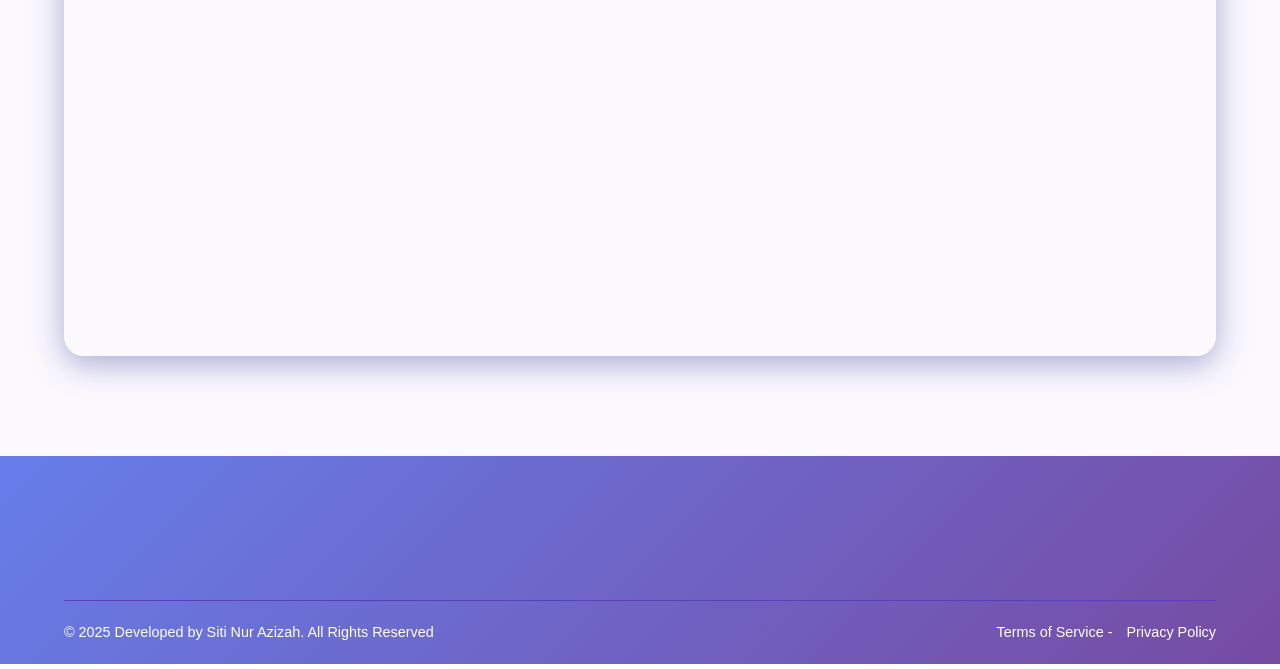
==== commit b780c633: "Refresh portfolio visuals and improve usability Replace the home and about photos with lightweight i" ====
--- a/index.html
+++ b/index.html
@@ -9,21 +9,22 @@
   <link rel="stylesheet" href="assets/css/style.css">
 </head>
 <body>
+  <a class="skip-link" href="#main-content">Skip to content</a>
   <!-- NAVBAR -->
   <header class="main-header">
     <div class="container nav-container">
-      <div class="logo">
-        <img src="assets/img/favicon.png" alt="Logo" class="logo-image">
+      <a class="logo" href="#home" aria-label="Azizah Portfolio home">
+        <img src="assets/img/favicon.png" alt="" class="logo-image">
         zizah Portfolio
-      </div>
+      </a>
       <!-- hamburger button for mobile -->
-      <button class="hamburger" aria-label="Toggle navigation" aria-expanded="false" type="button">
+      <button class="hamburger" aria-label="Open navigation menu" aria-controls="main-navigation" aria-expanded="false" type="button">
         <span class="hamburger-box">
           <span class="hamburger-inner"></span>
         </span>
       </button>
-      <nav>
-        <ul class="nav-menu">
+      <nav id="main-navigation" aria-label="Main navigation">
+        <ul class="nav-menu" id="primary-navigation">
           <li><a href="#home">Home</a></li>
           <li><a href="#about">About</a></li>
           <li><a href="#skills">Skills</a></li>
@@ -37,11 +38,24 @@
   </header>
 
   <!-- HERO SECTION -->
+<main id="main-content" tabindex="-1">
 <section id="home" class="hero-section">
   <div class="container hero-flex">
     <div class="hero-right scroll-animate" data-animate-delay="0.06">
-      <div class="hero-img-bg"></div>
-      <img src="assets/img/profil.jpg" alt="Profile" class="hero-img">
+      <div class="hero-art" role="img" aria-label="Abstract orbit illustration with Siti Nur Azizah's initials and technology roles">
+        <div class="hero-art-orbit hero-art-orbit-outer"></div>
+        <div class="hero-art-orbit hero-art-orbit-inner"></div>
+        <div class="hero-art-core"><span>AZ</span></div>
+        <div class="hero-float-card hero-float-card-top">
+          <span class="hero-float-icon"><i class="fas fa-code"></i></span>
+          <span><small>Building</small><strong>Digital solutions</strong></span>
+        </div>
+        <div class="hero-float-card hero-float-card-bottom">
+          <span class="hero-float-status"></span>
+          <span><small>Quality mindset</small><strong>Thoughtful by design</strong></span>
+        </div>
+        <div class="hero-art-label"><i class="fas fa-sparkles"></i> Curious by nature</div>
+      </div>
     </div>
     <div class="hero-left scroll-animate" data-animate-delay="0.00">
       <div class="hero-greeting">Hi Peeps!👋</div>
@@ -97,13 +111,35 @@
       </div>
     </div>
 
-    <div class="about-image scroll-animate">
-      <div class="square-bg"></div>
-      <img
-        src="assets/img/about.jpg"
-        alt="Siti Nur Azizah"
-        class="about-img"
-      />
+    <div class="about-visual scroll-animate" role="img" aria-label="Overview of Siti Nur Azizah's focus areas: quality assurance, web development, and data visualization">
+      <div class="about-visual-glow"></div>
+      <div class="about-note">
+        <div class="about-note-heading">
+          <span class="about-note-icon"><i class="fas fa-layer-group"></i></span>
+          <span><small>A little bit of</small><strong>What I do</strong></span>
+          <span class="about-note-spark"><i class="fas fa-sparkles"></i></span>
+        </div>
+        <div class="about-roles">
+          <div class="about-role">
+            <span class="about-role-icon role-icon-purple"><i class="fas fa-bug"></i></span>
+            <span class="about-role-copy"><strong>Quality assurance</strong><small>Making experiences reliable</small></span>
+            <i class="fas fa-arrow-up-right-from-square about-role-arrow"></i>
+          </div>
+          <div class="about-role">
+            <span class="about-role-icon role-icon-cyan"><i class="fas fa-laptop-code"></i></span>
+            <span class="about-role-copy"><strong>Web development</strong><small>Turning ideas into products</small></span>
+            <i class="fas fa-arrow-up-right-from-square about-role-arrow"></i>
+          </div>
+          <div class="about-role">
+            <span class="about-role-icon role-icon-peach"><i class="fas fa-chart-pie"></i></span>
+            <span class="about-role-copy"><strong>Data visualization</strong><small>Making insights clear</small></span>
+            <i class="fas fa-arrow-up-right-from-square about-role-arrow"></i>
+          </div>
+        </div>
+        <div class="about-note-footer"><span></span>Always learning, always building</div>
+      </div>
+      <div class="about-visual-orbit about-visual-orbit-one"></div>
+      <div class="about-visual-orbit about-visual-orbit-two"></div>
     </div>
   </div>
 </section>
@@ -452,16 +488,20 @@
           <h2>Send me a message</h2>
           <form name="contact" method="POST" data-netlify="true">
             <div class="form-group">
-              <input type="text" name="name" placeholder="Name" required>
+              <label for="contact-name">Name</label>
+              <input id="contact-name" type="text" name="name" placeholder="Your name" autocomplete="name" required>
             </div>
             <div class="form-group">
-              <input type="email" name="email" placeholder="Email Adress" required>
+              <label for="contact-email">Email address</label>
+              <input id="contact-email" type="email" name="email" placeholder="you@example.com" autocomplete="email" required>
             </div>
             <div class="form-group">
-              <input type="text" name="subject" placeholder="Subject" required>
+              <label for="contact-subject">Subject</label>
+              <input id="contact-subject" type="text" name="subject" placeholder="What would you like to discuss?" required>
             </div>
             <div class="form-group">
-              <textarea name="message" placeholder="Your message" required></textarea>
+              <label for="contact-message">Message</label>
+              <textarea id="contact-message" name="message" placeholder="Write your message here" rows="5" required></textarea>
             </div>
             <button type="submit" class="btn btn-send">Send message</button>
           </form>
@@ -469,6 +509,8 @@
       </div>
     </div>
   </section>
+
+  </main>
 
   <!-- FOOTER -->
   <footer class="footer">
--- a/assets/css/style.css
+++ b/assets/css/style.css
@@ -24,6 +24,30 @@
   line-height: 1.6;
   padding-top: var(--header-height); /* ruang untuk fixed header */
 }
+a {
+  scroll-margin-top: calc(var(--header-height) + 1rem);
+}
+.skip-link {
+  position: fixed;
+  top: 0.5rem;
+  left: 0.5rem;
+  z-index: 500;
+  padding: 0.7rem 1rem;
+  border-radius: 10px;
+  background: var(--accent);
+  color: var(--white);
+  font-weight: 700;
+  text-decoration: none;
+  transform: translateY(-160%);
+  transition: transform var(--transition);
+}
+.skip-link:focus {
+  transform: translateY(0);
+}
+:focus-visible {
+  outline: 3px solid #583fbc;
+  outline-offset: 3px;
+}
 .container {
   width: 90%;
   max-width: 1200px;
@@ -54,6 +78,7 @@
     letter-spacing: 0.5px;
     display: flex;
     align-items: center;
+    text-decoration: none;
 }
 .logo-image {
     width: 2rem; 
@@ -111,6 +136,11 @@
   align-items: center;
 }
 .hamburger:focus { outline: none; }
+.hamburger:focus-visible {
+  outline: 3px solid #583fbc;
+  outline-offset: 2px;
+  border-radius: 8px;
+}
 .hamburger-box { display: inline-block; position: relative; width: 28px; height: 18px; }
 .hamburger-inner {
   position: absolute;
@@ -269,23 +299,155 @@
   align-items: center;
   justify-content: center;
 }
-.hero-img-bg {
-  display: none; 
-}
-.hero-img {
-  width: 80%; 
-  max-width: 380px; 
-  border-radius: 20px; 
-  z-index: 2;
+.hero-art {
   position: relative;
-  transform: rotate(-6deg);
-  transition: transform 0.6s ease, box-shadow 0.6s ease; 
-  box-shadow: 0 15px 30px rgba(0, 0, 0, 0.15); 
-  object-fit: cover; 
-}
-.hero-img:hover {
-  transform: rotate(0deg) scale(1.03); 
-  box-shadow: 0 20px 40px rgba(0, 0, 0, 0.2); 
+  width: min(100%, 430px);
+  aspect-ratio: 1;
+  isolation: isolate;
+  display: grid;
+  place-items: center;
+}
+.hero-art::before,
+.hero-art::after {
+  content: "";
+  position: absolute;
+  border-radius: 50%;
+  z-index: -1;
+}
+.hero-art::before {
+  width: 74%;
+  height: 74%;
+  background: radial-gradient(circle, rgba(125, 224, 234, 0.28), rgba(125, 224, 234, 0));
+}
+.hero-art::after {
+  width: 54%;
+  height: 54%;
+  background: radial-gradient(circle, rgba(118, 75, 162, 0.13), rgba(118, 75, 162, 0));
+}
+.hero-art-orbit {
+  position: absolute;
+  border: 1px solid rgba(88, 63, 188, 0.16);
+  border-radius: 50%;
+  pointer-events: none;
+}
+.hero-art-orbit-outer {
+  inset: 7%;
+  transform: rotate(-28deg) scaleY(0.72);
+}
+.hero-art-orbit-outer::before,
+.hero-art-orbit-inner::before {
+  content: "";
+  position: absolute;
+  width: 13px;
+  height: 13px;
+  border-radius: 50%;
+  background: var(--primary);
+  box-shadow: 0 0 0 6px rgba(125, 224, 234, 0.16);
+}
+.hero-art-orbit-outer::before {
+  top: 16%;
+  right: 12%;
+}
+.hero-art-orbit-inner {
+  inset: 18%;
+  border-color: rgba(125, 224, 234, 0.48);
+  border-style: dashed;
+  transform: rotate(34deg) scaleY(0.76);
+  animation: orbit-turn 30s linear infinite;
+}
+.hero-art-orbit-inner::before {
+  width: 9px;
+  height: 9px;
+  top: 14%;
+  left: 18%;
+  background: #764ba2;
+  box-shadow: 0 0 0 5px rgba(118, 75, 162, 0.12);
+}
+.hero-art-core {
+  width: 48%;
+  aspect-ratio: 1;
+  display: grid;
+  place-items: center;
+  border: 1px solid rgba(255, 255, 255, 0.8);
+  border-radius: 38% 62% 58% 42% / 45% 42% 58% 55%;
+  background: linear-gradient(145deg, #fff 8%, #f0ecff 54%, #dffaff 100%);
+  box-shadow: 0 24px 70px rgba(72, 50, 135, 0.16), inset 0 0 40px rgba(255, 255, 255, 0.9);
+  animation: core-float 6s ease-in-out infinite;
+}
+.hero-art-core span {
+  color: #410299;
+  font-size: clamp(3rem, 6vw, 5rem);
+  font-weight: 800;
+  letter-spacing: -0.1em;
+  padding-right: 0.1em;
+}
+.hero-float-card {
+  position: absolute;
+  display: flex;
+  align-items: center;
+  gap: 0.8rem;
+  padding: 0.85rem 1rem;
+  border: 1px solid rgba(88, 63, 188, 0.08);
+  border-radius: 16px;
+  background: rgba(255, 255, 255, 0.92);
+  box-shadow: 0 14px 36px rgba(36, 42, 65, 0.12);
+  backdrop-filter: blur(12px);
+  animation: card-float 5s ease-in-out infinite;
+}
+.hero-float-card-top {
+  top: 19%;
+  right: -1%;
+}
+.hero-float-card-bottom {
+  bottom: 18%;
+  left: -2%;
+  animation-delay: -2.5s;
+}
+.hero-float-card > span:last-child {
+  display: grid;
+  gap: 0.1rem;
+  white-space: nowrap;
+}
+.hero-float-card small {
+  color: var(--gray);
+  font-size: 0.68rem;
+}
+.hero-float-card strong {
+  color: var(--accent);
+  font-size: 0.82rem;
+  line-height: 1.3;
+}
+.hero-float-icon,
+.hero-float-status {
+  flex: 0 0 auto;
+  display: grid;
+  place-items: center;
+  width: 38px;
+  height: 38px;
+  border-radius: 12px;
+  color: #583fbc;
+  background: #f0ecff;
+}
+.hero-float-status {
+  width: 11px;
+  height: 11px;
+  margin: 0 0.8rem;
+  border-radius: 50%;
+  background: #45c6a5;
+  box-shadow: 0 0 0 5px rgba(69, 198, 165, 0.14);
+}
+.hero-art-label {
+  position: absolute;
+  left: 14%;
+  top: 10%;
+  color: #583fbc;
+  font-size: 0.78rem;
+  font-weight: 700;
+  letter-spacing: 0.02em;
+}
+.hero-art-label i {
+  margin-right: 0.35rem;
+  color: #efaa42;
 }
 
 /* decorative shapes */
@@ -408,44 +570,177 @@
   color: #333;
 }
 
-/* image area */
-.about-image {
+/* illustrated focus-area card */
+.about-visual {
   flex: 1 1 400px;
   position: relative;
   display: flex;
   justify-content: center;
   align-items: center;
-}
-.square-bg {
-  position: absolute;
-  width: 450px;
-  height: 450px;
-  background: radial-gradient(
-    circle at center,
-    rgba(223, 225, 250, 0.9) 0%,
-    rgba(223, 225, 250, 0.4) 70%,
-    transparent 100%
-  );
+  min-height: 440px;
+  isolation: isolate;
+}
+.about-visual-glow {
+  position: absolute;
+  width: 100%;
+  height: 100%;
+  background: radial-gradient(circle, rgba(223, 225, 250, 0.9), rgba(223, 225, 250, 0.35) 48%, transparent 72%);
   border-radius: 50%;
-  z-index: 1;
-  right: 0;
-  top: 50%;
-  transform: translate(30%, -50%);
-  filter: blur(25px);
-}
-.about-img {
-  width: 80%;
-  max-width: 380px;
-  border-radius: 20px;
+  z-index: -1;
+}
+.about-note {
+  position: relative;
   z-index: 2;
-  position: relative;
-  transform: rotate(6deg);
-  transition: transform 0.6s ease, box-shadow 0.6s ease;
-  box-shadow: 0 15px 30px rgba(0, 0, 0, 0.15);
-}
-.about-img:hover {
-  transform: rotate(0deg) scale(1.03);
-  box-shadow: 0 20px 40px rgba(0, 0, 0, 0.2);
+  width: min(100%, 390px);
+  padding: 1.5rem;
+  border: 1px solid rgba(88, 63, 188, 0.1);
+  border-radius: 24px;
+  background: rgba(255, 255, 255, 0.88);
+  box-shadow: 0 24px 65px rgba(36, 42, 65, 0.12);
+  backdrop-filter: blur(12px);
+  animation: card-float 7s ease-in-out infinite;
+}
+.about-note-heading {
+  display: flex;
+  align-items: center;
+  gap: 0.75rem;
+  margin-bottom: 1.3rem;
+}
+.about-note-heading > span:nth-child(2) {
+  display: grid;
+  gap: 0.08rem;
+}
+.about-note-heading small {
+  color: var(--gray);
+  font-size: 0.76rem;
+}
+.about-note-heading strong {
+  color: var(--accent);
+  font-size: 1.3rem;
+}
+.about-note-icon {
+  display: grid;
+  place-items: center;
+  width: 44px;
+  height: 44px;
+  border-radius: 14px;
+  color: #583fbc;
+  background: #f0ecff;
+}
+.about-note-spark {
+  margin-left: auto;
+  color: #efaa42;
+  font-size: 1.2rem;
+}
+.about-roles {
+  display: grid;
+  gap: 0.65rem;
+}
+.about-role {
+  display: flex;
+  align-items: center;
+  gap: 0.75rem;
+  padding: 0.8rem 0.75rem;
+  border: 1px solid #f0eff7;
+  border-radius: 15px;
+  background: #fff;
+  transition: border-color var(--transition), transform var(--transition), box-shadow var(--transition);
+}
+.about-role:hover {
+  transform: translateX(4px);
+  border-color: rgba(88, 63, 188, 0.22);
+  box-shadow: 0 8px 20px rgba(36, 42, 65, 0.06);
+}
+.about-role-icon {
+  display: grid;
+  place-items: center;
+  flex: 0 0 auto;
+  width: 40px;
+  height: 40px;
+  border-radius: 12px;
+}
+.role-icon-purple {
+  color: #583fbc;
+  background: #f0ecff;
+}
+.role-icon-cyan {
+  color: #168b9b;
+  background: #e5fbfd;
+}
+.role-icon-peach {
+  color: #bd7631;
+  background: #fff3e4;
+}
+.about-role-copy {
+  display: grid;
+  gap: 0.08rem;
+  min-width: 0;
+}
+.about-role-copy strong {
+  color: var(--accent);
+  font-size: 0.88rem;
+}
+.about-role-copy small {
+  color: var(--gray);
+  font-size: 0.72rem;
+}
+.about-role-arrow {
+  margin-left: auto;
+  color: #b0a9c8;
+  font-size: 0.72rem;
+}
+.about-note-footer {
+  display: flex;
+  align-items: center;
+  gap: 0.55rem;
+  margin-top: 1.1rem;
+  color: var(--gray);
+  font-size: 0.72rem;
+}
+.about-note-footer span {
+  width: 7px;
+  height: 7px;
+  border-radius: 50%;
+  background: #45c6a5;
+}
+.about-visual-orbit {
+  position: absolute;
+  z-index: -1;
+  border: 1px solid rgba(88, 63, 188, 0.15);
+  border-radius: 50%;
+  pointer-events: none;
+}
+.about-visual-orbit-one {
+  width: 86%;
+  height: 60%;
+  transform: rotate(35deg);
+}
+.about-visual-orbit-two {
+  width: 74%;
+  height: 50%;
+  border-color: rgba(125, 224, 234, 0.6);
+  transform: rotate(-35deg);
+}
+@keyframes orbit-turn {
+  to {
+    transform: rotate(394deg) scaleY(0.76);
+  }
+}
+@keyframes core-float {
+  0%, 100% {
+    transform: translateY(0) rotate(-4deg);
+  }
+  50% {
+    transform: translateY(-10px) rotate(3deg);
+  }
+}
+@keyframes card-float {
+  0%, 100% {
+    transform: translateY(0);
+  }
+  50% {
+    transform: translateY(-7px);
+  }
 }
 
 /* ====== SKILLS SECTION ====== */
@@ -1105,6 +1400,13 @@
 .form-group {
   margin-bottom: 20px;
 }
+.form-group label {
+  display: block;
+  margin-bottom: 0.45rem;
+  color: var(--accent);
+  font-size: 0.95rem;
+  font-weight: 600;
+}
 .form-group input,
 .form-group textarea {
   width: 100%;
@@ -1190,7 +1492,7 @@
     align-self: center;
     justify-content: center;
   }
-  .hero-img-bg, .hero-img {
+  .hero-art {
     margin: 0 auto;
   }
 }
@@ -1201,20 +1503,20 @@
     align-items: center; 
   }
 
+  .hero-right {
+    width: 100%;
+    margin-left: 0;
+  }
   .hero-left {
     margin-right: 0; 
-  }
-  .hero-img {
-    width: 70%; 
-    max-width: 300px; 
   }
   .about-container {
     flex-direction: column; 
     text-align: center; 
   }
-  .about-img {
-    width: 70%; 
-    margin-top: 2rem; 
+  .about-visual {
+    width: min(100%, 500px);
+    min-height: 410px;
   }
   .contact-card {
     flex-direction: column;
@@ -1264,9 +1566,57 @@
   .hero-title {
     font-size: 2rem;
   }
-  .hero-img-bg, .hero-img {
-    width: 180px;
-    height: 200px;
+  .hero-art {
+    width: min(100%, 320px);
+  }
+  .hero-float-card {
+    gap: 0.55rem;
+    padding: 0.7rem 0.75rem;
+  }
+  .hero-float-card-top {
+    right: -1%;
+  }
+  .hero-float-card-bottom {
+    left: -1%;
+  }
+  .hero-float-card strong {
+    font-size: 0.72rem;
+  }
+  .hero-art-label {
+    left: 10%;
+    top: 5%;
+    font-size: 0.7rem;
+  }
+  .about-visual {
+    min-height: 380px;
+  }
+  .about-note {
+    padding: 1.1rem;
+  }
+  .experiences-content {
+    padding-left: 1.25rem;
+  }
+  .experiences-content::before {
+    left: 8px;
+  }
+  .experience-item,
+  .experience-item:nth-child(odd),
+  .experience-item:nth-child(even) {
+    left: 0;
+    width: 100%;
+    padding: 0.75rem 0 0.75rem 1.5rem;
+    text-align: left;
+  }
+  .experience-item:nth-child(odd)::before,
+  .experience-item:nth-child(even)::before {
+    left: 0;
+    right: auto;
+  }
+  .experience-item h2 {
+    font-size: 1.2rem;
+  }
+  .experience-item h3 {
+    font-size: 1rem;
   }
   .about-skills h2, .section-title, .faq-left h2, .cta-left h2 {
     font-size: 1.3rem;
@@ -1317,4 +1667,19 @@
 .scroll-animate.visible {
   opacity: 1;
   transform: translateY(0);
+}
+
+@media (prefers-reduced-motion: reduce) {
+  *,
+  *::before,
+  *::after {
+    scroll-behavior: auto !important;
+    animation-duration: 0.01ms !important;
+    animation-iteration-count: 1 !important;
+    transition-duration: 0.01ms !important;
+  }
+  .scroll-animate {
+    opacity: 1;
+    transform: none;
+  }
 }
